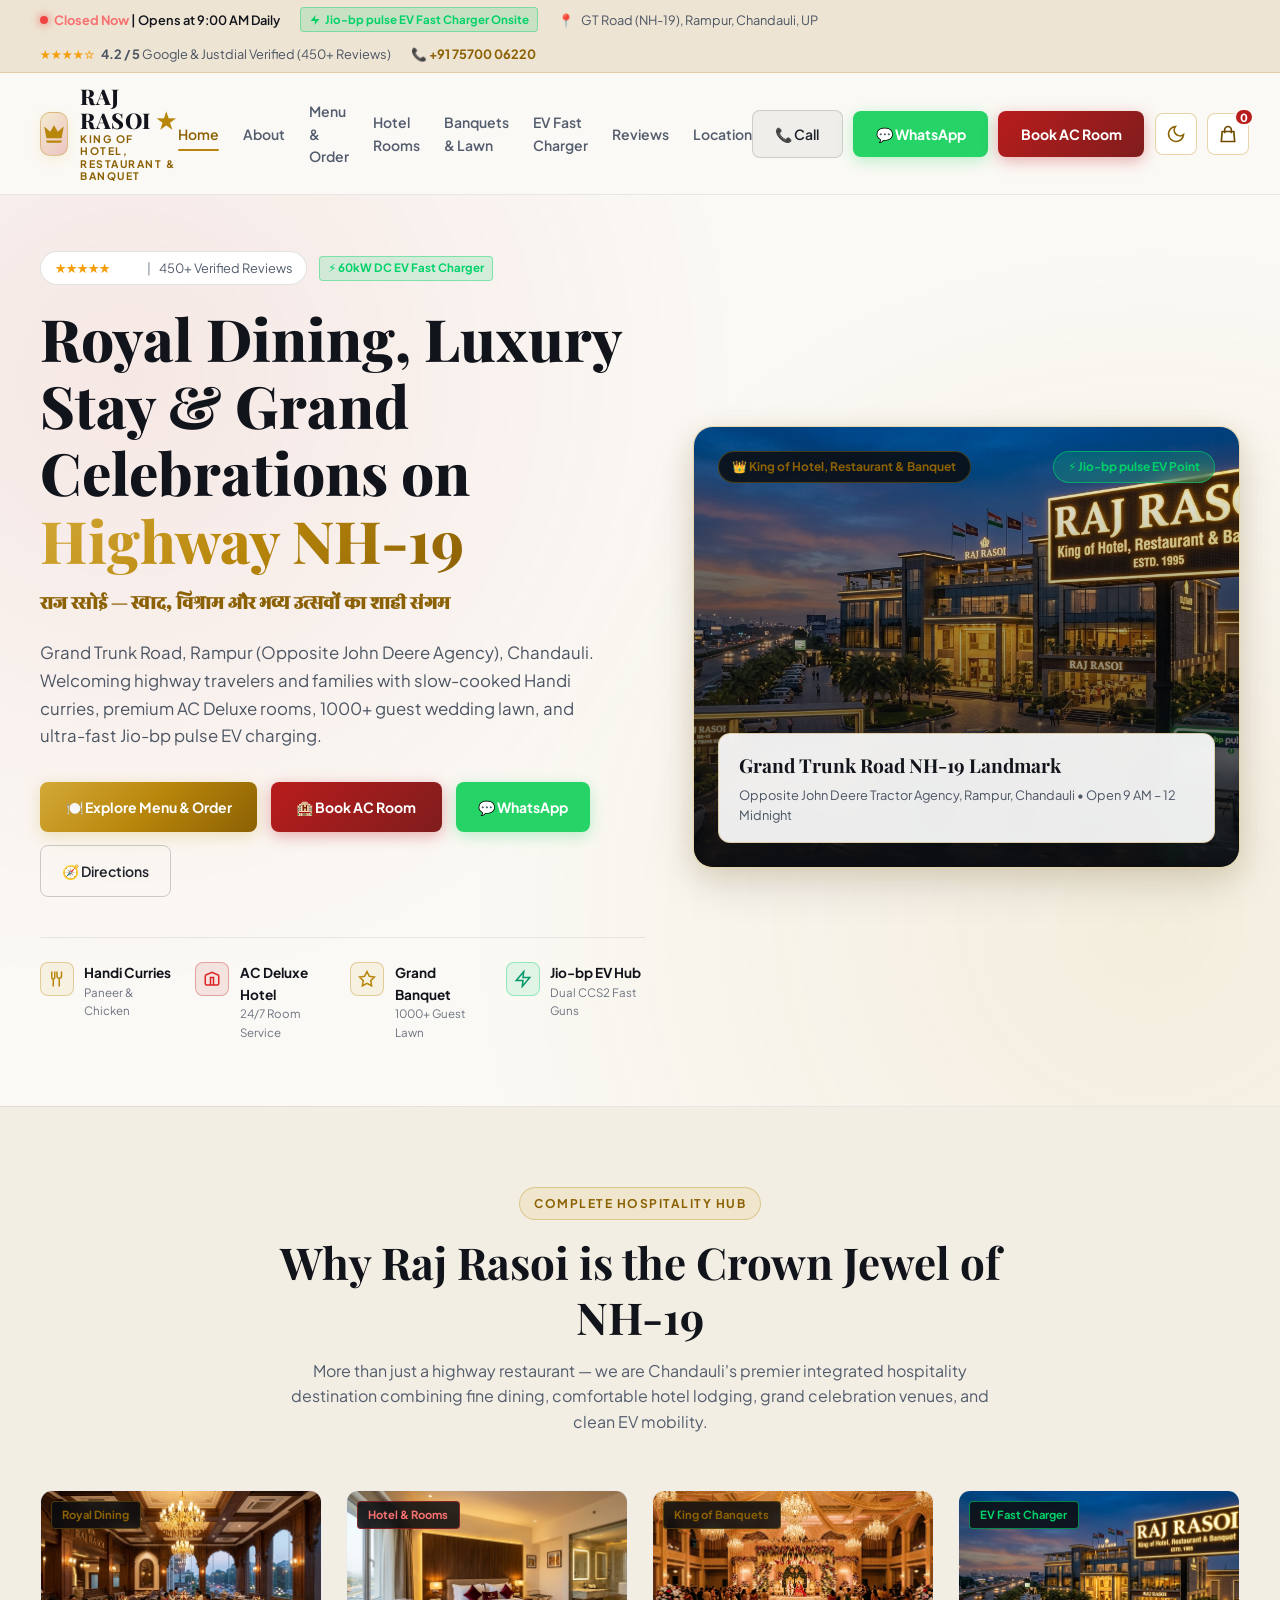
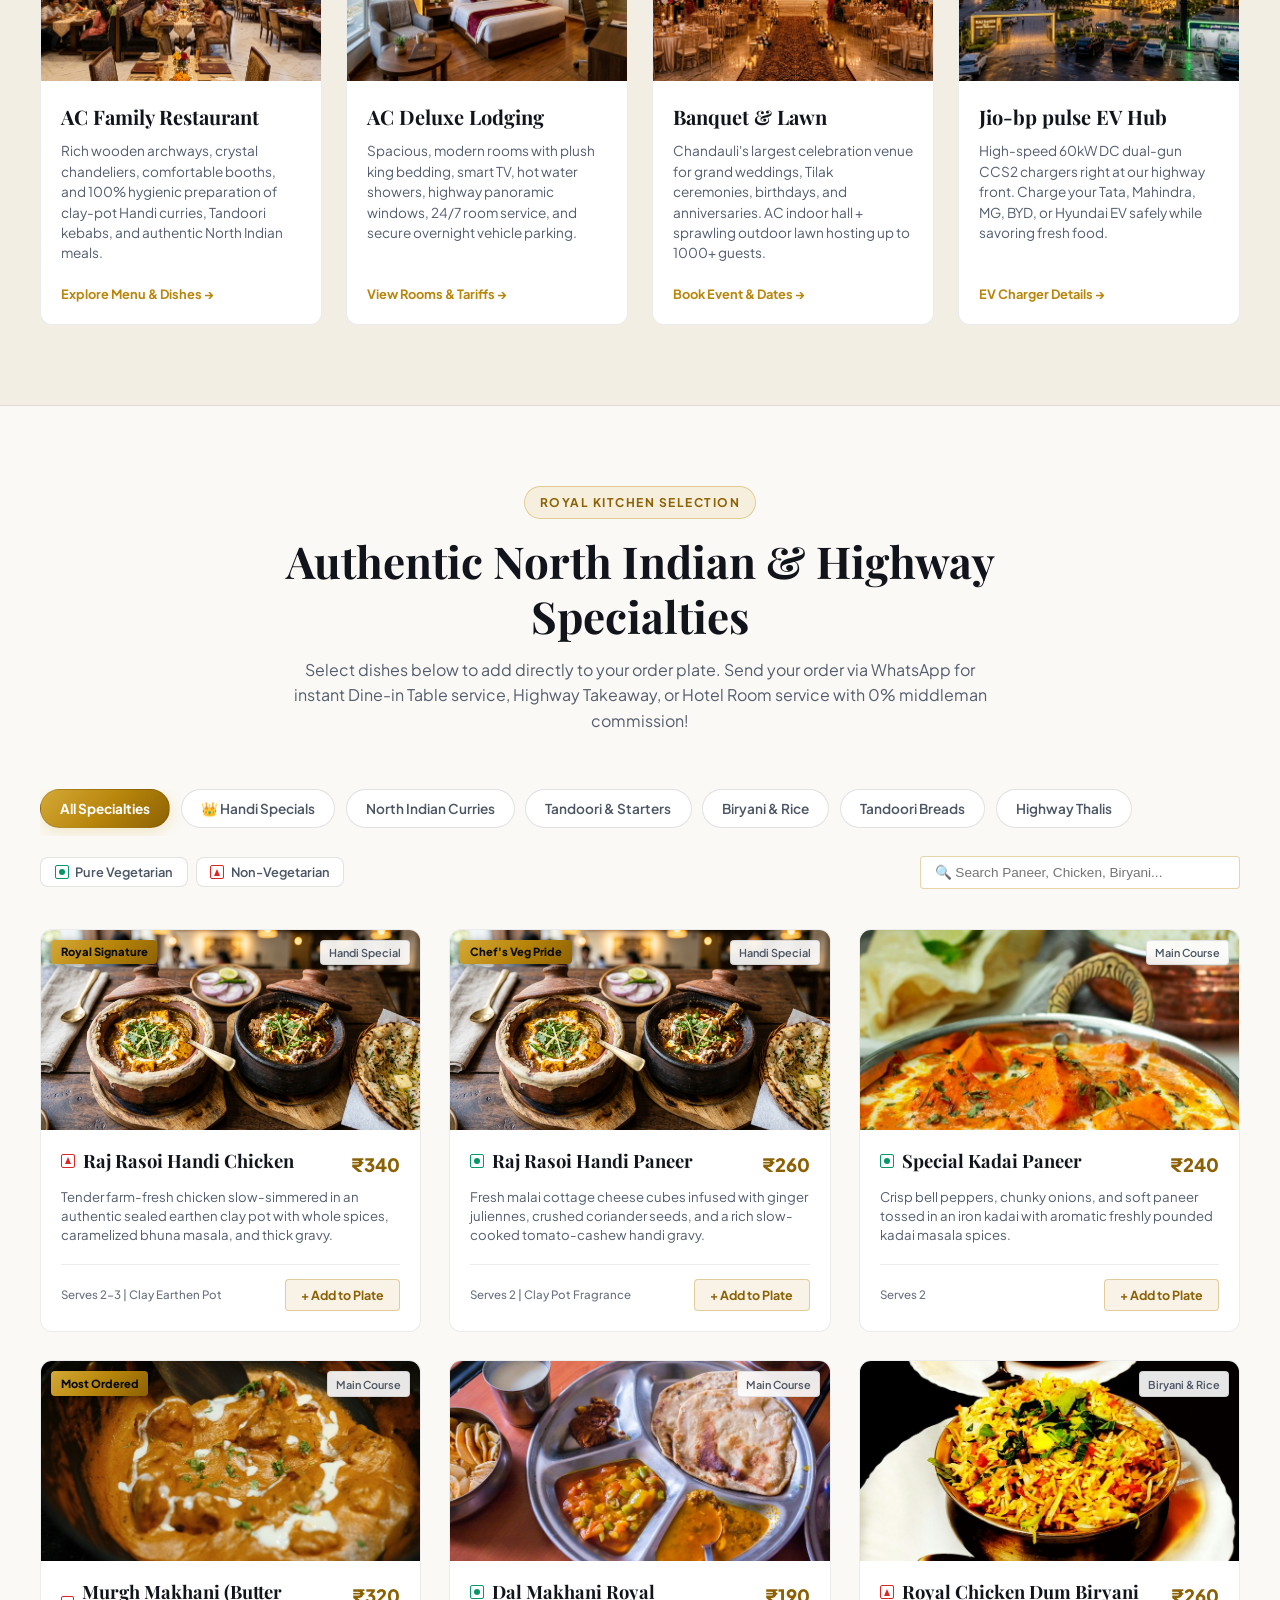
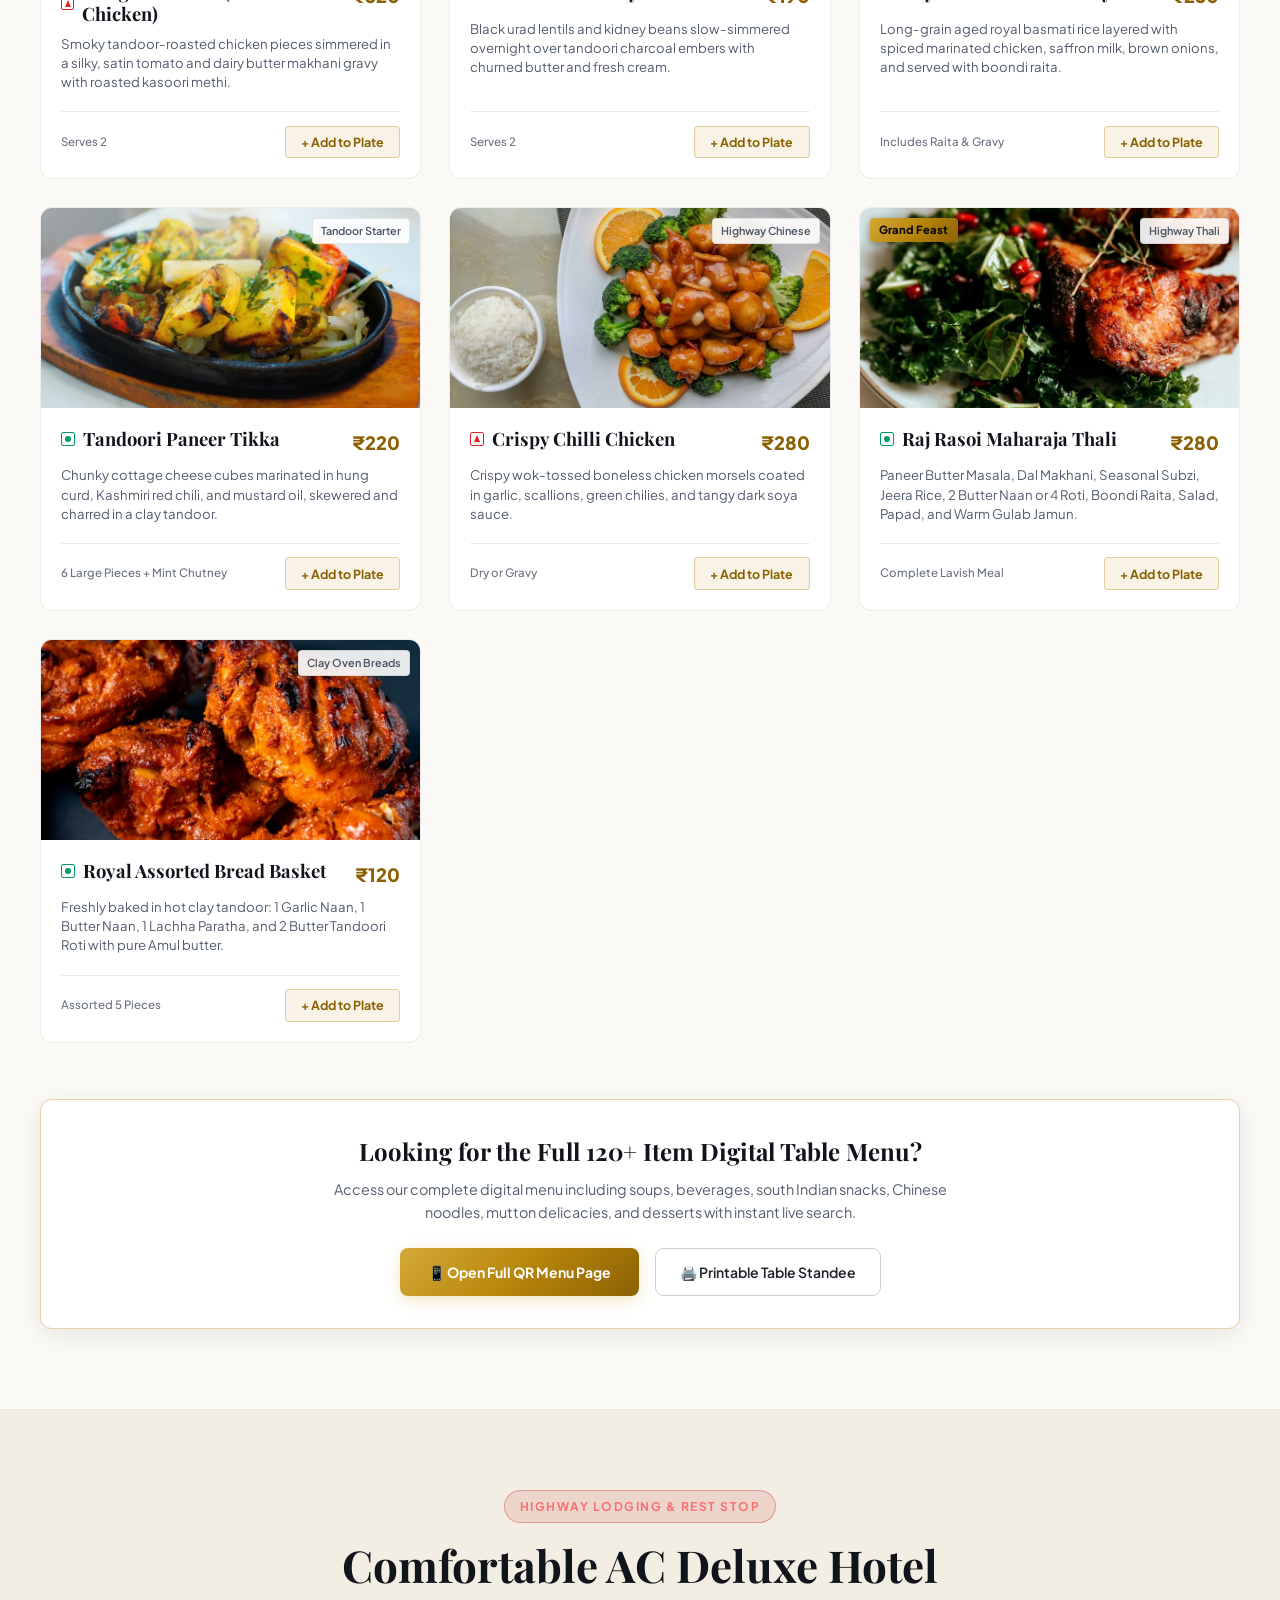
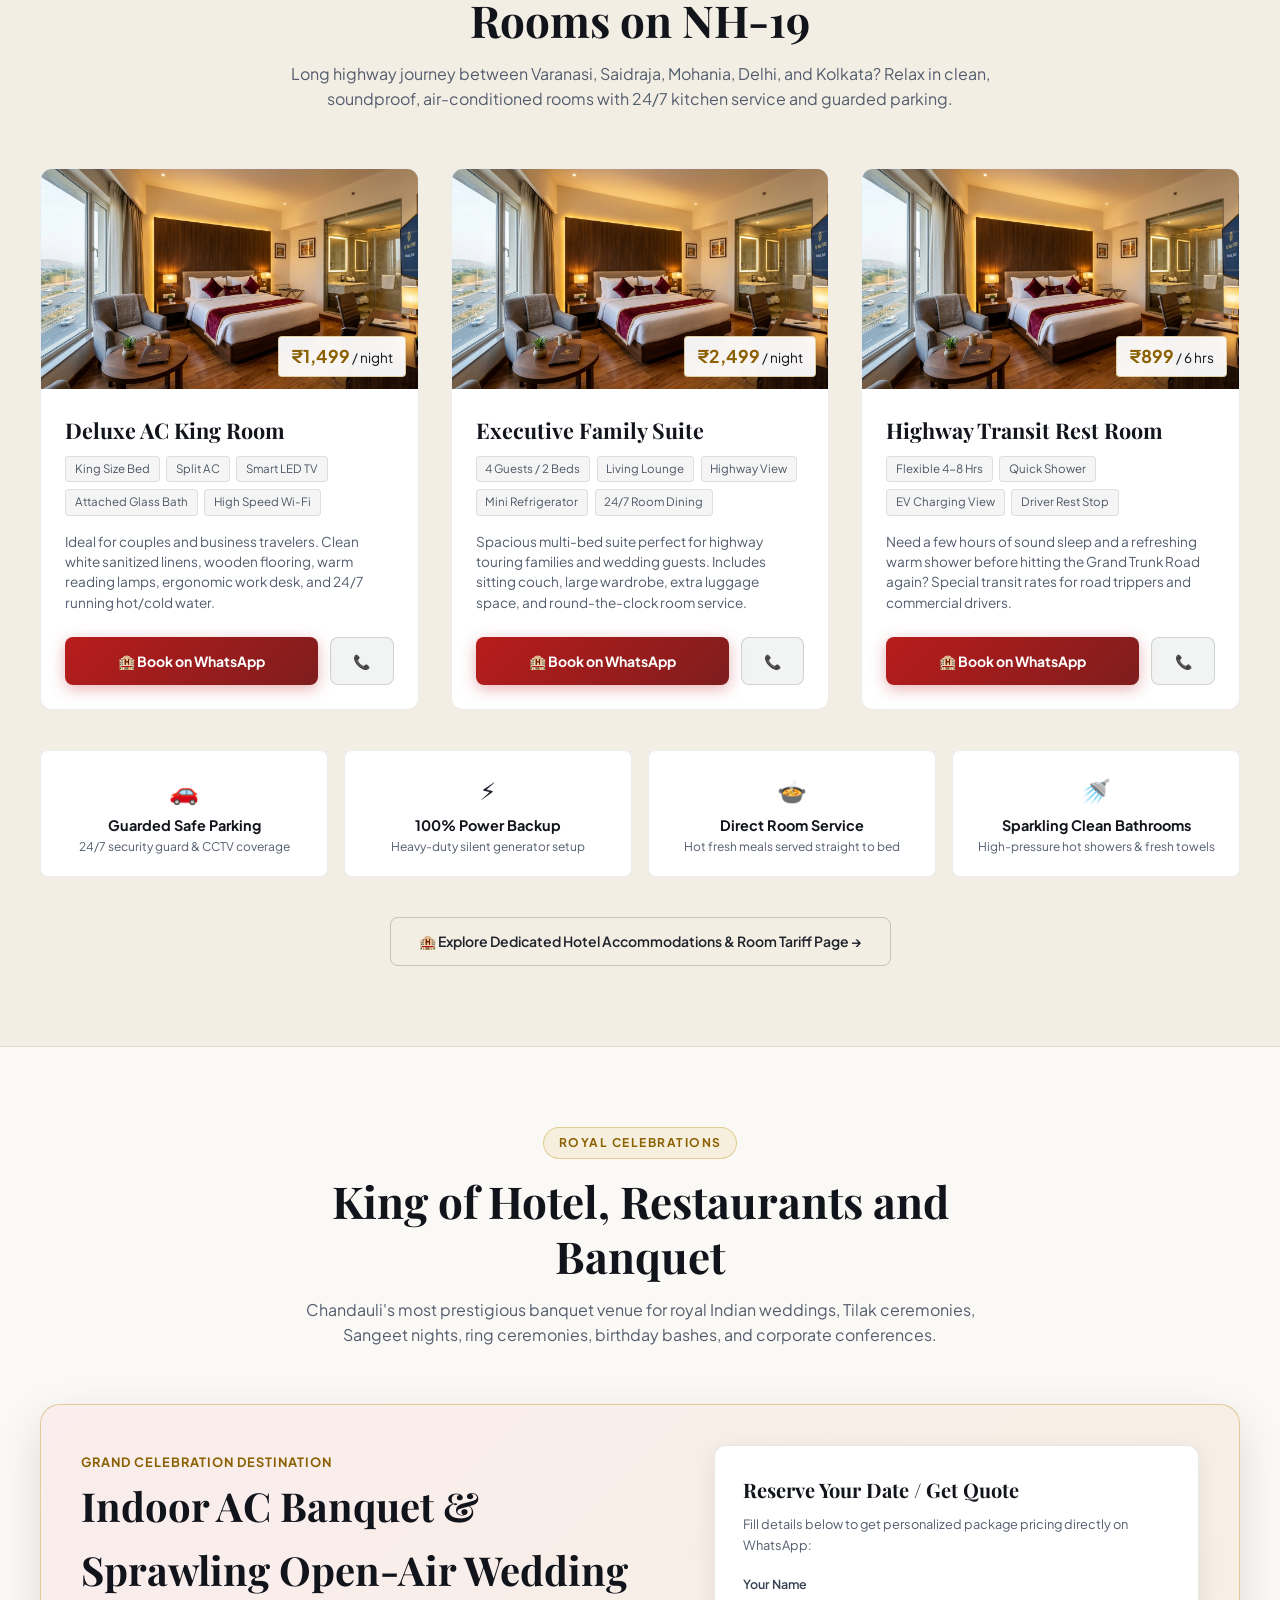
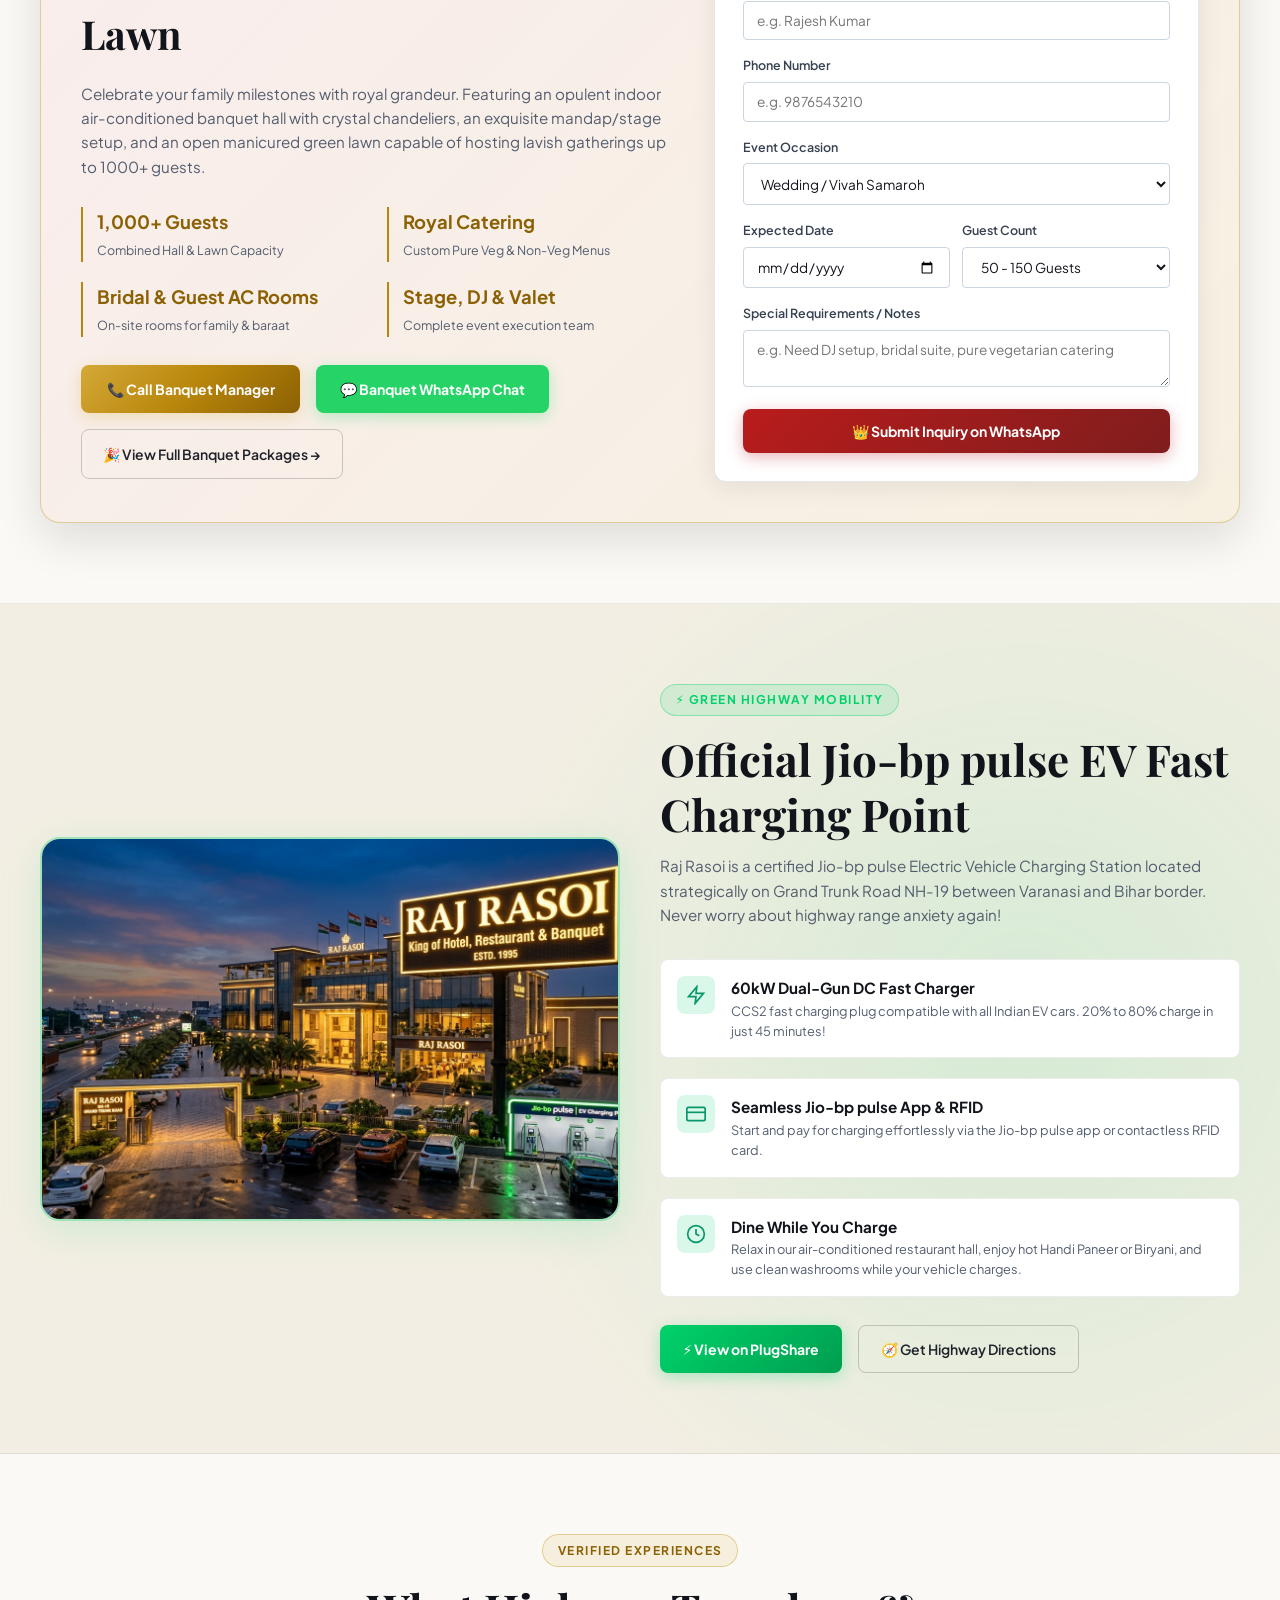
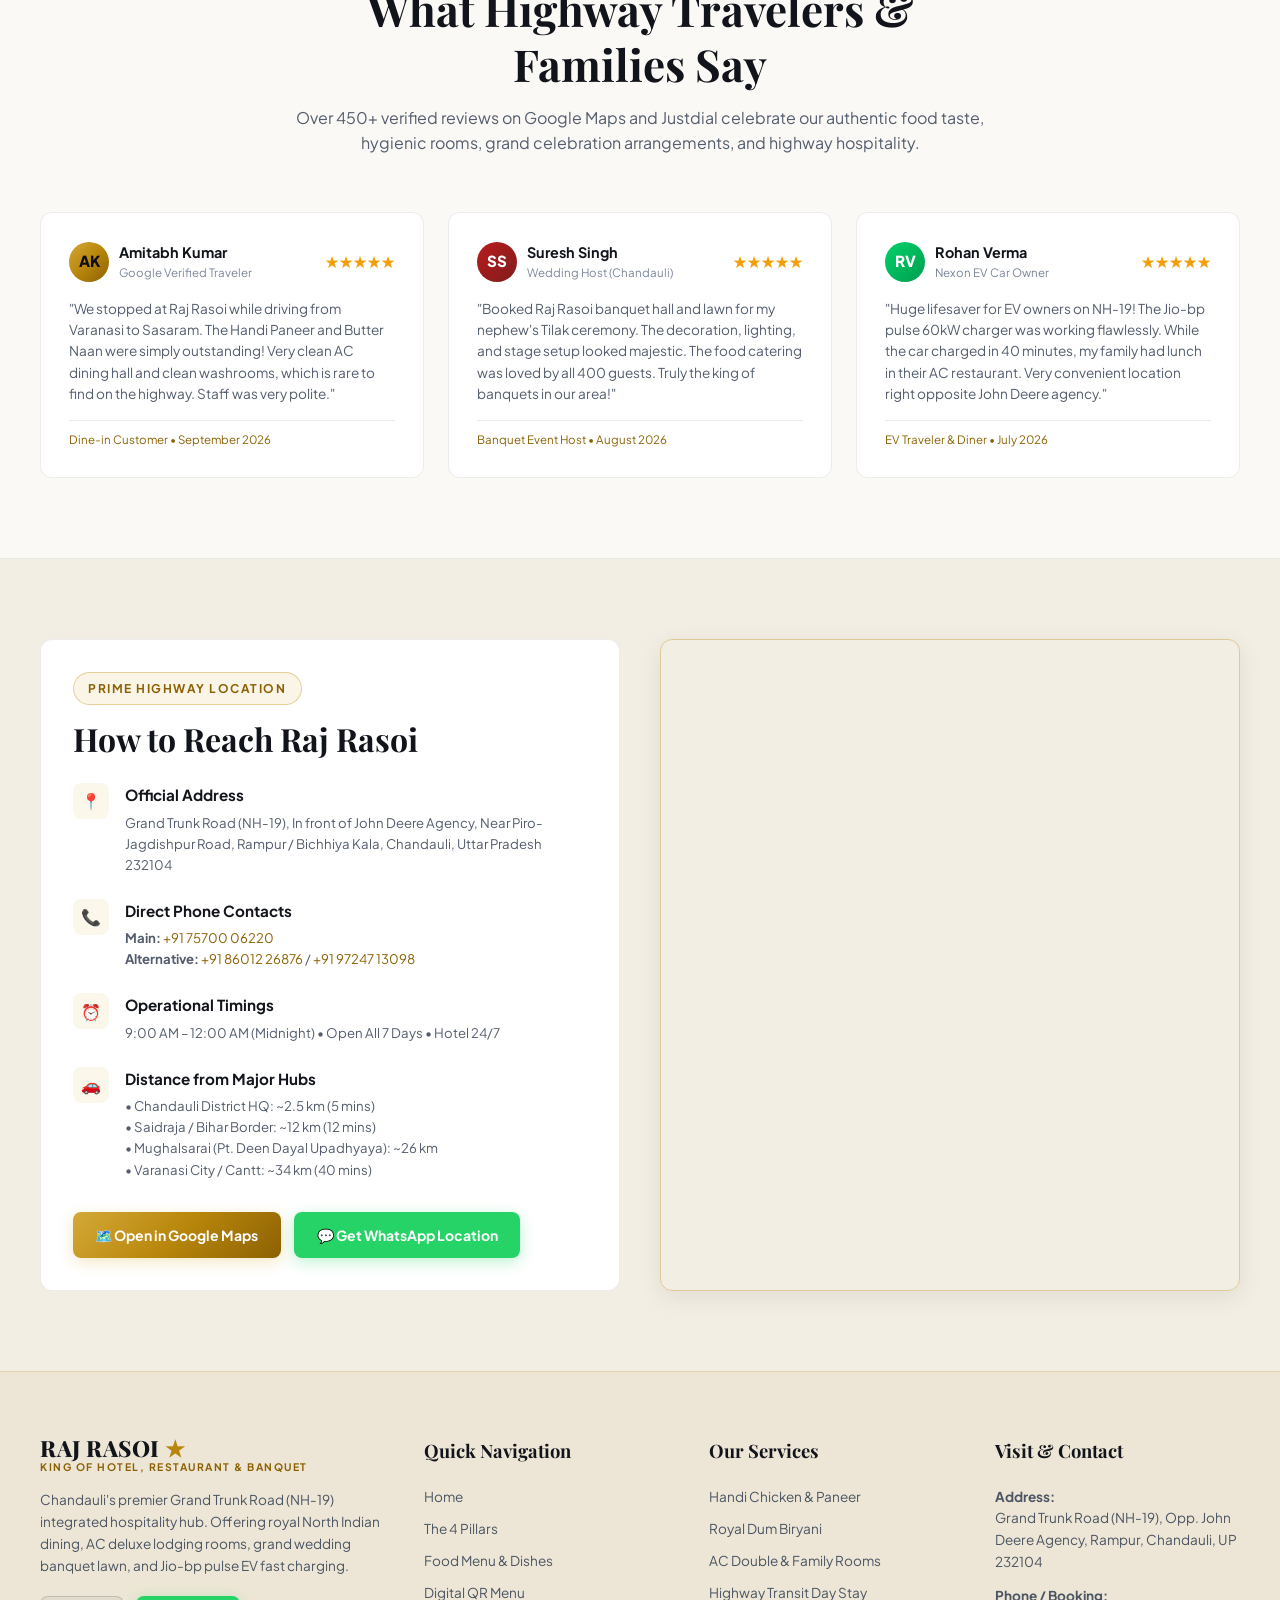
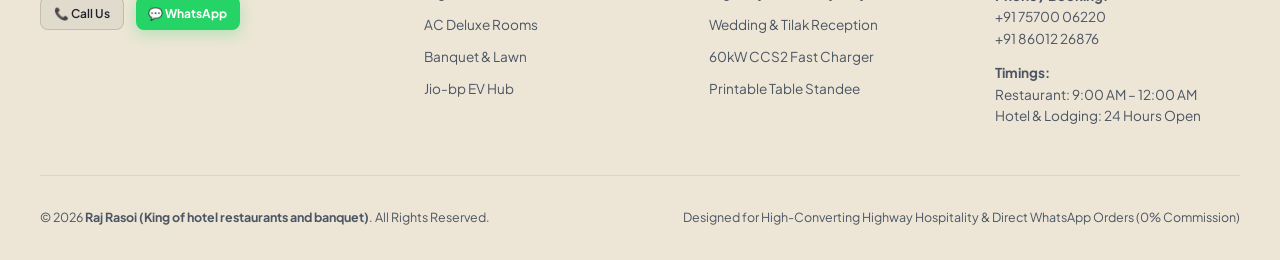
==== index.html @ 73fb49f7 "Initial commit: Raj Rasoi (King of Hotel, Restaurants & Banquet) official website with Day/Night the" ====
<!DOCTYPE html>
<html lang="en">
<head>
  <meta charset="UTF-8">
  <meta name="viewport" content="width=device-width, initial-scale=1.0">
  <title>Raj Rasoi (King of Hotel, Restaurants and Banquet) | NH-19 GT Road, Chandauli</title>
  <meta name="description" content="Official website of Raj Rasoi (King of Hotel, Restaurants and Banquet), Grand Trunk Road (NH-19), Rampur, Chandauli. Multi-cuisine North Indian dining, Handi specialties, AC Deluxe hotel rooms, Grand Banquet & Marriage lawn, and Jio-bp pulse EV fast charger.">
  <meta name="keywords" content="Raj Rasoi Chandauli, Raj Rasoi King of Hotel, Restaurant in Chandauli, Hotel in Chandauli, Banquet Hall Chandauli, Grand Trunk Road restaurant, NH-19 EV charging, Handi Paneer Chandauli, Handi Chicken NH-19">

  <!-- Open Graph -->
  <meta property="og:title" content="Raj Rasoi - King of Hotel, Restaurants and Banquet | Chandauli">
  <meta property="og:description" content="Royal North Indian Dining, AC Deluxe Rooms, Grand Banquet Lawn & Jio-bp EV Fast Charging Station on NH-19 Grand Trunk Road, Chandauli.">
  <meta property="og:image" content="assets/images/raj_rasoi_facade.jpg">
  <meta property="og:type" content="hotel.hotel">

  <!-- Schema.org Structured Data -->
  <script type="application/ld+json">
  {
    "@context": "https://schema.org",
    "@type": ["Restaurant", "Hotel"],
    "name": "Raj Rasoi (King of hotel restaurants and banquet)",
    "image": "assets/images/raj_rasoi_facade.jpg",
    "address": {
      "@type": "PostalAddress",
      "streetAddress": "Grand Trunk Road, In Front of John Deere Agency, Rampur, Bichhiya Kala",
      "addressLocality": "Chandauli",
      "addressRegion": "Uttar Pradesh",
      "postalCode": "232104",
      "addressCountry": "IN"
    },
    "geo": {
      "@type": "GeoCoordinates",
      "latitude": 25.2584902,
      "longitude": 83.2917767
    },
    "telephone": "+91 75700 06220",
    "priceRange": "₹₹",
    "servesCuisine": ["North Indian", "Mughlai", "Chinese", "Fast Food"],
    "openingHours": "Mo-Su 09:00-00:00"
  }
  </script>

  <!-- Google Fonts -->
  <link rel="preconnect" href="https://fonts.googleapis.com">
  <link rel="preconnect" href="https://fonts.gstatic.com" crossorigin>
  <link href="https://fonts.googleapis.com/css2?family=Playfair+Display:ital,wght@0,600;0,700;0,800;1,600&family=Plus+Jakarta+Sans:wght@400;500;600;700;800&family=Rozha+One&family=Mukta:wght@400;600;700&display=swap" rel="stylesheet">

  <!-- Stylesheet -->
  <link rel="stylesheet" href="assets/css/styles.css">

  <!-- Theme Initialization (Runs before render to prevent flash) -->
  <script>
    (function() {
      var saved = localStorage.getItem('raj_rasoi_theme');
      if (saved === 'light' || (!saved && window.matchMedia && window.matchMedia('(prefers-color-scheme: light)').matches)) {
        document.documentElement.setAttribute('data-theme', 'light');
      } else {
        document.documentElement.setAttribute('data-theme', 'dark');
      }
    })();
  </script>
</head>
<body>

  <!-- ==========================================================================
       TOP HIGHWAY NOTICE BAR
       ========================================================================== -->
  <div class="top-notice-bar">
    <div class="container notice-flex">
      <div class="notice-items">
        <div class="notice-item">
          <span class="live-indicator" id="liveStatusDot"></span>
          <span id="liveStatusText" style="font-weight:600; color:#fff;">Open Now | Kitchen & Rooms Open Till 12:00 AM</span>
        </div>
        <div class="notice-item">
          <span class="ev-badge-pill">
            <svg width="12" height="12" viewBox="0 0 24 24" fill="currentColor"><path d="M13 2L3 14h9l-1 8 10-12h-9l1-8z"/></svg>
            Jio-bp pulse EV Fast Charger Onsite
          </span>
        </div>
        <div class="notice-item">
          <span style="color:var(--gold-primary);">📍</span>
          <span>GT Road (NH-19), Rampur, Chandauli, UP</span>
        </div>
      </div>
      <div class="notice-items">
        <div class="notice-item">
          <span class="stars" style="font-size:0.75rem;">★★★★☆</span>
          <span><strong>4.2 / 5</strong> Google & Justdial Verified (450+ Reviews)</span>
        </div>
        <div class="notice-item">
          <a href="tel:07570006220" style="color:var(--gold-light); font-weight:700; display:flex; align-items:center; gap:4px;">
            📞 +91 75700 06220
          </a>
        </div>
      </div>
    </div>
  </div>

  <!-- ==========================================================================
       NAVIGATION HEADER
       ========================================================================== -->
  <header class="navbar" id="navbar">
    <div class="container nav-container">
      <!-- Brand Logo -->
      <a href="#home" class="brand-logo">
        <div class="crown-icon-wrap">
          <svg viewBox="0 0 24 24" fill="currentColor">
            <path d="M5 16L3 5l5.5 5L12 4l3.5 6L21 5l-2 11H5zm14 3c0 .6-.4 1-1 1H6c-.6 0-1-.4-1-1v-1h14v1z"/>
          </svg>
        </div>
        <div class="brand-text">
          <div class="brand-title">RAJ RASOI <span>★</span></div>
          <div class="brand-tagline">King of Hotel, Restaurant & Banquet</div>
        </div>
      </a>

      <!-- Desktop Navigation Links -->
      <nav class="nav-links">
        <a href="#home" class="nav-link active">Home</a>
        <a href="#about" class="nav-link">About</a>
        <a href="#menu" class="nav-link">Menu & Order</a>
        <a href="#hotel" class="nav-link">Hotel Rooms</a>
        <a href="#banquets" class="nav-link">Banquets & Lawn</a>
        <a href="#ev-charging" class="nav-link">EV Fast Charger</a>
        <a href="#reviews" class="nav-link">Reviews</a>
        <a href="#location" class="nav-link">Location</a>
      </nav>

      <!-- Nav Actions -->
      <div class="nav-actions">
        <a href="tel:07570006220" class="btn btn-call" title="Call Front Desk">
          📞 Call
        </a>
        <a href="https://wa.me/917570006220?text=Hello%20Raj%20Rasoi,%20I%20would%20like%20to%20inquire%20about%20dining%20and%20hotel%20services." target="_blank" class="btn btn-whatsapp" title="WhatsApp Chat">
          💬 WhatsApp
        </a>
        <a href="#hotel" class="btn btn-royal">
          Book AC Room
        </a>

        <!-- Day / Night Theme Toggle -->
        <button class="theme-toggle-btn" id="themeToggleBtn" title="Switch Theme (Day / Night)" aria-label="Toggle Day and Night Theme">
          <span class="theme-icon sun-icon">
            <svg width="20" height="20" viewBox="0 0 24 24" fill="none" stroke="currentColor" stroke-width="2">
              <circle cx="12" cy="12" r="5"/><line x1="12" y1="1" x2="12" y2="3"/><line x1="12" y1="21" x2="12" y2="23"/>
              <line x1="4.22" y1="4.22" x2="5.64" y2="5.64"/><line x1="18.36" y1="18.36" x2="19.78" y2="19.78"/>
              <line x1="1" y1="12" x2="3" y2="12"/><line x1="21" y1="12" x2="23" y2="12"/>
              <line x1="4.22" y1="19.78" x2="5.64" y2="18.36"/><line x1="18.36" y1="5.64" x2="19.78" y2="4.22"/>
            </svg>
          </span>
          <span class="theme-icon moon-icon">
            <svg width="20" height="20" viewBox="0 0 24 24" fill="none" stroke="currentColor" stroke-width="2">
              <path d="M21 12.79A9 9 0 1 1 11.21 3 7 7 0 0 0 21 12.79z"/>
            </svg>
          </span>
        </button>

        <!-- Order Plate Toggle -->
        <button class="cart-toggle-btn" id="cartToggleBtn" title="View Order Plate">
          <svg width="20" height="20" viewBox="0 0 24 24" fill="none" stroke="currentColor" stroke-width="2">
            <path d="M16 11V7a4 4 0 00-8 0v4M5 9h14l1 12H4L5 9z"/>
          </svg>
          <span class="cart-count-badge" id="cartCountBadge">0</span>
        </button>

        <!-- Mobile Nav Toggle -->
        <button class="mobile-nav-toggle" id="mobileNavToggle" aria-label="Open Navigation">
          <svg width="22" height="22" viewBox="0 0 24 24" fill="none" stroke="currentColor" stroke-width="2">
            <path d="M4 6h16M4 12h16M4 18h16"/>
          </svg>
        </button>
      </div>
    </div>
  </header>

  <!-- Mobile Drawer Menu -->
  <div class="mobile-nav-overlay" id="mobileNavOverlay"></div>
  <div class="mobile-nav-menu" id="mobileNavMenu">
    <div class="mobile-nav-header">
      <div class="brand-text">
        <div class="brand-title" style="font-size:1.2rem;">RAJ RASOI <span>★</span></div>
        <div class="brand-tagline">King of Hotel & Banquet</div>
      </div>
      <button id="mobileNavClose" style="color:#fff; font-size:1.5rem;">✕</button>
    </div>
    <div class="mobile-nav-links">
      <a href="#home" class="mobile-nav-link">👑 Home</a>
      <a href="#about" class="mobile-nav-link">🏛️ The 4 Pillars</a>
      <a href="#menu" class="mobile-nav-link">🍽️ Food Menu & Order</a>
      <a href="menu.html" class="mobile-nav-link" style="color:var(--gold-light);">📱 Digital QR Menu</a>
      <a href="#hotel" class="mobile-nav-link">🏨 AC Deluxe Rooms</a>
      <a href="#banquets" class="mobile-nav-link">🎉 Banquet Hall & Lawn</a>
      <a href="#ev-charging" class="mobile-nav-link">⚡ Jio-bp EV Charging</a>
      <a href="#reviews" class="mobile-nav-link">⭐ Guest Reviews</a>
      <a href="#location" class="mobile-nav-link">📍 Highway Map & Directions</a>
    </div>
    <div style="margin-top:auto; padding-top:1.5rem; display:flex; flex-direction:column; gap:0.75rem;">
      <a href="tel:07570006220" class="btn btn-primary" style="width:100%;">📞 Call +91 75700 06220</a>
      <a href="https://wa.me/917570006220" target="_blank" class="btn btn-whatsapp" style="width:100%;">💬 Direct WhatsApp</a>
    </div>
  </div>

  <!-- ==========================================================================
       HERO SECTION
       ========================================================================== -->
  <section class="hero" id="home">
    <div class="container">
      <div class="hero-grid">
        <!-- Left Content -->
        <div class="hero-content">
          <div class="hero-pill-row">
            <div class="hero-rating-box">
              <span class="stars">★★★★★</span>
              <strong style="color:#fff;">4.2</strong>
              <span style="color:var(--text-dim);">|</span>
              <span style="color:var(--text-muted);">450+ Verified Reviews</span>
            </div>
            <span class="ev-badge-pill">
              ⚡ 60kW DC EV Fast Charger
            </span>
          </div>

          <h1 class="hero-title">
            Royal Dining, Luxury Stay & Grand Celebrations on <span class="text-gradient-gold">Highway NH-19</span>
          </h1>

          <div class="hero-hindi-tag">
            राज रसोई — स्वाद, विश्राम और भव्य उत्सवों का शाही संगम
          </div>

          <p class="hero-desc">
            Grand Trunk Road, Rampur (Opposite John Deere Agency), Chandauli. Welcoming highway travelers and families with slow-cooked Handi curries, premium AC Deluxe rooms, 1000+ guest wedding lawn, and ultra-fast Jio-bp pulse EV charging.
          </p>

          <div class="hero-btn-group">
            <a href="#menu" class="btn btn-primary" style="padding:0.85rem 1.6rem;">
              🍽️ Explore Menu & Order
            </a>
            <a href="#hotel" class="btn btn-royal" style="padding:0.85rem 1.6rem;">
              🏨 Book AC Room
            </a>
            <a href="https://wa.me/917570006220?text=Hello%20Raj%20Rasoi,%20I%20am%20travelling%20on%20NH-19%20and%20want%20to%20order/inquire." target="_blank" class="btn btn-whatsapp" style="padding:0.85rem 1.4rem;">
              💬 WhatsApp
            </a>
            <a href="#location" class="btn btn-outline" style="padding:0.85rem 1.3rem;">
              🧭 Directions
            </a>
          </div>

          <!-- Quick Features Bar -->
          <div class="hero-quick-features">
            <div class="quick-feature-item">
              <div class="qf-icon">
                <svg width="18" height="18" viewBox="0 0 24 24" fill="none" stroke="currentColor" stroke-width="2"><path d="M18 2v6a3 3 0 0 1-3 3 3 3 0 0 1-3-3V2M15 11v11M5 2v8a2 2 0 0 0 2 2h0a2 2 0 0 0 2-2V2M7 12v10"/></svg>
              </div>
              <div class="qf-text">
                <h5>Handi Curries</h5>
                <p>Paneer & Chicken</p>
              </div>
            </div>
            <div class="quick-feature-item">
              <div class="qf-icon red">
                <svg width="18" height="18" viewBox="0 0 24 24" fill="none" stroke="currentColor" stroke-width="2"><path d="M3 7v11a2 2 0 0 0 2 2h14a2 2 0 0 0 2-2V7M21 7l-9-4-9 4M10 21V10h4v11"/></svg>
              </div>
              <div class="qf-text">
                <h5>AC Deluxe Hotel</h5>
                <p>24/7 Room Service</p>
              </div>
            </div>
            <div class="quick-feature-item">
              <div class="qf-icon">
                <svg width="18" height="18" viewBox="0 0 24 24" fill="none" stroke="currentColor" stroke-width="2"><path d="M12 2l3.09 6.26L22 9.27l-5 4.87 1.18 6.88L12 17.77l-6.18 3.25L7 14.14 2 9.27l6.91-1.01L12 2z"/></svg>
              </div>
              <div class="qf-text">
                <h5>Grand Banquet</h5>
                <p>1000+ Guest Lawn</p>
              </div>
            </div>
            <div class="quick-feature-item">
              <div class="qf-icon green">
                <svg width="18" height="18" viewBox="0 0 24 24" fill="none" stroke="currentColor" stroke-width="2"><path d="M13 2L3 14h9l-1 8 10-12h-9l1-8z"/></svg>
              </div>
              <div class="qf-text">
                <h5>Jio-bp EV Hub</h5>
                <p>Dual CCS2 Fast Guns</p>
              </div>
            </div>
          </div>
        </div>

        <!-- Right Visual Showcase -->
        <div class="hero-visual">
          <div class="hero-visual-card">
            <img src="assets/images/raj_rasoi_facade.jpg" alt="Raj Rasoi King of Hotel, Restaurants and Banquet NH-19 Chandauli" class="zoomable-img">
            <div class="hero-visual-overlay">
              <div class="visual-top-tags">
                <span class="visual-badge">👑 King of Hotel, Restaurant & Banquet</span>
                <span class="visual-badge-ev">
                  ⚡ Jio-bp pulse EV Point
                </span>
              </div>
              <div class="visual-bottom-info">
                <h4>Grand Trunk Road NH-19 Landmark</h4>
                <p>Opposite John Deere Tractor Agency, Rampur, Chandauli • Open 9 AM – 12 Midnight</p>
              </div>
            </div>
          </div>
        </div>
      </div>
    </div>
  </section>

  <!-- ==========================================================================
       THE 4 PILLARS (SERVICES OVERVIEW)
       ========================================================================== -->
  <section class="section pillars-section" id="about">
    <div class="container">
      <div class="section-title-wrap">
        <div class="badge-tag">Complete Hospitality Hub</div>
        <h2 class="section-title">Why Raj Rasoi is the Crown Jewel of NH-19</h2>
        <p class="section-subtitle">
          More than just a highway restaurant — we are Chandauli's premier integrated hospitality destination combining fine dining, comfortable hotel lodging, grand celebration venues, and clean EV mobility.
        </p>
      </div>

      <div class="pillars-grid">
        <!-- Pillar 1: Dining -->
        <div class="pillar-card">
          <div class="pillar-img-wrap">
            <img src="assets/images/raj_rasoi_dining.jpg" alt="Raj Rasoi AC Family Dining Restaurant" class="zoomable-img">
            <span class="pillar-badge">Royal Dining</span>
          </div>
          <div class="pillar-body">
            <h3 class="pillar-title">AC Family Restaurant</h3>
            <p class="pillar-desc">
              Rich wooden archways, crystal chandeliers, comfortable booths, and 100% hygienic preparation of clay-pot Handi curries, Tandoori kebabs, and authentic North Indian meals.
            </p>
            <a href="#menu" class="pillar-link">
              Explore Menu & Dishes →
            </a>
          </div>
        </div>

        <!-- Pillar 2: Hotel Rooms -->
        <div class="pillar-card">
          <div class="pillar-img-wrap">
            <img src="assets/images/raj_rasoi_hotel_room.jpg" alt="Raj Rasoi AC Deluxe Hotel Room" class="zoomable-img">
            <span class="pillar-badge" style="border-color:rgba(192,38,45,0.6); color:#f87171;">Hotel & Rooms</span>
          </div>
          <div class="pillar-body">
            <h3 class="pillar-title">AC Deluxe Lodging</h3>
            <p class="pillar-desc">
              Spacious, modern rooms with plush king bedding, smart TV, hot water showers, highway panoramic windows, 24/7 room service, and secure overnight vehicle parking.
            </p>
            <a href="#hotel" class="pillar-link">
              View Rooms & Tariffs →
            </a>
          </div>
        </div>

        <!-- Pillar 3: Banquet -->
        <div class="pillar-card">
          <div class="pillar-img-wrap">
            <img src="assets/images/raj_rasoi_banquet.jpg" alt="Raj Rasoi Grand Banquet Hall" class="zoomable-img">
            <span class="pillar-badge">King of Banquets</span>
          </div>
          <div class="pillar-body">
            <h3 class="pillar-title">Banquet & Lawn</h3>
            <p class="pillar-desc">
              Chandauli's largest celebration venue for grand weddings, Tilak ceremonies, birthdays, and anniversaries. AC indoor hall + sprawling outdoor lawn hosting up to 1000+ guests.
            </p>
            <a href="#banquets" class="pillar-link">
              Book Event & Dates →
            </a>
          </div>
        </div>

        <!-- Pillar 4: EV Charging -->
        <div class="pillar-card">
          <div class="pillar-img-wrap">
            <img src="assets/images/raj_rasoi_facade.jpg" alt="Jio-bp pulse EV Fast Charger Raj Rasoi" class="zoomable-img">
            <span class="pillar-badge" style="border-color:rgba(0,210,106,0.6); color:#00d26a;">EV Fast Charger</span>
          </div>
          <div class="pillar-body">
            <h3 class="pillar-title">Jio-bp pulse EV Hub</h3>
            <p class="pillar-desc">
              High-speed 60kW DC dual-gun CCS2 chargers right at our highway front. Charge your Tata, Mahindra, MG, BYD, or Hyundai EV safely while savoring fresh food.
            </p>
            <a href="#ev-charging" class="pillar-link">
              EV Charger Details →
            </a>
          </div>
        </div>
      </div>
    </div>
  </section>

  <!-- ==========================================================================
       MENU & ORDERING SECTION
       ========================================================================== -->
  <section class="section menu-section" id="menu">
    <div class="container">
      <div class="section-title-wrap">
        <div class="badge-tag">Royal Kitchen Selection</div>
        <h2 class="section-title">Authentic North Indian & Highway Specialties</h2>
        <p class="section-subtitle">
          Select dishes below to add directly to your order plate. Send your order via WhatsApp for instant Dine-in Table service, Highway Takeaway, or Hotel Room service with 0% middleman commission!
        </p>
      </div>

      <!-- Menu Controls -->
      <div class="menu-controls">
        <div class="category-tabs-scroll">
          <div class="category-tabs">
            <button class="cat-tab-btn active" data-category="all">All Specialties</button>
            <button class="cat-tab-btn" data-category="handi">👑 Handi Specials</button>
            <button class="cat-tab-btn" data-category="mains">North Indian Curries</button>
            <button class="cat-tab-btn" data-category="starters">Tandoori & Starters</button>
            <button class="cat-tab-btn" data-category="biryani">Biryani & Rice</button>
            <button class="cat-tab-btn" data-category="breads">Tandoori Breads</button>
            <button class="cat-tab-btn" data-category="thali">Highway Thalis</button>
          </div>
        </div>

        <div class="menu-filter-row">
          <div class="diet-filters">
            <button class="diet-btn" data-diet="veg">
              <span class="veg-icon"></span> Pure Vegetarian
            </button>
            <button class="diet-btn" data-diet="nonveg">
              <span class="nonveg-icon"></span> Non-Vegetarian
            </button>
          </div>

          <div style="position:relative; width:100%; max-width:320px;">
            <input type="text" id="menuSearchInput" placeholder="🔍 Search Paneer, Chicken, Biryani..." style="width:100%; background:var(--bg-card); border:1px solid var(--border-gold); padding:0.5rem 0.85rem; border-radius:var(--radius-xs); color:#fff; font-size:0.85rem;">
          </div>
        </div>
      </div>

      <!-- Menu Grid -->
      <div class="menu-grid" id="menuGrid">

        <!-- 1: Handi Chicken -->
        <div class="menu-card" data-category="handi" data-diet="nonveg" data-id="1">
          <div class="menu-card-img-wrap">
            <img src="assets/images/raj_rasoi_handi.jpg" alt="Raj Rasoi Signature Handi Chicken" class="zoomable-img">
            <span class="bestseller-badge">Royal Signature</span>
            <span class="category-badge-float">Handi Special</span>
          </div>
          <div class="menu-card-body">
            <div class="menu-card-header">
              <div class="item-name-group">
                <span class="nonveg-icon"></span>
                <h3 class="item-title">Raj Rasoi Handi Chicken</h3>
              </div>
              <span class="item-price">₹340</span>
            </div>
            <p class="item-desc">
              Tender farm-fresh chicken slow-simmered in an authentic sealed earthen clay pot with whole spices, caramelized bhuna masala, and thick gravy.
            </p>
            <div class="menu-card-footer">
              <span class="portion-text">Serves 2-3 | Clay Earthen Pot</span>
              <button class="add-cart-btn">+ Add to Plate</button>
            </div>
          </div>
        </div>

        <!-- 2: Handi Paneer -->
        <div class="menu-card" data-category="handi" data-diet="veg" data-id="2">
          <div class="menu-card-img-wrap">
            <img src="assets/images/raj_rasoi_handi.jpg" alt="Raj Rasoi Royal Handi Paneer" class="zoomable-img">
            <span class="bestseller-badge">Chef's Veg Pride</span>
            <span class="category-badge-float">Handi Special</span>
          </div>
          <div class="menu-card-body">
            <div class="menu-card-header">
              <div class="item-name-group">
                <span class="veg-icon"></span>
                <h3 class="item-title">Raj Rasoi Handi Paneer</h3>
              </div>
              <span class="item-price">₹260</span>
            </div>
            <p class="item-desc">
              Fresh malai cottage cheese cubes infused with ginger juliennes, crushed coriander seeds, and a rich slow-cooked tomato-cashew handi gravy.
            </p>
            <div class="menu-card-footer">
              <span class="portion-text">Serves 2 | Clay Pot Fragrance</span>
              <button class="add-cart-btn">+ Add to Plate</button>
            </div>
          </div>
        </div>

        <!-- 3: Special Kadai Paneer -->
        <div class="menu-card" data-category="mains" data-diet="veg" data-id="3">
          <div class="menu-card-img-wrap">
            <img src="assets/images/kadai_paneer.jpg" alt="Special Kadai Paneer" class="zoomable-img">
            <span class="category-badge-float">Main Course</span>
          </div>
          <div class="menu-card-body">
            <div class="menu-card-header">
              <div class="item-name-group">
                <span class="veg-icon"></span>
                <h3 class="item-title">Special Kadai Paneer</h3>
              </div>
              <span class="item-price">₹240</span>
            </div>
            <p class="item-desc">
              Crisp bell peppers, chunky onions, and soft paneer tossed in an iron kadai with aromatic freshly pounded kadai masala spices.
            </p>
            <div class="menu-card-footer">
              <span class="portion-text">Serves 2</span>
              <button class="add-cart-btn">+ Add to Plate</button>
            </div>
          </div>
        </div>

        <!-- 4: Butter Chicken -->
        <div class="menu-card" data-category="mains" data-diet="nonveg" data-id="4">
          <div class="menu-card-img-wrap">
            <img src="assets/images/butter_chicken.jpg" alt="Murgh Makhani Butter Chicken" class="zoomable-img">
            <span class="bestseller-badge">Most Ordered</span>
            <span class="category-badge-float">Main Course</span>
          </div>
          <div class="menu-card-body">
            <div class="menu-card-header">
              <div class="item-name-group">
                <span class="nonveg-icon"></span>
                <h3 class="item-title">Murgh Makhani (Butter Chicken)</h3>
              </div>
              <span class="item-price">₹320</span>
            </div>
            <p class="item-desc">
              Smoky tandoor-roasted chicken pieces simmered in a silky, satin tomato and dairy butter makhani gravy with roasted kasoori methi.
            </p>
            <div class="menu-card-footer">
              <span class="portion-text">Serves 2</span>
              <button class="add-cart-btn">+ Add to Plate</button>
            </div>
          </div>
        </div>

        <!-- 5: Dal Makhani Royal -->
        <div class="menu-card" data-category="mains" data-diet="veg" data-id="5">
          <div class="menu-card-img-wrap">
            <img src="assets/images/dal_makhani.jpg" alt="Dal Makhani Royal" class="zoomable-img">
            <span class="category-badge-float">Main Course</span>
          </div>
          <div class="menu-card-body">
            <div class="menu-card-header">
              <div class="item-name-group">
                <span class="veg-icon"></span>
                <h3 class="item-title">Dal Makhani Royal</h3>
              </div>
              <span class="item-price">₹190</span>
            </div>
            <p class="item-desc">
              Black urad lentils and kidney beans slow-simmered overnight over tandoori charcoal embers with churned butter and fresh cream.
            </p>
            <div class="menu-card-footer">
              <span class="portion-text">Serves 2</span>
              <button class="add-cart-btn">+ Add to Plate</button>
            </div>
          </div>
        </div>

        <!-- 6: Chicken Dum Biryani -->
        <div class="menu-card" data-category="biryani" data-diet="nonveg" data-id="6">
          <div class="menu-card-img-wrap">
            <img src="assets/images/biryani.jpg" alt="Royal Chicken Dum Biryani" class="zoomable-img">
            <span class="category-badge-float">Biryani & Rice</span>
          </div>
          <div class="menu-card-body">
            <div class="menu-card-header">
              <div class="item-name-group">
                <span class="nonveg-icon"></span>
                <h3 class="item-title">Royal Chicken Dum Biryani</h3>
              </div>
              <span class="item-price">₹260</span>
            </div>
            <p class="item-desc">
              Long-grain aged royal basmati rice layered with spiced marinated chicken, saffron milk, brown onions, and served with boondi raita.
            </p>
            <div class="menu-card-footer">
              <span class="portion-text">Includes Raita & Gravy</span>
              <button class="add-cart-btn">+ Add to Plate</button>
            </div>
          </div>
        </div>

        <!-- 7: Paneer Tikka -->
        <div class="menu-card" data-category="starters" data-diet="veg" data-id="7">
          <div class="menu-card-img-wrap">
            <img src="assets/images/paneer_tikka.jpg" alt="Tandoori Paneer Tikka" class="zoomable-img">
            <span class="category-badge-float">Tandoor Starter</span>
          </div>
          <div class="menu-card-body">
            <div class="menu-card-header">
              <div class="item-name-group">
                <span class="veg-icon"></span>
                <h3 class="item-title">Tandoori Paneer Tikka</h3>
              </div>
              <span class="item-price">₹220</span>
            </div>
            <p class="item-desc">
              Chunky cottage cheese cubes marinated in hung curd, Kashmiri red chili, and mustard oil, skewered and charred in a clay tandoor.
            </p>
            <div class="menu-card-footer">
              <span class="portion-text">6 Large Pieces + Mint Chutney</span>
              <button class="add-cart-btn">+ Add to Plate</button>
            </div>
          </div>
        </div>

        <!-- 8: Chilli Chicken -->
        <div class="menu-card" data-category="starters" data-diet="nonveg" data-id="8">
          <div class="menu-card-img-wrap">
            <img src="assets/images/chilli_chicken.jpg" alt="Crispy Chilli Chicken" class="zoomable-img">
            <span class="category-badge-float">Highway Chinese</span>
          </div>
          <div class="menu-card-body">
            <div class="menu-card-header">
              <div class="item-name-group">
                <span class="nonveg-icon"></span>
                <h3 class="item-title">Crispy Chilli Chicken</h3>
              </div>
              <span class="item-price">₹280</span>
            </div>
            <p class="item-desc">
              Crispy wok-tossed boneless chicken morsels coated in garlic, scallions, green chilies, and tangy dark soya sauce.
            </p>
            <div class="menu-card-footer">
              <span class="portion-text">Dry or Gravy</span>
              <button class="add-cart-btn">+ Add to Plate</button>
            </div>
          </div>
        </div>

        <!-- 9: Raj Rasoi Special Maharaja Thali -->
        <div class="menu-card" data-category="thali" data-diet="veg" data-id="9">
          <div class="menu-card-img-wrap">
            <img src="assets/images/thali.jpg" alt="Raj Rasoi Special Maharaja Thali" class="zoomable-img">
            <span class="bestseller-badge">Grand Feast</span>
            <span class="category-badge-float">Highway Thali</span>
          </div>
          <div class="menu-card-body">
            <div class="menu-card-header">
              <div class="item-name-group">
                <span class="veg-icon"></span>
                <h3 class="item-title">Raj Rasoi Maharaja Thali</h3>
              </div>
              <span class="item-price">₹280</span>
            </div>
            <p class="item-desc">
              Paneer Butter Masala, Dal Makhani, Seasonal Subzi, Jeera Rice, 2 Butter Naan or 4 Roti, Boondi Raita, Salad, Papad, and Warm Gulab Jamun.
            </p>
            <div class="menu-card-footer">
              <span class="portion-text">Complete Lavish Meal</span>
              <button class="add-cart-btn">+ Add to Plate</button>
            </div>
          </div>
        </div>

        <!-- 10: Tandoori Breads Basket -->
        <div class="menu-card" data-category="breads" data-diet="veg" data-id="10">
          <div class="menu-card-img-wrap">
            <img src="assets/images/tandoori_roti.jpg" alt="Tandoori Roti & Butter Naan Basket" class="zoomable-img">
            <span class="category-badge-float">Clay Oven Breads</span>
          </div>
          <div class="menu-card-body">
            <div class="menu-card-header">
              <div class="item-name-group">
                <span class="veg-icon"></span>
                <h3 class="item-title">Royal Assorted Bread Basket</h3>
              </div>
              <span class="item-price">₹120</span>
            </div>
            <p class="item-desc">
              Freshly baked in hot clay tandoor: 1 Garlic Naan, 1 Butter Naan, 1 Lachha Paratha, and 2 Butter Tandoori Roti with pure Amul butter.
            </p>
            <div class="menu-card-footer">
              <span class="portion-text">Assorted 5 Pieces</span>
              <button class="add-cart-btn">+ Add to Plate</button>
            </div>
          </div>
        </div>

      </div>

      <!-- Digital Menu Banner CTA -->
      <div style="margin-top:3.5rem; background:var(--bg-card); border:1px solid var(--border-gold); border-radius:var(--radius-md); padding:2rem; text-align:center; box-shadow:var(--shadow-md);">
        <h3 style="font-family:var(--font-display); font-size:1.5rem; color:#fff; margin-bottom:0.5rem;">Looking for the Full 120+ Item Digital Table Menu?</h3>
        <p style="color:var(--text-muted); font-size:0.9rem; max-width:640px; margin:0 auto 1.5rem;">
          Access our complete digital menu including soups, beverages, south Indian snacks, Chinese noodles, mutton delicacies, and desserts with instant live search.
        </p>
        <div style="display:flex; justify-content:center; gap:1rem; flex-wrap:wrap;">
          <a href="menu.html" class="btn btn-primary" style="padding:0.75rem 1.75rem;">
            📱 Open Full QR Menu Page
          </a>
          <a href="qr-standee.html" class="btn btn-outline" style="padding:0.75rem 1.5rem;">
            🖨️ Printable Table Standee
          </a>
        </div>
      </div>
    </div>
  </section>

  <!-- ==========================================================================
       HOTEL ROOMS & AC DELUXE LODGING
       ========================================================================== -->
  <section class="section hotel-section" id="hotel">
    <div class="container">
      <div class="section-title-wrap">
        <div class="badge-tag badge-tag-hotel">Highway Lodging & Rest Stop</div>
        <h2 class="section-title">Comfortable AC Deluxe Hotel Rooms on NH-19</h2>
        <p class="section-subtitle">
          Long highway journey between Varanasi, Saidraja, Mohania, Delhi, and Kolkata? Relax in clean, soundproof, air-conditioned rooms with 24/7 kitchen service and guarded parking.
        </p>
      </div>

      <div class="hotel-showcase-grid">

        <!-- Room 1: Deluxe AC Double -->
        <div class="room-card">
          <div class="room-img-wrap">
            <img src="assets/images/raj_rasoi_hotel_room.jpg" alt="Deluxe AC Double Room Raj Rasoi" class="zoomable-img">
            <div class="room-price-badge">
              <strong>₹1,499</strong> / night
            </div>
          </div>
          <div class="room-body">
            <h3 class="room-title">Deluxe AC King Room</h3>
            <div class="room-amenities-tags">
              <span class="amenity-tag">King Size Bed</span>
              <span class="amenity-tag">Split AC</span>
              <span class="amenity-tag">Smart LED TV</span>
              <span class="amenity-tag">Attached Glass Bath</span>
              <span class="amenity-tag">High Speed Wi-Fi</span>
            </div>
            <p class="room-desc">
              Ideal for couples and business travelers. Clean white sanitized linens, wooden flooring, warm reading lamps, ergonomic work desk, and 24/7 running hot/cold water.
            </p>
            <div class="room-footer-actions">
              <button class="btn btn-royal" style="width:100%;" onclick="bookRoomWhatsApp('Deluxe AC King Room', '₹1,499')">
                🏨 Book on WhatsApp
              </button>
              <a href="tel:07570006220" class="btn btn-call" title="Call Front Desk">
                📞
              </a>
            </div>
          </div>
        </div>

        <!-- Room 2: Executive Family Suite -->
        <div class="room-card">
          <div class="room-img-wrap">
            <img src="assets/images/raj_rasoi_hotel_room.jpg" alt="Executive Family Suite Raj Rasoi" class="zoomable-img">
            <div class="room-price-badge">
              <strong>₹2,499</strong> / night
            </div>
          </div>
          <div class="room-body">
            <h3 class="room-title">Executive Family Suite</h3>
            <div class="room-amenities-tags">
              <span class="amenity-tag">4 Guests / 2 Beds</span>
              <span class="amenity-tag">Living Lounge</span>
              <span class="amenity-tag">Highway View</span>
              <span class="amenity-tag">Mini Refrigerator</span>
              <span class="amenity-tag">24/7 Room Dining</span>
            </div>
            <p class="room-desc">
              Spacious multi-bed suite perfect for highway touring families and wedding guests. Includes sitting couch, large wardrobe, extra luggage space, and round-the-clock room service.
            </p>
            <div class="room-footer-actions">
              <button class="btn btn-royal" style="width:100%;" onclick="bookRoomWhatsApp('Executive Family Suite', '₹2,499')">
                🏨 Book on WhatsApp
              </button>
              <a href="tel:07570006220" class="btn btn-call" title="Call Front Desk">
                📞
              </a>
            </div>
          </div>
        </div>

        <!-- Room 3: Highway Transit / Day Stay -->
        <div class="room-card">
          <div class="room-img-wrap">
            <img src="assets/images/raj_rasoi_hotel_room.jpg" alt="Highway Transit Rest Room Raj Rasoi" class="zoomable-img">
            <div class="room-price-badge">
              <strong>₹899</strong> / 6 hrs
            </div>
          </div>
          <div class="room-body">
            <h3 class="room-title">Highway Transit Rest Room</h3>
            <div class="room-amenities-tags">
              <span class="amenity-tag">Flexible 4-8 Hrs</span>
              <span class="amenity-tag">Quick Shower</span>
              <span class="amenity-tag">EV Charging View</span>
              <span class="amenity-tag">Driver Rest Stop</span>
            </div>
            <p class="room-desc">
              Need a few hours of sound sleep and a refreshing warm shower before hitting the Grand Trunk Road again? Special transit rates for road trippers and commercial drivers.
            </p>
            <div class="room-footer-actions">
              <button class="btn btn-royal" style="width:100%;" onclick="bookRoomWhatsApp('Highway Transit Rest Room', '₹899')">
                🏨 Book on WhatsApp
              </button>
              <a href="tel:07570006220" class="btn btn-call" title="Call Front Desk">
                📞
              </a>
            </div>
          </div>
        </div>

      </div>

      <!-- Hotel Facilities Highlights -->
      <div style="margin-top:2.5rem; display:grid; grid-template-columns:repeat(auto-fit, minmax(220px, 1fr)); gap:1rem; text-align:center;">
        <div style="background:var(--bg-card); padding:1.25rem; border-radius:var(--radius-sm); border:1px solid var(--border-light);">
          <div style="font-size:1.5rem; margin-bottom:0.25rem;">🚗</div>
          <h5 style="color:#fff; font-size:0.9rem;">Guarded Safe Parking</h5>
          <p style="font-size:0.75rem; color:var(--text-muted);">24/7 security guard & CCTV coverage</p>
        </div>
        <div style="background:var(--bg-card); padding:1.25rem; border-radius:var(--radius-sm); border:1px solid var(--border-light);">
          <div style="font-size:1.5rem; margin-bottom:0.25rem;">⚡</div>
          <h5 style="color:#fff; font-size:0.9rem;">100% Power Backup</h5>
          <p style="font-size:0.75rem; color:var(--text-muted);">Heavy-duty silent generator setup</p>
        </div>
        <div style="background:var(--bg-card); padding:1.25rem; border-radius:var(--radius-sm); border:1px solid var(--border-light);">
          <div style="font-size:1.5rem; margin-bottom:0.25rem;">🍲</div>
          <h5 style="color:#fff; font-size:0.9rem;">Direct Room Service</h5>
          <p style="font-size:0.75rem; color:var(--text-muted);">Hot fresh meals served straight to bed</p>
        </div>
        <div style="background:var(--bg-card); padding:1.25rem; border-radius:var(--radius-sm); border:1px solid var(--border-light);">
          <div style="font-size:1.5rem; margin-bottom:0.25rem;">🚿</div>
          <h5 style="color:#fff; font-size:0.9rem;">Sparkling Clean Bathrooms</h5>
          <p style="font-size:0.75rem; color:var(--text-muted);">High-pressure hot showers & fresh towels</p>
        </div>
      </div>

      <div style="text-align:center; margin-top:2.5rem;">
        <a href="rooms.html" class="btn btn-outline" style="padding:0.75rem 1.75rem;">
          🏨 Explore Dedicated Hotel Accommodations & Room Tariff Page →
        </a>
      </div>
    </div>
  </section>

  <!-- ==========================================================================
       BANQUET & PARTY LAWN
       ========================================================================== -->
  <section class="section banquet-section" id="banquets">
    <div class="container">
      <div class="section-title-wrap">
        <div class="badge-tag">Royal Celebrations</div>
        <h2 class="section-title">King of Hotel, Restaurants and Banquet</h2>
        <p class="section-subtitle">
          Chandauli's most prestigious banquet venue for royal Indian weddings, Tilak ceremonies, Sangeet nights, ring ceremonies, birthday bashes, and corporate conferences.
        </p>
      </div>

      <div class="banquet-banner">
        <!-- Content -->
        <div class="banquet-content">
          <span style="color:var(--gold-light); font-weight:700; text-transform:uppercase; letter-spacing:1px; font-size:0.8rem;">
            Grand Celebration Destination
          </span>
          <h3>Indoor AC Banquet & Sprawling Open-Air Wedding Lawn</h3>
          <p style="color:var(--text-muted); font-size:0.95rem; line-height:1.6;">
            Celebrate your family milestones with royal grandeur. Featuring an opulent indoor air-conditioned banquet hall with crystal chandeliers, an exquisite mandap/stage setup, and an open manicured green lawn capable of hosting lavish gatherings up to 1000+ guests.
          </p>

          <div class="banquet-specs">
            <div class="spec-item">
              <strong>1,000+ Guests</strong>
              <span>Combined Hall & Lawn Capacity</span>
            </div>
            <div class="spec-item">
              <strong>Royal Catering</strong>
              <span>Custom Pure Veg & Non-Veg Menus</span>
            </div>
            <div class="spec-item">
              <strong>Bridal & Guest AC Rooms</strong>
              <span>On-site rooms for family & baraat</span>
            </div>
            <div class="spec-item">
              <strong>Stage, DJ & Valet</strong>
              <span>Complete event execution team</span>
            </div>
          </div>

          <div style="display:flex; gap:1rem; flex-wrap:wrap; margin-top:1.5rem;">
            <a href="tel:07570006220" class="btn btn-primary" style="padding:0.8rem 1.6rem;">
              📞 Call Banquet Manager
            </a>
            <a href="https://wa.me/917570006220?text=Hello%20Raj%20Rasoi,%20I%20am%20looking%20for%20Banquet%20Hall%20booking%20for%20my%20event." target="_blank" class="btn btn-whatsapp" style="padding:0.8rem 1.5rem;">
              💬 Banquet WhatsApp Chat
            </a>
            <a href="banquets.html" class="btn btn-outline" style="padding:0.8rem 1.3rem;">
              🎉 View Full Banquet Packages →
            </a>
          </div>
        </div>

        <!-- Banquet Lead Form -->
        <div class="banquet-form-card">
          <h4>Reserve Your Date / Get Quote</h4>
          <p style="color:var(--text-muted); font-size:0.8rem; margin-bottom:1.25rem;">
            Fill details below to get personalized package pricing directly on WhatsApp:
          </p>

          <form id="banquetInquiryForm">
            <div class="form-group">
              <label class="form-label">Your Name</label>
              <input type="text" id="banquetName" class="form-input" placeholder="e.g. Rajesh Kumar" required>
            </div>

            <div class="form-group">
              <label class="form-label">Phone Number</label>
              <input type="tel" id="banquetPhone" class="form-input" placeholder="e.g. 9876543210" required>
            </div>

            <div class="form-group">
              <label class="form-label">Event Occasion</label>
              <select id="banquetEventType" class="form-select">
                <option value="Wedding / Vivah Samaroh">Wedding / Vivah Samaroh</option>
                <option value="Tilak / Sagai / Ring Ceremony">Tilak / Sagai / Ring Ceremony</option>
                <option value="Birthday Celebration">Birthday Celebration</option>
                <option value="Anniversary Party">Anniversary Party</option>
                <option value="Corporate Seminar / Meet">Corporate Seminar / Meet</option>
              </select>
            </div>

            <div style="display:grid; grid-template-columns:1fr 1fr; gap:0.75rem;">
              <div class="form-group">
                <label class="form-label">Expected Date</label>
                <input type="date" id="banquetDate" class="form-input">
              </div>
              <div class="form-group">
                <label class="form-label">Guest Count</label>
                <select id="banquetGuests" class="form-select">
                  <option value="50 - 150 Guests">50 - 150 Guests</option>
                  <option value="150 - 300 Guests">150 - 300 Guests</option>
                  <option value="300 - 600 Guests">300 - 600 Guests</option>
                  <option value="600 - 1000+ Guests">600 - 1000+ Guests</option>
                </select>
              </div>
            </div>

            <div class="form-group">
              <label class="form-label">Special Requirements / Notes</label>
              <textarea id="banquetNotes" class="form-textarea" rows="2" placeholder="e.g. Need DJ setup, bridal suite, pure vegetarian catering"></textarea>
            </div>

            <button type="submit" class="btn btn-royal" style="width:100%; padding:0.8rem;">
              👑 Submit Inquiry on WhatsApp
            </button>
          </form>
        </div>
      </div>
    </div>
  </section>

  <!-- ==========================================================================
       JIO-BP EV FAST CHARGING POINT SECTION
       ========================================================================== -->
  <section class="section ev-section" id="ev-charging">
    <div class="container">
      <div class="ev-grid">
        <!-- Visual -->
        <div class="ev-visual-wrap">
          <img src="assets/images/raj_rasoi_facade.jpg" alt="Jio-bp pulse EV Fast Charging Station at Raj Rasoi Chandauli" class="zoomable-img">
        </div>

        <!-- Info -->
        <div class="ev-info-content">
          <div class="badge-tag badge-tag-ev">⚡ Green Highway Mobility</div>
          <h2 class="section-title">Official Jio-bp pulse EV Fast Charging Point</h2>
          <p style="color:var(--text-muted); font-size:0.95rem; line-height:1.6;">
            Raj Rasoi is a certified Jio-bp pulse Electric Vehicle Charging Station located strategically on Grand Trunk Road NH-19 between Varanasi and Bihar border. Never worry about highway range anxiety again!
          </p>

          <div class="ev-card-features">
            <div class="ev-feat-row">
              <div class="ev-feat-icon">
                <svg width="20" height="20" viewBox="0 0 24 24" fill="none" stroke="currentColor" stroke-width="2"><path d="M13 2L3 14h9l-1 8 10-12h-9l1-8z"/></svg>
              </div>
              <div class="ev-feat-info">
                <h5>60kW Dual-Gun DC Fast Charger</h5>
                <p>CCS2 fast charging plug compatible with all Indian EV cars. 20% to 80% charge in just 45 minutes!</p>
              </div>
            </div>

            <div class="ev-feat-row">
              <div class="ev-feat-icon">
                <svg width="20" height="20" viewBox="0 0 24 24" fill="none" stroke="currentColor" stroke-width="2"><rect x="1" y="4" width="22" height="16" rx="2" ry="2"/><line x1="1" y1="10" x2="23" y2="10"/></svg>
              </div>
              <div class="ev-feat-info">
                <h5>Seamless Jio-bp pulse App & RFID</h5>
                <p>Start and pay for charging effortlessly via the Jio-bp pulse app or contactless RFID card.</p>
              </div>
            </div>

            <div class="ev-feat-row">
              <div class="ev-feat-icon">
                <svg width="20" height="20" viewBox="0 0 24 24" fill="none" stroke="currentColor" stroke-width="2"><circle cx="12" cy="12" r="10"/><polyline points="12 6 12 12 16 14"/></svg>
              </div>
              <div class="ev-feat-info">
                <h5>Dine While You Charge</h5>
                <p>Relax in our air-conditioned restaurant hall, enjoy hot Handi Paneer or Biryani, and use clean washrooms while your vehicle charges.</p>
              </div>
            </div>
          </div>

          <div style="margin-top:1.75rem; display:flex; gap:1rem; flex-wrap:wrap;">
            <a href="https://www.plugshare.com/location/437434" target="_blank" class="btn btn-ev">
              ⚡ View on PlugShare
            </a>
            <a href="#location" class="btn btn-outline">
              🧭 Get Highway Directions
            </a>
          </div>
        </div>
      </div>
    </div>
  </section>

  <!-- ==========================================================================
       CUSTOMER REVIEWS & RATINGS
       ========================================================================== -->
  <section class="section reviews-section" id="reviews">
    <div class="container">
      <div class="section-title-wrap">
        <div class="badge-tag">Verified Experiences</div>
        <h2 class="section-title">What Highway Travelers & Families Say</h2>
        <p class="section-subtitle">
          Over 450+ verified reviews on Google Maps and Justdial celebrate our authentic food taste, hygienic rooms, grand celebration arrangements, and highway hospitality.
        </p>
      </div>

      <div class="reviews-grid">
        <!-- Review 1 -->
        <div class="review-card">
          <div class="review-header">
            <div class="reviewer-info">
              <div class="avatar">AK</div>
              <div>
                <div class="reviewer-name">Amitabh Kumar</div>
                <div class="reviewer-tag">Google Verified Traveler</div>
              </div>
            </div>
            <div class="stars">★★★★★</div>
          </div>
          <p class="review-text">
            "We stopped at Raj Rasoi while driving from Varanasi to Sasaram. The Handi Paneer and Butter Naan were simply outstanding! Very clean AC dining hall and clean washrooms, which is rare to find on the highway. Staff was very polite."
          </p>
          <div class="review-meta">
            Dine-in Customer • September 2026
          </div>
        </div>

        <!-- Review 2 -->
        <div class="review-card">
          <div class="review-header">
            <div class="reviewer-info">
              <div class="avatar" style="background:var(--red-gradient); color:#fff;">SS</div>
              <div>
                <div class="reviewer-name">Suresh Singh</div>
                <div class="reviewer-tag">Wedding Host (Chandauli)</div>
              </div>
            </div>
            <div class="stars">★★★★★</div>
          </div>
          <p class="review-text">
            "Booked Raj Rasoi banquet hall and lawn for my nephew's Tilak ceremony. The decoration, lighting, and stage setup looked majestic. The food catering was loved by all 400 guests. Truly the king of banquets in our area!"
          </p>
          <div class="review-meta">
            Banquet Event Host • August 2026
          </div>
        </div>

        <!-- Review 3 -->
        <div class="review-card">
          <div class="review-header">
            <div class="reviewer-info">
              <div class="avatar" style="background:linear-gradient(135deg, #00d26a, #009e4f); color:#fff;">RV</div>
              <div>
                <div class="reviewer-name">Rohan Verma</div>
                <div class="reviewer-tag">Nexon EV Car Owner</div>
              </div>
            </div>
            <div class="stars">★★★★★</div>
          </div>
          <p class="review-text">
            "Huge lifesaver for EV owners on NH-19! The Jio-bp pulse 60kW charger was working flawlessly. While the car charged in 40 minutes, my family had lunch in their AC restaurant. Very convenient location right opposite John Deere agency."
          </p>
          <div class="review-meta">
            EV Traveler & Diner • July 2026
          </div>
        </div>
      </div>
    </div>
  </section>

  <!-- ==========================================================================
       LOCATION & HIGHWAY DIRECTIONS
       ========================================================================== -->
  <section class="section location-section" id="location">
    <div class="container">
      <div class="location-grid">
        <!-- Location Info -->
        <div class="location-info-card">
          <div class="badge-tag">Prime Highway Location</div>
          <h2 class="section-title" style="font-size:2rem; margin-bottom:1.5rem;">How to Reach Raj Rasoi</h2>

          <div class="loc-detail-row">
            <div class="loc-icon">📍</div>
            <div class="loc-content">
              <h5>Official Address</h5>
              <p>Grand Trunk Road (NH-19), In front of John Deere Agency, Near Piro-Jagdishpur Road, Rampur / Bichhiya Kala, Chandauli, Uttar Pradesh 232104</p>
            </div>
          </div>

          <div class="loc-detail-row">
            <div class="loc-icon">📞</div>
            <div class="loc-content">
              <h5>Direct Phone Contacts</h5>
              <p>
                <strong>Main:</strong> <a href="tel:07570006220" style="color:var(--gold-light);">+91 75700 06220</a><br>
                <strong>Alternative:</strong> <a href="tel:08601226876" style="color:var(--gold-light);">+91 86012 26876</a> / <a href="tel:09724713098" style="color:var(--gold-light);">+91 97247 13098</a>
              </p>
            </div>
          </div>

          <div class="loc-detail-row">
            <div class="loc-icon">⏰</div>
            <div class="loc-content">
              <h5>Operational Timings</h5>
              <p>9:00 AM – 12:00 AM (Midnight) • Open All 7 Days • Hotel 24/7</p>
            </div>
          </div>

          <div class="loc-detail-row">
            <div class="loc-icon">🚗</div>
            <div class="loc-content">
              <h5>Distance from Major Hubs</h5>
              <p>
                • Chandauli District HQ: ~2.5 km (5 mins)<br>
                • Saidraja / Bihar Border: ~12 km (12 mins)<br>
                • Mughalsarai (Pt. Deen Dayal Upadhyaya): ~26 km<br>
                • Varanasi City / Cantt: ~34 km (40 mins)
              </p>
            </div>
          </div>

          <div style="margin-top:2rem; display:flex; gap:0.85rem; flex-wrap:wrap;">
            <a href="https://www.google.co.in/maps/place/Raj+Rasoi+(King+of+hotel+restaurants+and+banquet)/@25.2571788,83.2780063,2586m/data=!3m1!1e3!4m15!1m8!3m7!1s0x398e163113f2ddc9:0x96f45a8d2ad5f158!2sChandauli,+Uttar+Pradesh+232104!3b1!8m2!3d25.2604696!4d83.264538!16zL20vMDk4NmI4!3m5!1s0x398e175f91fd9eb9:0xf2cc60d8749e1bf0!8m2!3d25.2584902!4d83.2917767!16s%2Fg%2F11jrlz2f46" target="_blank" class="btn btn-primary">
              🗺️ Open in Google Maps
            </a>
            <a href="https://wa.me/917570006220?text=Hello%20Raj%20Rasoi,%20please%20send%20your%20exact%20live%20location." target="_blank" class="btn btn-whatsapp">
              💬 Get WhatsApp Location
            </a>
          </div>
        </div>

        <!-- Embedded Interactive Map -->
        <div class="map-container">
          <iframe 
            src="https://maps.google.com/maps?q=25.2584902,83.2917767&hl=en&z=15&output=embed" 
            allowfullscreen="" 
            loading="lazy" 
            referrerpolicy="no-referrer-when-downgrade" 
            title="Raj Rasoi Location Map">
          </iframe>
        </div>
      </div>
    </div>
  </section>

  <!-- ==========================================================================
       FOOTER
       ========================================================================== -->
  <footer class="footer">
    <div class="container">
      <div class="footer-grid">
        <div class="footer-col">
          <div class="brand-text" style="margin-bottom:1rem;">
            <div class="brand-title" style="font-size:1.4rem;">RAJ RASOI <span>★</span></div>
            <div class="brand-tagline">King of Hotel, Restaurant & Banquet</div>
          </div>
          <p style="line-height:1.6; margin-bottom:1.25rem;">
            Chandauli's premier Grand Trunk Road (NH-19) integrated hospitality hub. Offering royal North Indian dining, AC deluxe lodging rooms, grand wedding banquet lawn, and Jio-bp pulse EV fast charging.
          </p>
          <div style="display:flex; gap:0.75rem;">
            <a href="tel:07570006220" class="btn btn-call" style="font-size:0.75rem; padding:0.4rem 0.8rem;">📞 Call Us</a>
            <a href="https://wa.me/917570006220" target="_blank" class="btn btn-whatsapp" style="font-size:0.75rem; padding:0.4rem 0.8rem;">💬 WhatsApp</a>
          </div>
        </div>

        <div class="footer-col">
          <h4>Quick Navigation</h4>
          <div class="footer-links">
            <a href="#home">Home</a>
            <a href="#about">The 4 Pillars</a>
            <a href="#menu">Food Menu & Dishes</a>
            <a href="menu.html">Digital QR Menu</a>
            <a href="#hotel">AC Deluxe Rooms</a>
            <a href="#banquets">Banquet & Lawn</a>
            <a href="#ev-charging">Jio-bp EV Hub</a>
          </div>
        </div>

        <div class="footer-col">
          <h4>Our Services</h4>
          <div class="footer-links">
            <a href="#menu">Handi Chicken & Paneer</a>
            <a href="#menu">Royal Dum Biryani</a>
            <a href="#hotel">AC Double & Family Rooms</a>
            <a href="#hotel">Highway Transit Day Stay</a>
            <a href="#banquets">Wedding & Tilak Reception</a>
            <a href="#ev-charging">60kW CCS2 Fast Charger</a>
            <a href="qr-standee.html">Printable Table Standee</a>
          </div>
        </div>

        <div class="footer-col">
          <h4>Visit & Contact</h4>
          <p style="margin-bottom:0.75rem;">
            <strong>Address:</strong><br>
            Grand Trunk Road (NH-19), Opp. John Deere Agency, Rampur, Chandauli, UP 232104
          </p>
          <p style="margin-bottom:0.75rem;">
            <strong>Phone / Booking:</strong><br>
            +91 75700 06220<br>
            +91 86012 26876
          </p>
          <p>
            <strong>Timings:</strong><br>
            Restaurant: 9:00 AM – 12:00 AM<br>
            Hotel & Lodging: 24 Hours Open
          </p>
        </div>
      </div>

      <div class="footer-bottom">
        <div>
          © 2026 <strong>Raj Rasoi (King of hotel restaurants and banquet)</strong>. All Rights Reserved.
        </div>
        <div>
          Designed for High-Converting Highway Hospitality & Direct WhatsApp Orders (0% Commission)
        </div>
      </div>
    </div>
  </footer>

  <!-- ==========================================================================
       MOBILE STICKY BOTTOM QUICK ACTION BAR
       ========================================================================== -->
  <div class="mobile-bottom-bar">
    <a href="tel:07570006220" class="mobile-bottom-item">
      <svg viewBox="0 0 24 24" fill="none" stroke="currentColor" stroke-width="2"><path d="M22 16.92v3a2 2 0 01-2.18 2 19.79 19.79 0 01-8.63-3.07 19.5 19.5 0 01-6-6 19.79 19.79 0 01-3.07-8.67A2 2 0 014.11 2h3a2 2 0 012 1.72 12.84 12.84 0 00.7 2.81 2 2 0 01-.45 2.11L8.09 9.91a16 16 0 006 6l1.27-1.27a2 2 0 012.11-.45 12.84 12.84 0 002.81.7A2 2 0 0122 16.92z"/></svg>
      <span>Call</span>
    </a>

    <a href="https://wa.me/917570006220?text=Hello%20Raj%20Rasoi,%20I%20want%20to%20place%20an%20order/inquire." target="_blank" class="mobile-bottom-item">
      <svg viewBox="0 0 24 24" fill="currentColor"><path d="M.057 24l1.687-6.163c-1.041-1.804-1.588-3.849-1.587-5.946.003-6.556 5.338-11.891 11.893-11.891 3.181.001 6.167 1.24 8.413 3.488 2.245 2.248 3.481 5.236 3.48 8.414-.003 6.557-5.338 11.892-11.893 11.892-1.99-.001-3.951-.5-5.688-1.448l-6.305 1.654zm6.597-3.807c1.676.995 3.276 1.591 5.392 1.592 5.448 0 9.886-4.434 9.889-9.885.002-5.462-4.415-9.89-9.881-9.892-5.452 0-9.887 4.434-9.889 9.884-.001 2.225.651 3.891 1.746 5.634l-.999 3.648 3.742-.981zm11.387-5.464c-.074-.124-.272-.198-.57-.347-.297-.149-1.758-.868-2.031-.967-.272-.099-.47-.149-.669.149-.198.297-.768.967-.941 1.165-.173.198-.347.223-.644.074-.297-.149-1.255-.462-2.39-1.475-.883-.788-1.48-1.761-1.653-2.059-.173-.297-.018-.458.13-.606.134-.133.297-.347.446-.521.151-.172.2-.296.3-.495.099-.198.05-.372-.025-.521-.075-.148-.669-1.611-.916-2.206-.242-.579-.487-.501-.669-.51l-.57-.01c-.198 0-.52.074-.792.372s-1.04 1.016-1.04 2.479 1.065 2.876 1.213 3.074c.149.198 2.095 3.2 5.076 4.487.709.306 1.263.489 1.694.626.712.226 1.36.194 1.872.118.571-.085 1.758-.719 2.006-1.413.248-.695.248-1.29.173-1.414z"/></svg>
      <span>WhatsApp</span>
    </a>

    <a href="#hotel" class="mobile-bottom-item">
      <svg viewBox="0 0 24 24" fill="none" stroke="currentColor" stroke-width="2"><path d="M3 7v11a2 2 0 0 0 2 2h14a2 2 0 0 0 2-2V7M21 7l-9-4-9 4M10 21V10h4v11"/></svg>
      <span>Rooms</span>
    </a>

    <a href="https://www.google.co.in/maps/place/Raj+Rasoi+(King+of+hotel+restaurants+and+banquet)/@25.2571788,83.2780063,2586m/data=!3m1!1e3!4m15!1m8!3m7!1s0x398e163113f2ddc9:0x96f45a8d2ad5f158!2sChandauli,+Uttar+Pradesh+232104!3b1!8m2!3d25.2604696!4d83.264538!16zL20vMDk4NmI4!3m5!1s0x398e175f91fd9eb9:0xf2cc60d8749e1bf0!8m2!3d25.2584902!4d83.2917767!16s%2Fg%2F11jrlz2f46" target="_blank" class="mobile-bottom-item">
      <svg viewBox="0 0 24 24" fill="none" stroke="currentColor" stroke-width="2"><polygon points="3 11 22 2 13 21 11 13 3 11"/></svg>
      <span>Route</span>
    </a>

    <a href="#" class="mobile-bottom-item highlight-order" id="mobileCartTrigger">
      <svg viewBox="0 0 24 24" fill="none" stroke="currentColor" stroke-width="2"><path d="M16 11V7a4 4 0 00-8 0v4M5 9h14l1 12H4L5 9z"/></svg>
      <span>Plate</span>
      <span class="badge-dot" id="mobileCartBadge">0</span>
    </a>
  </div>

  <!-- ==========================================================================
       ORDER PLATE / CART SLIDE-OUT DRAWER
       ========================================================================== -->
  <div class="cart-drawer-overlay" id="cartDrawerOverlay"></div>
  <div class="cart-drawer" id="cartDrawer">
    <div class="cart-header">
      <div style="display:flex; align-items:center; gap:8px;">
        <span style="font-size:1.2rem;">👑</span>
        <h3>Your Order Plate</h3>
      </div>
      <button class="cart-close-btn" id="cartCloseBtn">✕</button>
    </div>

    <!-- Order Mode Selector -->
    <div class="cart-type-selector">
      <label>Select Order Destination:</label>
      <div class="type-buttons-group">
        <button class="type-btn active" data-type="dinein">🍽️ Dine-in</button>
        <button class="type-btn" data-type="takeaway">🚗 Takeaway</button>
        <button class="type-btn" data-type="roomservice">🏨 Room Svc</button>
      </div>
    </div>

    <!-- Items List -->
    <div class="cart-items-container" id="cartItemsContainer">
      <!-- Populated dynamically via JS -->
    </div>

    <!-- Cart Footer & WhatsApp Checkout -->
    <div class="cart-footer">
      <input type="text" id="orderDetailsInput" class="order-detail-input" placeholder="Enter Table Number (e.g. Table 04 or AC Hall)">

      <div class="cart-total-row">
        <span>Estimated Total:</span>
        <strong id="cartTotalAmount">₹0</strong>
      </div>

      <button id="sendOrderWhatsAppBtn" class="btn btn-whatsapp" style="width:100%; padding:0.85rem; font-size:0.95rem;">
        💬 Send Order Directly on WhatsApp
      </button>

      <div style="font-size:0.72rem; color:var(--text-dim); text-align:center; margin-top:0.6rem;">
        ⚡ Direct to Owner/Kitchen • ₹0 Middleman Fees • Fast Highway Service
      </div>
    </div>
  </div>

  <!-- ==========================================================================
       MODAL LIGHTBOX FOR IMAGES
       ========================================================================== -->
  <div class="lightbox-modal" id="lightboxModal">
    <div class="lightbox-content">
      <button class="lightbox-close" id="lightboxClose">✕</button>
      <img id="lightboxImg" src="" alt="Enlarged Raj Rasoi Showcase">
    </div>
  </div>

  <!-- Toast Notification -->
  <div class="toast-msg" id="toastMsg">
    <span>✓</span>
    <span id="toastText">Item added to plate!</span>
  </div>

  <!-- Core JavaScript -->
  <script src="assets/js/main.js"></script>
</body>
</html>
---- assets/css/styles.css ----
/* ==========================================================================
   RAJ RASOI - KING OF HOTEL, RESTAURANTS & BANQUET
   Grand Trunk Road (NH-19), Rampur, Opposite John Deere, Chandauli, UP 232104
   Ultra-Luxury Royal Architectural Hospitality Theme
   ========================================================================== */

:root, [data-theme="dark"] {
  /* Royal Night Theme Palette */
  --bg-primary: #0a0c10;
  --bg-secondary: #11141c;
  --bg-card: #161b26;
  --bg-card-hover: #1c2230;
  --bg-glass: rgba(16, 20, 29, 0.92);

  /* Gold & Brass Accents */
  --gold-primary: #d4af37;
  --gold-light: #f3cf65;
  --gold-dark: #b8860b;
  --gold-gradient: linear-gradient(135deg, #f5d77f 0%, #d4af37 50%, #aa8210 100%);

  /* Royal Crimson / Burgundy Accents */
  --royal-red: #c0262d;
  --royal-red-dark: #8b181e;
  --royal-red-light: #e03e46;
  --red-gradient: linear-gradient(135deg, #c0262d 0%, #8b181e 100%);

  /* EV Green Accent */
  --ev-green: #00d26a;
  --ev-green-dark: #009e4f;
  --ev-glow: rgba(0, 210, 106, 0.25);

  /* Veg / Non-Veg Indicators */
  --color-veg: #10b981;
  --color-nonveg: #ef4444;

  /* Typography Colors */
  --text-main: #f8fafc;
  --text-muted: #94a3b8;
  --text-dim: #64748b;
  --text-heading: #ffffff;

  /* Borders & Shadows */
  --border-light: rgba(255, 255, 255, 0.08);
  --border-subtle: rgba(255, 255, 255, 0.14);
  --border-gold: rgba(212, 175, 55, 0.35);
  --border-gold-hover: rgba(212, 175, 55, 0.75);

  --shadow-sm: 0 4px 14px rgba(0, 0, 0, 0.4);
  --shadow-md: 0 10px 30px rgba(0, 0, 0, 0.55);
  --shadow-lg: 0 20px 50px rgba(0, 0, 0, 0.75);
  --shadow-gold: 0 8px 30px rgba(212, 175, 55, 0.2);

  --theme-toggle-bg: #161b26;
  --theme-toggle-border: rgba(212, 175, 55, 0.35);
  --theme-toggle-color: #f3cf65;

  /* Geometry & Fonts */
  --radius-xs: 4px;
  --radius-sm: 8px;
  --radius-md: 12px;
  --radius-lg: 20px;
  --radius-full: 9999px;

  --font-sans: 'Plus Jakarta Sans', system-ui, -apple-system, BlinkMacSystemFont, 'Segoe UI', Roboto, sans-serif;
  --font-display: 'Playfair Display', Georgia, serif;
  --font-hindi: 'Rozha One', 'Mukta', sans-serif;

  --transition: all 0.25s cubic-bezier(0.16, 1, 0.3, 1);
}

[data-theme="light"] {
  /* Royal Sandstone & Warm Gold Day Theme */
  --bg-primary: #fbf9f5;
  --bg-secondary: #f3eee3;
  --bg-card: #ffffff;
  --bg-card-hover: #fcfbfa;
  --bg-glass: rgba(251, 249, 245, 0.94);

  --gold-primary: #b8860b;
  --gold-light: #8c6104;
  --gold-dark: #6e4a02;
  --gold-gradient: linear-gradient(135deg, #d4a938 0%, #b8860b 50%, #8c6104 100%);

  --royal-red: #b91c1c;
  --royal-red-dark: #7f1d1d;
  --royal-red-light: #dc2626;
  --red-gradient: linear-gradient(135deg, #b91c1c 0%, #7f1d1d 100%);

  --ev-green: #059669;
  --ev-green-dark: #047857;
  --ev-glow: rgba(5, 150, 105, 0.2);

  --color-veg: #059669;
  --color-nonveg: #dc2626;

  --text-main: #1f242e;
  --text-muted: #535d6e;
  --text-dim: #7b8698;
  --text-heading: #11141c;

  --border-light: rgba(17, 20, 28, 0.08);
  --border-subtle: rgba(17, 20, 28, 0.14);
  --border-gold: rgba(184, 134, 11, 0.35);
  --border-gold-hover: rgba(184, 134, 11, 0.8);

  --shadow-sm: 0 2px 10px rgba(17, 20, 28, 0.05);
  --shadow-md: 0 6px 24px rgba(17, 20, 28, 0.08);
  --shadow-lg: 0 16px 45px rgba(17, 20, 28, 0.12);
  --shadow-gold: 0 6px 24px rgba(184, 134, 11, 0.15);

  --theme-toggle-bg: #ffffff;
  --theme-toggle-border: rgba(184, 134, 11, 0.35);
  --theme-toggle-color: #8c6104;
}

/* Base Reset */
*, *::before, *::after {
  box-sizing: border-box;
  margin: 0;
  padding: 0;
}

html {
  scroll-behavior: smooth;
  font-size: 16px;
  -webkit-font-smoothing: antialiased;
}

body {
  font-family: var(--font-sans);
  background-color: var(--bg-primary);
  color: var(--text-main);
  line-height: 1.6;
  overflow-x: hidden;
  padding-bottom: 72px; /* space for mobile bottom bar */
}

@media (min-width: 992px) {
  body {
    padding-bottom: 0;
  }
}

img {
  max-width: 100%;
  height: auto;
  display: block;
}

a {
  color: inherit;
  text-decoration: none;
  transition: var(--transition);
}

button {
  font-family: inherit;
  cursor: pointer;
  border: none;
  outline: none;
  background: none;
  transition: var(--transition);
}

ul, ol {
  list-style: none;
}

/* Container */
.container {
  width: 100%;
  max-width: 1240px;
  margin: 0 auto;
  padding: 0 1.25rem;
}

/* Typography Helpers */
.font-display {
  font-family: var(--font-display);
}

.text-gold {
  color: var(--gold-primary);
}

.text-gradient-gold {
  background: var(--gold-gradient);
  -webkit-background-clip: text;
  -webkit-text-fill-color: transparent;
}

.text-gradient-red {
  background: linear-gradient(135deg, #f87171, #dc2626);
  -webkit-background-clip: text;
  -webkit-text-fill-color: transparent;
}

.hindi-text {
  font-family: var(--font-hindi);
  letter-spacing: 0.5px;
}

/* Buttons */
.btn {
  display: inline-flex;
  align-items: center;
  justify-content: center;
  gap: 0.5rem;
  font-weight: 600;
  font-size: 0.875rem;
  padding: 0.75rem 1.4rem;
  border-radius: var(--radius-sm);
  transition: var(--transition);
  text-align: center;
  white-space: nowrap;
}

.btn-primary {
  background: var(--gold-gradient);
  color: #0c0d12;
  box-shadow: 0 4px 15px rgba(212, 175, 55, 0.3);
  font-weight: 700;
}

.btn-primary:hover {
  filter: brightness(1.1);
  transform: translateY(-2px);
  box-shadow: 0 6px 20px rgba(212, 175, 55, 0.45);
}

.btn-royal {
  background: var(--red-gradient);
  color: #ffffff;
  box-shadow: 0 4px 15px rgba(192, 38, 45, 0.35);
  font-weight: 700;
}

.btn-royal:hover {
  filter: brightness(1.15);
  transform: translateY(-2px);
  box-shadow: 0 6px 20px rgba(192, 38, 45, 0.5);
}

.btn-outline {
  background: transparent;
  color: #fff;
  border: 1px solid var(--border-subtle);
}

.btn-outline:hover {
  border-color: var(--gold-primary);
  color: var(--gold-light);
  background: rgba(212, 175, 55, 0.08);
}

.btn-whatsapp {
  background: #25d366;
  color: #ffffff;
  font-weight: 700;
  box-shadow: 0 4px 15px rgba(37, 211, 102, 0.3);
}

.btn-whatsapp:hover {
  background: #20bd5a;
  transform: translateY(-2px);
  box-shadow: 0 6px 20px rgba(37, 211, 102, 0.45);
}

.btn-ev {
  background: linear-gradient(135deg, #00d26a 0%, #009e4f 100%);
  color: #ffffff;
  font-weight: 700;
  box-shadow: 0 4px 15px rgba(0, 210, 106, 0.3);
}

.btn-ev:hover {
  filter: brightness(1.1);
  transform: translateY(-2px);
  box-shadow: 0 6px 20px rgba(0, 210, 106, 0.45);
}

.btn-call {
  background: rgba(255, 255, 255, 0.08);
  color: #fff;
  border: 1px solid var(--border-light);
}

.btn-call:hover {
  background: rgba(255, 255, 255, 0.15);
}

/* Section Header Styles */
.section {
  padding: 5rem 0;
}

.section-title-wrap {
  text-align: center;
  max-width: 720px;
  margin: 0 auto 3.5rem;
}

.badge-tag {
  display: inline-flex;
  align-items: center;
  gap: 0.4rem;
  background: rgba(212, 175, 55, 0.12);
  border: 1px solid var(--border-gold);
  color: var(--gold-light);
  font-size: 0.75rem;
  font-weight: 700;
  text-transform: uppercase;
  letter-spacing: 1.5px;
  padding: 0.35rem 0.9rem;
  border-radius: var(--radius-full);
  margin-bottom: 0.9rem;
}

.badge-tag-ev {
  background: rgba(0, 210, 106, 0.12);
  border-color: rgba(0, 210, 106, 0.35);
  color: #00d26a;
}

.badge-tag-hotel {
  background: rgba(192, 38, 45, 0.12);
  border-color: rgba(192, 38, 45, 0.35);
  color: #f87171;
}

.section-title {
  font-family: var(--font-display);
  font-size: clamp(2rem, 3.5vw, 2.75rem);
  font-weight: 700;
  color: #ffffff;
  line-height: 1.25;
  margin-bottom: 0.85rem;
}

.section-subtitle {
  color: var(--text-muted);
  font-size: 1rem;
  line-height: 1.6;
}

/* ==========================================================================
   TOP HIGHWAY NOTICE BAR
   ========================================================================== */
.top-notice-bar {
  background: #06070a;
  border-bottom: 1px solid var(--border-light);
  padding: 0.45rem 0;
  font-size: 0.8rem;
  color: var(--text-muted);
}

.notice-flex {
  display: flex;
  justify-content: space-between;
  align-items: center;
  flex-wrap: wrap;
  gap: 0.75rem;
}

.notice-items {
  display: flex;
  align-items: center;
  gap: 1.25rem;
  flex-wrap: wrap;
}

.notice-item {
  display: flex;
  align-items: center;
  gap: 0.4rem;
}

.live-indicator {
  width: 8px;
  height: 8px;
  border-radius: 50%;
  background: var(--ev-green);
  box-shadow: 0 0 10px var(--ev-green);
  display: inline-block;
  animation: pulse-dot 2s infinite;
}

@keyframes pulse-dot {
  0% { transform: scale(0.95); box-shadow: 0 0 0 0 rgba(0, 210, 106, 0.7); }
  70% { transform: scale(1.1); box-shadow: 0 0 0 6px rgba(0, 210, 106, 0); }
  100% { transform: scale(0.95); box-shadow: 0 0 0 0 rgba(0, 210, 106, 0); }
}

.ev-badge-pill {
  background: rgba(0, 210, 106, 0.15);
  border: 1px solid rgba(0, 210, 106, 0.4);
  color: #00d26a;
  padding: 0.15rem 0.5rem;
  border-radius: 4px;
  font-weight: 700;
  font-size: 0.72rem;
  display: inline-flex;
  align-items: center;
  gap: 0.25rem;
}

/* ==========================================================================
   NAVIGATION
   ========================================================================== */
.navbar {
  position: sticky;
  top: 0;
  z-index: 100;
  background: var(--bg-glass);
  backdrop-filter: blur(14px);
  -webkit-backdrop-filter: blur(14px);
  border-bottom: 1px solid var(--border-light);
  padding: 0.75rem 0;
  transition: var(--transition);
}

.nav-container {
  display: flex;
  justify-content: space-between;
  align-items: center;
}

.brand-logo {
  display: flex;
  align-items: center;
  gap: 0.75rem;
}

.crown-icon-wrap {
  width: 44px;
  height: 44px;
  border-radius: 10px;
  background: linear-gradient(135deg, rgba(212, 175, 55, 0.2), rgba(192, 38, 45, 0.25));
  border: 1px solid var(--border-gold);
  display: flex;
  align-items: center;
  justify-content: center;
  color: var(--gold-primary);
  box-shadow: 0 4px 12px rgba(212, 175, 55, 0.15);
}

.crown-icon-wrap svg {
  width: 26px;
  height: 26px;
}

.brand-text {
  display: flex;
  flex-direction: column;
}

.brand-title {
  font-family: var(--font-display);
  font-size: 1.35rem;
  font-weight: 800;
  letter-spacing: 0.5px;
  color: #ffffff;
  line-height: 1.1;
}

.brand-title span {
  color: var(--gold-primary);
}

.brand-tagline {
  font-size: 0.65rem;
  font-weight: 700;
  text-transform: uppercase;
  letter-spacing: 1.5px;
  color: var(--gold-light);
  line-height: 1.2;
}

.nav-links {
  display: none;
  align-items: center;
  gap: 1.5rem;
}

@media (min-width: 992px) {
  .nav-links {
    display: flex;
  }
}

.nav-link {
  font-size: 0.875rem;
  font-weight: 600;
  color: var(--text-muted);
  position: relative;
  padding: 0.4rem 0;
}

.nav-link:hover,
.nav-link.active {
  color: var(--gold-light);
}

.nav-link.active::after {
  content: '';
  position: absolute;
  bottom: 0;
  left: 0;
  width: 100%;
  height: 2px;
  background: var(--gold-primary);
  border-radius: 2px;
}

.nav-actions {
  display: flex;
  align-items: center;
  gap: 0.65rem;
}

/* Day / Night Theme Toggle Button */
.theme-toggle-btn {
  position: relative;
  width: 42px;
  height: 42px;
  border-radius: var(--radius-sm);
  background: var(--theme-toggle-bg);
  border: 1px solid var(--theme-toggle-border);
  color: var(--theme-toggle-color);
  display: inline-flex;
  align-items: center;
  justify-content: center;
  cursor: pointer;
  transition: var(--transition);
  flex-shrink: 0;
}

.theme-toggle-btn:hover {
  border-color: var(--gold-primary);
  transform: translateY(-2px);
  box-shadow: 0 4px 14px rgba(212, 175, 55, 0.25);
}

.theme-icon {
  position: absolute;
  width: 20px;
  height: 20px;
  display: flex;
  align-items: center;
  justify-content: center;
  transition: transform 0.35s cubic-bezier(0.4, 0, 0.2, 1), opacity 0.3s ease;
}

/* Dark mode: show Sun icon to switch to day */
:root .sun-icon, [data-theme="dark"] .sun-icon {
  opacity: 1;
  transform: rotate(0deg) scale(1);
}
:root .moon-icon, [data-theme="dark"] .moon-icon {
  opacity: 0;
  transform: rotate(90deg) scale(0.4);
  pointer-events: none;
}

/* Light mode: show Moon icon to switch to night */
[data-theme="light"] .sun-icon {
  opacity: 0;
  transform: rotate(-90deg) scale(0.4);
  pointer-events: none;
}
[data-theme="light"] .moon-icon {
  opacity: 1;
  transform: rotate(0deg) scale(1);
}

.cart-toggle-btn {
  position: relative;
  width: 42px;
  height: 42px;
  border-radius: var(--radius-sm);
  background: var(--bg-card);
  border: 1px solid var(--border-gold);
  color: var(--gold-primary);
  display: flex;
  align-items: center;
  justify-content: center;
  transition: var(--transition);
}

.cart-toggle-btn:hover {
  background: rgba(212, 175, 55, 0.15);
  transform: scale(1.05);
}

.cart-count-badge {
  position: absolute;
  top: -6px;
  right: -6px;
  background: var(--royal-red);
  color: #ffffff;
  font-size: 0.7rem;
  font-weight: 800;
  min-width: 18px;
  height: 18px;
  border-radius: 9999px;
  display: flex;
  align-items: center;
  justify-content: center;
  padding: 0 4px;
  border: 2px solid var(--bg-primary);
}

.mobile-nav-toggle {
  display: flex;
  align-items: center;
  justify-content: center;
  width: 40px;
  height: 40px;
  border-radius: var(--radius-sm);
  background: var(--bg-card);
  border: 1px solid var(--border-light);
  color: #fff;
}

@media (min-width: 992px) {
  .mobile-nav-toggle {
    display: none;
  }
}

/* Mobile Drawer Navigation */
.mobile-nav-menu {
  position: fixed;
  top: 0;
  right: -100%;
  width: 82%;
  max-width: 320px;
  height: 100vh;
  background: var(--bg-secondary);
  border-left: 1px solid var(--border-gold);
  z-index: 1000;
  padding: 2rem 1.5rem;
  display: flex;
  flex-direction: column;
  transition: right 0.3s ease-in-out;
  box-shadow: -10px 0 30px rgba(0,0,0,0.8);
}

.mobile-nav-menu.open {
  right: 0;
}

.mobile-nav-header {
  display: flex;
  justify-content: space-between;
  align-items: center;
  margin-bottom: 2rem;
  padding-bottom: 1rem;
  border-bottom: 1px solid var(--border-light);
}

.mobile-nav-links {
  display: flex;
  flex-direction: column;
  gap: 1.25rem;
}

.mobile-nav-link {
  font-size: 1.05rem;
  font-weight: 600;
  color: #e2e8f0;
  display: flex;
  align-items: center;
  gap: 0.75rem;
}

.mobile-nav-link:hover {
  color: var(--gold-light);
}

.mobile-nav-overlay {
  position: fixed;
  inset: 0;
  background: rgba(0,0,0,0.7);
  z-index: 999;
  opacity: 0;
  pointer-events: none;
  transition: opacity 0.3s ease;
}

.mobile-nav-overlay.open {
  opacity: 1;
  pointer-events: auto;
}

/* ==========================================================================
   HERO SECTION
   ========================================================================== */
.hero {
  position: relative;
  padding: 3.5rem 0 4rem;
  background: radial-gradient(circle at 10% 20%, rgba(192, 38, 45, 0.12) 0%, transparent 45%),
              radial-gradient(circle at 90% 80%, rgba(212, 175, 55, 0.08) 0%, transparent 50%),
              var(--bg-primary);
  border-bottom: 1px solid var(--border-light);
  overflow: hidden;
}

.hero-grid {
  display: grid;
  grid-template-columns: 1fr;
  gap: 3rem;
  align-items: center;
}

@media (min-width: 992px) {
  .hero-grid {
    grid-template-columns: 1.05fr 0.95fr;
  }
}

.hero-content {
  position: relative;
  z-index: 2;
}

.hero-pill-row {
  display: flex;
  align-items: center;
  gap: 0.75rem;
  flex-wrap: wrap;
  margin-bottom: 1.25rem;
}

.hero-rating-box {
  display: inline-flex;
  align-items: center;
  gap: 0.5rem;
  background: rgba(255, 255, 255, 0.05);
  border: 1px solid var(--border-subtle);
  border-radius: var(--radius-full);
  padding: 0.35rem 0.85rem;
  font-size: 0.8rem;
}

.stars {
  color: #f59e0b;
  display: flex;
  align-items: center;
  gap: 2px;
}

.hero-title {
  font-family: var(--font-display);
  font-size: clamp(2.35rem, 5vw, 3.65rem);
  font-weight: 800;
  line-height: 1.15;
  color: #ffffff;
  margin-bottom: 0.85rem;
}

.hero-hindi-tag {
  font-family: var(--font-hindi);
  font-size: 1.25rem;
  color: var(--gold-light);
  margin-bottom: 1.25rem;
  font-weight: 600;
}

.hero-desc {
  font-size: 1.05rem;
  color: var(--text-muted);
  line-height: 1.65;
  margin-bottom: 2rem;
  max-width: 580px;
}

.hero-btn-group {
  display: flex;
  align-items: center;
  gap: 0.85rem;
  flex-wrap: wrap;
  margin-bottom: 2.5rem;
}

.hero-quick-features {
  display: grid;
  grid-template-columns: repeat(2, 1fr);
  gap: 1rem;
  padding-top: 1.5rem;
  border-top: 1px solid var(--border-light);
}

@media (min-width: 640px) {
  .hero-quick-features {
    grid-template-columns: repeat(4, 1fr);
  }
}

.quick-feature-item {
  display: flex;
  align-items: flex-start;
  gap: 0.65rem;
}

.qf-icon {
  width: 34px;
  height: 34px;
  border-radius: 8px;
  background: rgba(212, 175, 55, 0.1);
  border: 1px solid var(--border-gold);
  color: var(--gold-primary);
  display: flex;
  align-items: center;
  justify-content: center;
  flex-shrink: 0;
}

.qf-icon.green {
  background: rgba(0, 210, 106, 0.1);
  border-color: rgba(0, 210, 106, 0.35);
  color: var(--ev-green);
}

.qf-icon.red {
  background: rgba(192, 38, 45, 0.1);
  border-color: rgba(192, 38, 45, 0.35);
  color: var(--royal-red-light);
}

.qf-text h5 {
  font-size: 0.85rem;
  font-weight: 700;
  color: #ffffff;
}

.qf-text p {
  font-size: 0.72rem;
  color: var(--text-dim);
}

/* Hero Visual Showcase */
.hero-visual-card {
  position: relative;
  border-radius: var(--radius-lg);
  overflow: hidden;
  border: 1px solid var(--border-gold);
  box-shadow: var(--shadow-lg), var(--shadow-gold);
  background: var(--bg-card);
}

.hero-visual-card img {
  width: 100%;
  height: 440px;
  object-fit: cover;
  transition: transform 0.6s cubic-bezier(0.16, 1, 0.3, 1);
}

.hero-visual-card:hover img {
  transform: scale(1.03);
}

.hero-visual-overlay {
  position: absolute;
  inset: 0;
  background: linear-gradient(to top, rgba(10, 12, 16, 0.95) 0%, rgba(10, 12, 16, 0.4) 50%, transparent 100%);
  display: flex;
  flex-direction: column;
  justify-content: space-between;
  padding: 1.5rem;
}

.visual-top-tags {
  display: flex;
  justify-content: space-between;
  align-items: center;
  flex-wrap: wrap;
  gap: 0.5rem;
}

.visual-badge {
  background: rgba(10, 12, 16, 0.85);
  backdrop-filter: blur(8px);
  border: 1px solid var(--border-gold);
  color: var(--gold-light);
  font-size: 0.75rem;
  font-weight: 700;
  padding: 0.35rem 0.85rem;
  border-radius: var(--radius-full);
}

.visual-badge-ev {
  background: rgba(0, 210, 106, 0.2);
  backdrop-filter: blur(8px);
  border: 1px solid rgba(0, 210, 106, 0.6);
  color: #00d26a;
  font-size: 0.75rem;
  font-weight: 700;
  padding: 0.35rem 0.85rem;
  border-radius: var(--radius-full);
  display: flex;
  align-items: center;
  gap: 0.35rem;
}

.visual-bottom-info {
  background: rgba(17, 20, 28, 0.85);
  backdrop-filter: blur(10px);
  border: 1px solid var(--border-light);
  border-radius: var(--radius-md);
  padding: 1rem 1.25rem;
}

.visual-bottom-info h4 {
  font-family: var(--font-display);
  font-size: 1.2rem;
  color: #fff;
  margin-bottom: 0.25rem;
}

.visual-bottom-info p {
  font-size: 0.8rem;
  color: var(--text-muted);
}

/* ==========================================================================
   THE 4 PILLARS (SERVICES OVERVIEW)
   ========================================================================== */
.pillars-section {
  background: var(--bg-secondary);
  border-bottom: 1px solid var(--border-light);
}

.pillars-grid {
  display: grid;
  grid-template-columns: 1fr;
  gap: 1.5rem;
}

@media (min-width: 640px) {
  .pillars-grid {
    grid-template-columns: repeat(2, 1fr);
  }
}

@media (min-width: 1024px) {
  .pillars-grid {
    grid-template-columns: repeat(4, 1fr);
  }
}

.pillar-card {
  background: var(--bg-card);
  border: 1px solid var(--border-light);
  border-radius: var(--radius-md);
  overflow: hidden;
  transition: var(--transition);
  display: flex;
  flex-direction: column;
}

.pillar-card:hover {
  transform: translateY(-6px);
  border-color: var(--border-gold);
  box-shadow: var(--shadow-md);
}

.pillar-img-wrap {
  position: relative;
  height: 190px;
  overflow: hidden;
}

.pillar-img-wrap img {
  width: 100%;
  height: 100%;
  object-fit: cover;
  transition: transform 0.5s ease;
}

.pillar-card:hover .pillar-img-wrap img {
  transform: scale(1.08);
}

.pillar-badge {
  position: absolute;
  top: 10px;
  left: 10px;
  background: rgba(10, 12, 16, 0.85);
  backdrop-filter: blur(6px);
  border: 1px solid var(--border-gold);
  color: var(--gold-light);
  font-size: 0.7rem;
  font-weight: 700;
  padding: 0.25rem 0.65rem;
  border-radius: var(--radius-xs);
}

.pillar-body {
  padding: 1.25rem;
  display: flex;
  flex-direction: column;
  flex-grow: 1;
}

.pillar-title {
  font-family: var(--font-display);
  font-size: 1.25rem;
  color: #fff;
  margin-bottom: 0.5rem;
}

.pillar-desc {
  font-size: 0.85rem;
  color: var(--text-muted);
  line-height: 1.5;
  margin-bottom: 1.25rem;
  flex-grow: 1;
}

.pillar-link {
  font-size: 0.8rem;
  font-weight: 700;
  color: var(--gold-primary);
  display: flex;
  align-items: center;
  gap: 0.35rem;
}

.pillar-link:hover {
  color: var(--gold-light);
  gap: 0.55rem;
}

/* ==========================================================================
   MENU & DISHES SECTION
   ========================================================================== */
.menu-section {
  background: var(--bg-primary);
  border-bottom: 1px solid var(--border-light);
}

.menu-controls {
  display: flex;
  flex-direction: column;
  gap: 1.25rem;
  margin-bottom: 2.5rem;
}

.category-tabs-scroll {
  overflow-x: auto;
  white-space: nowrap;
  padding-bottom: 0.5rem;
  -webkit-overflow-scrolling: touch;
}

.category-tabs {
  display: inline-flex;
  gap: 0.65rem;
}

.cat-tab-btn {
  background: var(--bg-card);
  border: 1px solid var(--border-light);
  color: var(--text-muted);
  font-size: 0.85rem;
  font-weight: 600;
  padding: 0.6rem 1.2rem;
  border-radius: var(--radius-full);
  transition: var(--transition);
}

.cat-tab-btn:hover {
  border-color: var(--border-gold);
  color: #fff;
}

.cat-tab-btn.active {
  background: var(--gold-gradient);
  border-color: var(--gold-primary);
  color: #0c0d12;
  font-weight: 700;
  box-shadow: 0 4px 15px rgba(212, 175, 55, 0.25);
}

.menu-filter-row {
  display: flex;
  justify-content: space-between;
  align-items: center;
  flex-wrap: wrap;
  gap: 1rem;
}

.diet-filters {
  display: flex;
  gap: 0.5rem;
}

.diet-btn {
  display: inline-flex;
  align-items: center;
  gap: 0.4rem;
  background: var(--bg-card);
  border: 1px solid var(--border-light);
  padding: 0.4rem 0.85rem;
  border-radius: var(--radius-sm);
  font-size: 0.8rem;
  font-weight: 600;
  color: var(--text-muted);
}

.diet-btn.active-veg {
  border-color: var(--color-veg);
  background: rgba(16, 185, 129, 0.12);
  color: var(--color-veg);
}

.diet-btn.active-nonveg {
  border-color: var(--color-nonveg);
  background: rgba(239, 68, 68, 0.12);
  color: var(--color-nonveg);
}

.veg-icon {
  width: 14px;
  height: 14px;
  border: 1.5px solid var(--color-veg);
  display: inline-flex;
  align-items: center;
  justify-content: center;
  border-radius: 2px;
  padding: 1px;
}

.veg-icon::after {
  content: '';
  width: 6px;
  height: 6px;
  background: var(--color-veg);
  border-radius: 50%;
}

.nonveg-icon {
  width: 14px;
  height: 14px;
  border: 1.5px solid var(--color-nonveg);
  display: inline-flex;
  align-items: center;
  justify-content: center;
  border-radius: 2px;
  padding: 1px;
}

.nonveg-icon::after {
  content: '';
  width: 0;
  height: 0;
  border-left: 3.5px solid transparent;
  border-right: 3.5px solid transparent;
  border-bottom: 7px solid var(--color-nonveg);
}

/* Menu Grid */
.menu-grid {
  display: grid;
  grid-template-columns: 1fr;
  gap: 1.75rem;
}

@media (min-width: 640px) {
  .menu-grid {
    grid-template-columns: repeat(2, 1fr);
  }
}

@media (min-width: 1024px) {
  .menu-grid {
    grid-template-columns: repeat(3, 1fr);
  }
}

.menu-card {
  background: var(--bg-card);
  border: 1px solid var(--border-light);
  border-radius: var(--radius-md);
  overflow: hidden;
  transition: var(--transition);
  display: flex;
  flex-direction: column;
}

.menu-card:hover {
  transform: translateY(-4px);
  border-color: var(--border-gold);
  box-shadow: var(--shadow-md);
}

.menu-card-img-wrap {
  position: relative;
  height: 200px;
  overflow: hidden;
}

.menu-card-img-wrap img {
  width: 100%;
  height: 100%;
  object-fit: cover;
  transition: transform 0.4s ease;
}

.menu-card:hover .menu-card-img-wrap img {
  transform: scale(1.05);
}

.bestseller-badge {
  position: absolute;
  top: 10px;
  left: 10px;
  background: var(--gold-gradient);
  color: #0c0d12;
  font-size: 0.7rem;
  font-weight: 800;
  padding: 0.2rem 0.6rem;
  border-radius: var(--radius-xs);
  box-shadow: 0 2px 8px rgba(0,0,0,0.4);
}

.category-badge-float {
  position: absolute;
  top: 10px;
  right: 10px;
  background: rgba(10, 12, 16, 0.85);
  backdrop-filter: blur(4px);
  border: 1px solid var(--border-light);
  color: var(--text-muted);
  font-size: 0.68rem;
  font-weight: 600;
  padding: 0.2rem 0.5rem;
  border-radius: var(--radius-xs);
}

.menu-card-body {
  padding: 1.25rem;
  display: flex;
  flex-direction: column;
  flex-grow: 1;
}

.menu-card-header {
  display: flex;
  justify-content: space-between;
  align-items: flex-start;
  gap: 0.75rem;
  margin-bottom: 0.5rem;
}

.item-name-group {
  display: flex;
  align-items: center;
  gap: 0.5rem;
}

.item-title {
  font-family: var(--font-display);
  font-size: 1.15rem;
  font-weight: 700;
  color: #ffffff;
  line-height: 1.2;
}

.item-price {
  font-size: 1.15rem;
  font-weight: 800;
  color: var(--gold-light);
  white-space: nowrap;
}

.item-desc {
  font-size: 0.825rem;
  color: var(--text-muted);
  line-height: 1.45;
  margin-bottom: 1.25rem;
  flex-grow: 1;
}

.menu-card-footer {
  display: flex;
  justify-content: space-between;
  align-items: center;
  border-top: 1px solid var(--border-light);
  padding-top: 0.85rem;
}

.portion-text {
  font-size: 0.72rem;
  color: var(--text-dim);
  font-weight: 500;
}

.add-cart-btn {
  background: rgba(212, 175, 55, 0.12);
  border: 1px solid var(--border-gold);
  color: var(--gold-light);
  font-size: 0.78rem;
  font-weight: 700;
  padding: 0.45rem 0.95rem;
  border-radius: var(--radius-xs);
  transition: var(--transition);
}

.add-cart-btn:hover {
  background: var(--gold-primary);
  color: #0c0d12;
  box-shadow: 0 4px 12px rgba(212, 175, 55, 0.3);
}

/* ==========================================================================
   HOTEL & ROOMS SECTION
   ========================================================================== */
.hotel-section {
  background: var(--bg-secondary);
  border-bottom: 1px solid var(--border-light);
}

.hotel-showcase-grid {
  display: grid;
  grid-template-columns: 1fr;
  gap: 2rem;
}

@media (min-width: 992px) {
  .hotel-showcase-grid {
    grid-template-columns: repeat(3, 1fr);
  }
}

.room-card {
  background: var(--bg-card);
  border: 1px solid var(--border-light);
  border-radius: var(--radius-md);
  overflow: hidden;
  display: flex;
  flex-direction: column;
  transition: var(--transition);
}

.room-card:hover {
  transform: translateY(-6px);
  border-color: rgba(192, 38, 45, 0.5);
  box-shadow: var(--shadow-md);
}

.room-img-wrap {
  position: relative;
  height: 220px;
  overflow: hidden;
}

.room-img-wrap img {
  width: 100%;
  height: 100%;
  object-fit: cover;
  transition: transform 0.4s ease;
}

.room-card:hover .room-img-wrap img {
  transform: scale(1.05);
}

.room-price-badge {
  position: absolute;
  bottom: 12px;
  right: 12px;
  background: rgba(10, 12, 16, 0.9);
  backdrop-filter: blur(6px);
  border: 1px solid var(--border-gold);
  border-radius: var(--radius-xs);
  padding: 0.35rem 0.75rem;
  color: #fff;
  font-size: 0.85rem;
}

.room-price-badge strong {
  font-size: 1.1rem;
  color: var(--gold-light);
}

.room-body {
  padding: 1.5rem;
  display: flex;
  flex-direction: column;
  flex-grow: 1;
}

.room-title {
  font-family: var(--font-display);
  font-size: 1.35rem;
  color: #ffffff;
  margin-bottom: 0.5rem;
}

.room-amenities-tags {
  display: flex;
  flex-wrap: wrap;
  gap: 0.4rem;
  margin-bottom: 1rem;
}

.amenity-tag {
  font-size: 0.72rem;
  background: rgba(255, 255, 255, 0.05);
  border: 1px solid var(--border-light);
  padding: 0.2rem 0.55rem;
  border-radius: var(--radius-xs);
  color: var(--text-muted);
}

.room-desc {
  font-size: 0.85rem;
  color: var(--text-muted);
  line-height: 1.5;
  margin-bottom: 1.5rem;
  flex-grow: 1;
}

.room-footer-actions {
  display: flex;
  gap: 0.75rem;
}

/* ==========================================================================
   BANQUET & PARTY LAWN SECTION
   ========================================================================== */
.banquet-section {
  background: var(--bg-primary);
  border-bottom: 1px solid var(--border-light);
}

.banquet-banner {
  background: linear-gradient(135deg, rgba(192, 38, 45, 0.2) 0%, rgba(212, 175, 55, 0.15) 100%), var(--bg-card);
  border: 1px solid var(--border-gold);
  border-radius: var(--radius-lg);
  padding: 2.5rem;
  display: grid;
  grid-template-columns: 1fr;
  gap: 2.5rem;
  align-items: center;
  box-shadow: var(--shadow-lg);
}

@media (min-width: 992px) {
  .banquet-banner {
    grid-template-columns: 1.1fr 0.9fr;
  }
}

.banquet-content h3 {
  font-family: var(--font-display);
  font-size: clamp(1.85rem, 3.5vw, 2.5rem);
  color: #fff;
  margin-bottom: 1rem;
}

.banquet-specs {
  display: grid;
  grid-template-columns: repeat(2, 1fr);
  gap: 1.25rem;
  margin: 1.75rem 0;
}

.spec-item {
  border-left: 2px solid var(--gold-primary);
  padding-left: 0.85rem;
}

.spec-item strong {
  display: block;
  font-size: 1.15rem;
  color: var(--gold-light);
}

.spec-item span {
  font-size: 0.78rem;
  color: var(--text-muted);
}

.banquet-form-card {
  background: var(--bg-secondary);
  border: 1px solid var(--border-light);
  border-radius: var(--radius-md);
  padding: 1.75rem;
  box-shadow: var(--shadow-md);
}

.banquet-form-card h4 {
  font-family: var(--font-display);
  font-size: 1.25rem;
  color: #fff;
  margin-bottom: 0.5rem;
}

.form-group {
  margin-bottom: 1rem;
}

.form-label {
  display: block;
  font-size: 0.78rem;
  font-weight: 600;
  color: var(--text-muted);
  margin-bottom: 0.35rem;
}

.form-input, .form-select, .form-textarea {
  width: 100%;
  background: var(--bg-card);
  border: 1px solid var(--border-light);
  border-radius: var(--radius-xs);
  padding: 0.65rem 0.85rem;
  color: #fff;
  font-size: 0.85rem;
  font-family: inherit;
  transition: var(--transition);
}

.form-input:focus, .form-select:focus, .form-textarea:focus {
  outline: none;
  border-color: var(--gold-primary);
  background: #19202e;
}

/* ==========================================================================
   JIO-BP EV FAST CHARGING POINT SECTION
   ========================================================================== */
.ev-section {
  background: radial-gradient(circle at 80% 50%, rgba(0, 210, 106, 0.12) 0%, transparent 50%), var(--bg-secondary);
  border-bottom: 1px solid var(--border-light);
  position: relative;
}

.ev-grid {
  display: grid;
  grid-template-columns: 1fr;
  gap: 2.5rem;
  align-items: center;
}

@media (min-width: 992px) {
  .ev-grid {
    grid-template-columns: 1fr 1fr;
  }
}

.ev-card-features {
  display: flex;
  flex-direction: column;
  gap: 1.25rem;
  margin-top: 2rem;
}

.ev-feat-row {
  display: flex;
  align-items: flex-start;
  gap: 1rem;
  background: var(--bg-card);
  border: 1px solid var(--border-light);
  border-radius: var(--radius-sm);
  padding: 1rem;
}

.ev-feat-icon {
  width: 38px;
  height: 38px;
  border-radius: 8px;
  background: rgba(0, 210, 106, 0.15);
  color: var(--ev-green);
  display: flex;
  align-items: center;
  justify-content: center;
  flex-shrink: 0;
}

.ev-feat-info h5 {
  font-size: 0.95rem;
  font-weight: 700;
  color: #fff;
}

.ev-feat-info p {
  font-size: 0.8rem;
  color: var(--text-muted);
}

.ev-visual-wrap {
  position: relative;
  border-radius: var(--radius-lg);
  overflow: hidden;
  border: 2px solid rgba(0, 210, 106, 0.35);
  box-shadow: 0 10px 40px rgba(0, 210, 106, 0.15);
}

.ev-visual-wrap img {
  width: 100%;
  height: 380px;
  object-fit: cover;
}

/* ==========================================================================
   REVIEWS & RATINGS
   ========================================================================== */
.reviews-section {
  background: var(--bg-primary);
  border-bottom: 1px solid var(--border-light);
}

.reviews-grid {
  display: grid;
  grid-template-columns: 1fr;
  gap: 1.5rem;
}

@media (min-width: 768px) {
  .reviews-grid {
    grid-template-columns: repeat(3, 1fr);
  }
}

.review-card {
  background: var(--bg-card);
  border: 1px solid var(--border-light);
  border-radius: var(--radius-md);
  padding: 1.75rem;
  display: flex;
  flex-direction: column;
}

.review-header {
  display: flex;
  justify-content: space-between;
  align-items: center;
  margin-bottom: 1rem;
}

.reviewer-info {
  display: flex;
  align-items: center;
  gap: 0.65rem;
}

.avatar {
  width: 40px;
  height: 40px;
  border-radius: 50%;
  background: var(--gold-gradient);
  color: #0c0d12;
  font-weight: 800;
  display: flex;
  align-items: center;
  justify-content: center;
  font-size: 0.95rem;
}

.reviewer-name {
  font-weight: 700;
  font-size: 0.9rem;
  color: #fff;
}

.reviewer-tag {
  font-size: 0.72rem;
  color: var(--text-dim);
}

.review-text {
  font-size: 0.85rem;
  color: var(--text-muted);
  line-height: 1.55;
  margin-bottom: 1rem;
  flex-grow: 1;
}

.review-meta {
  font-size: 0.72rem;
  color: var(--gold-light);
  border-top: 1px solid var(--border-light);
  padding-top: 0.65rem;
}

/* ==========================================================================
   LOCATION & DIRECTIONS
   ========================================================================== */
.location-section {
  background: var(--bg-secondary);
}

.location-grid {
  display: grid;
  grid-template-columns: 1fr;
  gap: 2.5rem;
}

@media (min-width: 992px) {
  .location-grid {
    grid-template-columns: 1fr 1fr;
  }
}

.location-info-card {
  background: var(--bg-card);
  border: 1px solid var(--border-light);
  border-radius: var(--radius-md);
  padding: 2rem;
}

.loc-detail-row {
  display: flex;
  gap: 1rem;
  margin-bottom: 1.5rem;
}

.loc-icon {
  width: 36px;
  height: 36px;
  border-radius: 8px;
  background: rgba(212, 175, 55, 0.1);
  color: var(--gold-primary);
  display: flex;
  align-items: center;
  justify-content: center;
  flex-shrink: 0;
}

.loc-content h5 {
  font-size: 0.95rem;
  font-weight: 700;
  color: #fff;
  margin-bottom: 0.25rem;
}

.loc-content p {
  font-size: 0.825rem;
  color: var(--text-muted);
}

.map-container {
  border-radius: var(--radius-md);
  overflow: hidden;
  border: 1px solid var(--border-gold);
  min-height: 380px;
  box-shadow: var(--shadow-md);
}

.map-container iframe {
  width: 100%;
  height: 100%;
  min-height: 380px;
  border: 0;
}

/* ==========================================================================
   FOOTER
   ========================================================================== */
.footer {
  background: #050608;
  border-top: 1px solid var(--border-light);
  padding: 4rem 0 2rem;
  font-size: 0.85rem;
  color: var(--text-dim);
}

.footer-grid {
  display: grid;
  grid-template-columns: 1fr;
  gap: 2.5rem;
  margin-bottom: 3rem;
}

@media (min-width: 640px) {
  .footer-grid {
    grid-template-columns: repeat(2, 1fr);
  }
}

@media (min-width: 1024px) {
  .footer-grid {
    grid-template-columns: 1.4fr 1fr 1fr 1fr;
  }
}

.footer-col h4 {
  font-family: var(--font-display);
  font-size: 1.15rem;
  color: #fff;
  margin-bottom: 1.25rem;
}

.footer-links {
  display: flex;
  flex-direction: column;
  gap: 0.65rem;
}

.footer-links a:hover {
  color: var(--gold-light);
  transform: translateX(4px);
}

.footer-bottom {
  display: flex;
  justify-content: space-between;
  align-items: center;
  flex-wrap: wrap;
  gap: 1rem;
  padding-top: 2rem;
  border-top: 1px solid var(--border-light);
  font-size: 0.78rem;
}

/* ==========================================================================
   MOBILE STICKY BOTTOM BAR
   ========================================================================== */
.mobile-bottom-bar {
  position: fixed;
  bottom: 0;
  left: 0;
  width: 100%;
  background: rgba(14, 17, 24, 0.96);
  backdrop-filter: blur(16px);
  -webkit-backdrop-filter: blur(16px);
  border-top: 1px solid var(--border-gold);
  z-index: 990;
  display: grid;
  grid-template-columns: repeat(5, 1fr);
  padding: 0.45rem 0.25rem;
  box-shadow: 0 -4px 20px rgba(0,0,0,0.6);
}

@media (min-width: 992px) {
  .mobile-bottom-bar {
    display: none;
  }
}

.mobile-bottom-item {
  display: flex;
  flex-direction: column;
  align-items: center;
  justify-content: center;
  gap: 2px;
  color: var(--text-muted);
  font-size: 0.65rem;
  font-weight: 600;
  text-align: center;
  padding: 0.25rem;
  position: relative;
}

.mobile-bottom-item svg {
  width: 19px;
  height: 19px;
}

.mobile-bottom-item.active,
.mobile-bottom-item:hover {
  color: var(--gold-light);
}

.mobile-bottom-item.highlight-order {
  color: var(--gold-primary);
}

.mobile-bottom-item .badge-dot {
  position: absolute;
  top: 2px;
  right: 18px;
  background: var(--royal-red);
  color: #fff;
  font-size: 0.62rem;
  font-weight: 800;
  min-width: 15px;
  height: 15px;
  border-radius: 9999px;
  display: flex;
  align-items: center;
  justify-content: center;
}

/* ==========================================================================
   ORDER PLATE / CART SLIDE-OUT DRAWER
   ========================================================================== */
.cart-drawer-overlay {
  position: fixed;
  inset: 0;
  background: rgba(0, 0, 0, 0.75);
  backdrop-filter: blur(4px);
  z-index: 1050;
  opacity: 0;
  pointer-events: none;
  transition: opacity 0.3s ease;
}

.cart-drawer-overlay.open {
  opacity: 1;
  pointer-events: auto;
}

.cart-drawer {
  position: fixed;
  top: 0;
  right: -100%;
  width: 100%;
  max-width: 440px;
  height: 100vh;
  background: var(--bg-secondary);
  border-left: 1px solid var(--border-gold);
  z-index: 1060;
  display: flex;
  flex-direction: column;
  transition: right 0.35s cubic-bezier(0.16, 1, 0.3, 1);
  box-shadow: -10px 0 40px rgba(0, 0, 0, 0.8);
}

.cart-drawer.open {
  right: 0;
}

.cart-header {
  padding: 1.25rem 1.5rem;
  background: var(--bg-card);
  border-bottom: 1px solid var(--border-light);
  display: flex;
  justify-content: space-between;
  align-items: center;
}

.cart-header h3 {
  font-family: var(--font-display);
  font-size: 1.25rem;
  color: #fff;
}

.cart-close-btn {
  width: 32px;
  height: 32px;
  border-radius: 6px;
  background: rgba(255, 255, 255, 0.08);
  color: #fff;
  display: flex;
  align-items: center;
  justify-content: center;
}

.cart-type-selector {
  padding: 1rem 1.5rem;
  background: #141822;
  border-bottom: 1px solid var(--border-light);
}

.cart-type-selector label {
  display: block;
  font-size: 0.75rem;
  font-weight: 700;
  color: var(--gold-light);
  margin-bottom: 0.5rem;
  text-transform: uppercase;
  letter-spacing: 0.5px;
}

.type-buttons-group {
  display: grid;
  grid-template-columns: repeat(3, 1fr);
  gap: 0.4rem;
}

.type-btn {
  background: var(--bg-card);
  border: 1px solid var(--border-light);
  color: var(--text-muted);
  font-size: 0.75rem;
  font-weight: 600;
  padding: 0.45rem 0.2rem;
  border-radius: var(--radius-xs);
  text-align: center;
}

.type-btn.active {
  background: var(--gold-gradient);
  border-color: var(--gold-primary);
  color: #0c0d12;
  font-weight: 700;
}

.cart-items-container {
  flex-grow: 1;
  overflow-y: auto;
  padding: 1.25rem 1.5rem;
  display: flex;
  flex-direction: column;
  gap: 1rem;
}

.cart-empty-message {
  text-align: center;
  padding: 3rem 1rem;
  color: var(--text-dim);
}

.cart-empty-message svg {
  width: 48px;
  height: 48px;
  margin: 0 auto 1rem;
  opacity: 0.4;
  color: var(--gold-primary);
}

.cart-item-card {
  display: flex;
  justify-content: space-between;
  align-items: center;
  background: var(--bg-card);
  border: 1px solid var(--border-light);
  border-radius: var(--radius-xs);
  padding: 0.85rem;
}

.cart-item-info h5 {
  font-size: 0.9rem;
  color: #fff;
  margin-bottom: 0.2rem;
}

.cart-item-price {
  font-size: 0.85rem;
  color: var(--gold-light);
  font-weight: 700;
}

.cart-item-qty {
  display: flex;
  align-items: center;
  gap: 0.5rem;
}

.qty-btn {
  width: 26px;
  height: 26px;
  border-radius: 4px;
  background: rgba(255, 255, 255, 0.1);
  color: #fff;
  display: flex;
  align-items: center;
  justify-content: center;
  font-weight: 700;
}

.qty-btn:hover {
  background: var(--gold-primary);
  color: #0c0d12;
}

.qty-val {
  font-weight: 700;
  font-size: 0.85rem;
  min-width: 18px;
  text-align: center;
}

.cart-footer {
  padding: 1.25rem 1.5rem;
  background: var(--bg-card);
  border-top: 1px solid var(--border-light);
}

.order-detail-input {
  width: 100%;
  background: #0f131a;
  border: 1px solid var(--border-light);
  border-radius: var(--radius-xs);
  padding: 0.6rem 0.85rem;
  color: #fff;
  font-size: 0.825rem;
  margin-bottom: 0.85rem;
}

.cart-total-row {
  display: flex;
  justify-content: space-between;
  align-items: center;
  margin-bottom: 1rem;
}

.cart-total-row span {
  color: var(--text-muted);
  font-size: 0.9rem;
}

.cart-total-row strong {
  font-size: 1.35rem;
  color: var(--gold-light);
  font-weight: 800;
}

/* Modal Lightbox */
.lightbox-modal {
  position: fixed;
  inset: 0;
  background: rgba(0, 0, 0, 0.92);
  z-index: 1100;
  display: none;
  align-items: center;
  justify-content: center;
  padding: 1.5rem;
}

.lightbox-modal.open {
  display: flex;
}

.lightbox-content {
  position: relative;
  max-width: 900px;
  width: 100%;
  border-radius: var(--radius-md);
  overflow: hidden;
  border: 1px solid var(--border-gold);
}

.lightbox-close {
  position: absolute;
  top: 15px;
  right: 15px;
  background: rgba(0, 0, 0, 0.7);
  color: #fff;
  width: 36px;
  height: 36px;
  border-radius: 50%;
  display: flex;
  align-items: center;
  justify-content: center;
  z-index: 2;
}

/* Toast Message */
.toast-msg {
  position: fixed;
  bottom: 85px;
  left: 50%;
  transform: translateX(-50%) translateY(30px);
  background: #1e2433;
  border: 1px solid var(--gold-primary);
  color: #fff;
  padding: 0.65rem 1.25rem;
  border-radius: var(--radius-full);
  font-size: 0.85rem;
  font-weight: 600;
  box-shadow: 0 8px 24px rgba(0,0,0,0.5);
  z-index: 1200;
  opacity: 0;
  pointer-events: none;
  transition: all 0.3s cubic-bezier(0.16, 1, 0.3, 1);
  display: flex;
  align-items: center;
  gap: 0.5rem;
}

.toast-msg.show {
  transform: translateX(-50%) translateY(0);
  opacity: 1;
}

/* ==========================================================================
   DAY / LIGHT THEME SPECIFIC COMPONENT OVERRIDES
   ========================================================================== */
[data-theme="light"] h1,
[data-theme="light"] h2,
[data-theme="light"] h3,
[data-theme="light"] h4,
[data-theme="light"] h5,
[data-theme="light"] .section-title,
[data-theme="light"] .hero-title,
[data-theme="light"] .item-title,
[data-theme="light"] .room-title,
[data-theme="light"] .pillar-title,
[data-theme="light"] .reviewer-name,
[data-theme="light"] .brand-title,
[data-theme="light"] .cart-header h3,
[data-theme="light"] .cart-item-info h5,
[data-theme="light"] .scan-title,
[data-theme="light"] .controls-title {
  color: #12141c !important;
}

[data-theme="light"] .top-notice-bar {
  background: #ede4d3;
  border-bottom-color: rgba(184, 134, 11, 0.25);
  color: #4b5563;
}

[data-theme="light"] .top-notice-bar #liveStatusText {
  color: #12141c !important;
}

[data-theme="light"] .navbar {
  background: rgba(251, 249, 245, 0.94);
  border-bottom-color: rgba(18, 20, 26, 0.08);
}

[data-theme="light"] .btn-primary {
  color: #ffffff;
}

[data-theme="light"] .btn-outline {
  border-color: rgba(18, 20, 26, 0.2);
  color: #1e222b;
}

[data-theme="light"] .btn-outline:hover {
  background: rgba(184, 134, 11, 0.1);
  border-color: var(--gold-primary);
  color: var(--gold-dark);
}

[data-theme="light"] .btn-call {
  background: rgba(18, 20, 26, 0.05);
  color: #1e222b;
  border-color: rgba(18, 20, 26, 0.15);
}

[data-theme="light"] .btn-call:hover {
  background: rgba(18, 20, 26, 0.1);
}

[data-theme="light"] .cart-toggle-btn {
  background: #ffffff;
  border-color: var(--border-gold);
  color: var(--gold-dark);
}

[data-theme="light"] .hero {
  background: radial-gradient(circle at 10% 20%, rgba(185, 28, 28, 0.08) 0%, transparent 45%),
              radial-gradient(circle at 90% 80%, rgba(184, 134, 11, 0.1) 0%, transparent 50%),
              var(--bg-primary);
}

[data-theme="light"] .hero-desc {
  color: #4b5563;
}

[data-theme="light"] .hero-hindi-tag {
  color: #8c6104;
}

[data-theme="light"] .hero-rating-box {
  background: #ffffff;
  border-color: rgba(18, 20, 26, 0.12);
}

[data-theme="light"] .hero-quick-features {
  border-top-color: rgba(18, 20, 26, 0.08);
}

[data-theme="light"] .qf-text h5 {
  color: #12141c;
}

[data-theme="light"] .qf-text p {
  color: #6b7280;
}

[data-theme="light"] .visual-bottom-info {
  background: rgba(255, 255, 255, 0.92);
  border-color: rgba(184, 134, 11, 0.3);
}

[data-theme="light"] .visual-bottom-info h4 {
  color: #12141c !important;
}

[data-theme="light"] .visual-bottom-info p {
  color: #4b5563;
}

[data-theme="light"] .cat-tab-btn {
  background: #ffffff;
  border-color: rgba(18, 20, 26, 0.12);
  color: #4b5563;
}

[data-theme="light"] .cat-tab-btn.active {
  background: var(--gold-gradient);
  color: #ffffff;
}

[data-theme="light"] .diet-btn {
  background: #ffffff;
  border-color: rgba(18, 20, 26, 0.12);
  color: #4b5563;
}

[data-theme="light"] .menu-card-footer {
  border-top-color: rgba(18, 20, 26, 0.08);
}

[data-theme="light"] .portion-text {
  color: #6b7280;
}

[data-theme="light"] .add-cart-btn {
  background: rgba(184, 134, 11, 0.1);
  color: #8c6104;
  border-color: rgba(184, 134, 11, 0.35);
}

[data-theme="light"] .add-cart-btn:hover {
  background: var(--gold-primary);
  color: #ffffff;
}

[data-theme="light"] .category-badge-float {
  background: rgba(255, 255, 255, 0.9);
  color: #4b5563;
  border-color: rgba(18, 20, 26, 0.1);
}

[data-theme="light"] .banquet-banner {
  background: linear-gradient(135deg, rgba(185, 28, 28, 0.08) 0%, rgba(184, 134, 11, 0.12) 100%), #ffffff;
  border-color: rgba(184, 134, 11, 0.35);
}

[data-theme="light"] .banquet-form-card {
  background: #ffffff;
  border-color: rgba(18, 20, 26, 0.1);
}

[data-theme="light"] .form-input, 
[data-theme="light"] .form-select, 
[data-theme="light"] .form-textarea {
  background: #ffffff;
  color: #12141c;
  border-color: #cbd5e1;
}

[data-theme="light"] .form-input:focus, 
[data-theme="light"] .form-select:focus, 
[data-theme="light"] .form-textarea:focus {
  background: #ffffff;
  border-color: var(--gold-primary);
}

[data-theme="light"] .form-label {
  color: #374151;
}

[data-theme="light"] .cart-drawer {
  background: #ffffff;
  border-left-color: rgba(184, 134, 11, 0.3);
}

[data-theme="light"] .cart-header {
  background: #f7f3ea;
  border-bottom-color: rgba(18, 20, 26, 0.08);
}

[data-theme="light"] .cart-type-selector {
  background: #fdfaf3;
  border-bottom-color: rgba(18, 20, 26, 0.08);
}

[data-theme="light"] .type-btn {
  background: #ffffff;
  border-color: rgba(18, 20, 26, 0.12);
  color: #4b5563;
}

[data-theme="light"] .type-btn.active {
  background: var(--gold-gradient);
  color: #ffffff;
  border-color: var(--gold-primary);
}

[data-theme="light"] .cart-item-card {
  background: #f9f7f2;
  border-color: rgba(18, 20, 26, 0.08);
}

[data-theme="light"] .qty-btn {
  background: rgba(18, 20, 26, 0.08);
  color: #12141c;
}

[data-theme="light"] .qty-val {
  color: #12141c;
}

[data-theme="light"] .cart-footer {
  background: #f7f3ea;
  border-top-color: rgba(18, 20, 26, 0.08);
}

[data-theme="light"] .order-detail-input {
  background: #ffffff;
  border-color: #cbd5e1;
  color: #12141c;
}

[data-theme="light"] .mobile-bottom-bar {
  background: rgba(255, 255, 255, 0.96);
  border-top-color: rgba(184, 134, 11, 0.35);
}

[data-theme="light"] .mobile-bottom-item {
  color: #64748b;
}

[data-theme="light"] .mobile-bottom-item.active,
[data-theme="light"] .mobile-bottom-item:hover {
  color: var(--gold-dark);
}

[data-theme="light"] .footer {
  background: #ede6d6;
  border-top-color: rgba(184, 134, 11, 0.2);
  color: #4b5563;
}

[data-theme="light"] .ev-feat-row {
  background: #ffffff;
}

[data-theme="light"] .amenity-tag {
  background: rgba(18, 20, 26, 0.04);
  border-color: rgba(18, 20, 26, 0.1);
  color: #4b5563;
}

[data-theme="light"] .room-price-badge {
  background: rgba(255, 255, 255, 0.95);
  border-color: var(--border-gold);
  color: #12141c;
}

[data-theme="light"] .mobile-nav-toggle {
  background: #ffffff;
  color: #12141c;
  border-color: rgba(18, 20, 26, 0.15);
}

[data-theme="light"] .mobile-nav-menu {
  background: #ffffff;
  border-left-color: var(--border-gold);
}

[data-theme="light"] .mobile-nav-link {
  color: #1e222b;
}

[data-theme="light"] .mobile-nav-link:hover {
  color: var(--gold-dark);
}

[data-theme="light"] .menu-search-input {
  background: #ffffff;
  color: #12141c;
  border-color: #cbd5e1;
}

[data-theme="light"] .jump-link {
  background: #ffffff;
  border-color: rgba(18, 20, 26, 0.12);
  color: #4b5563;
}

[data-theme="light"] .category-jump-nav {
  background: rgba(251, 249, 245, 0.96);
  border-bottom-color: rgba(184, 134, 11, 0.3);
}

[data-theme="light"] .toast-msg {
  background: #ffffff;
  color: #12141c;
  border-color: var(--gold-primary);
  box-shadow: 0 8px 24px rgba(18, 20, 26, 0.15);
}
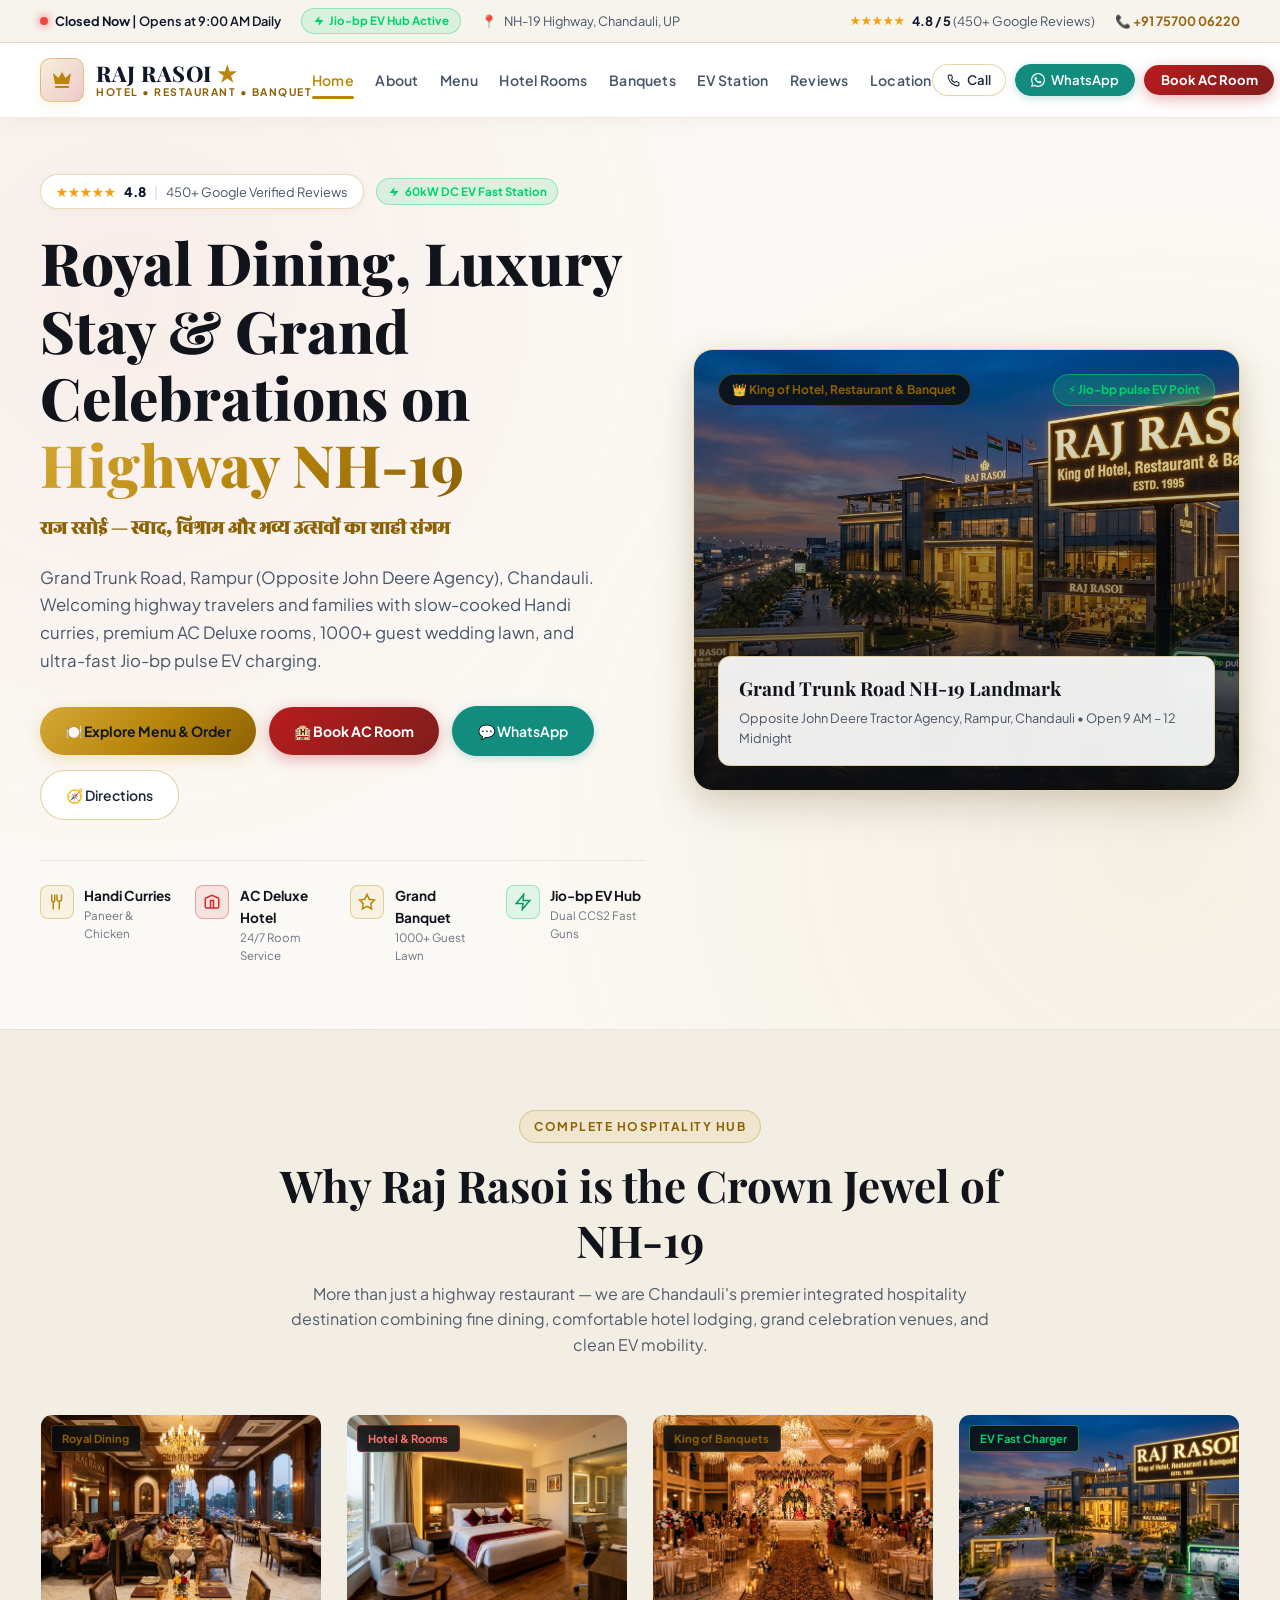
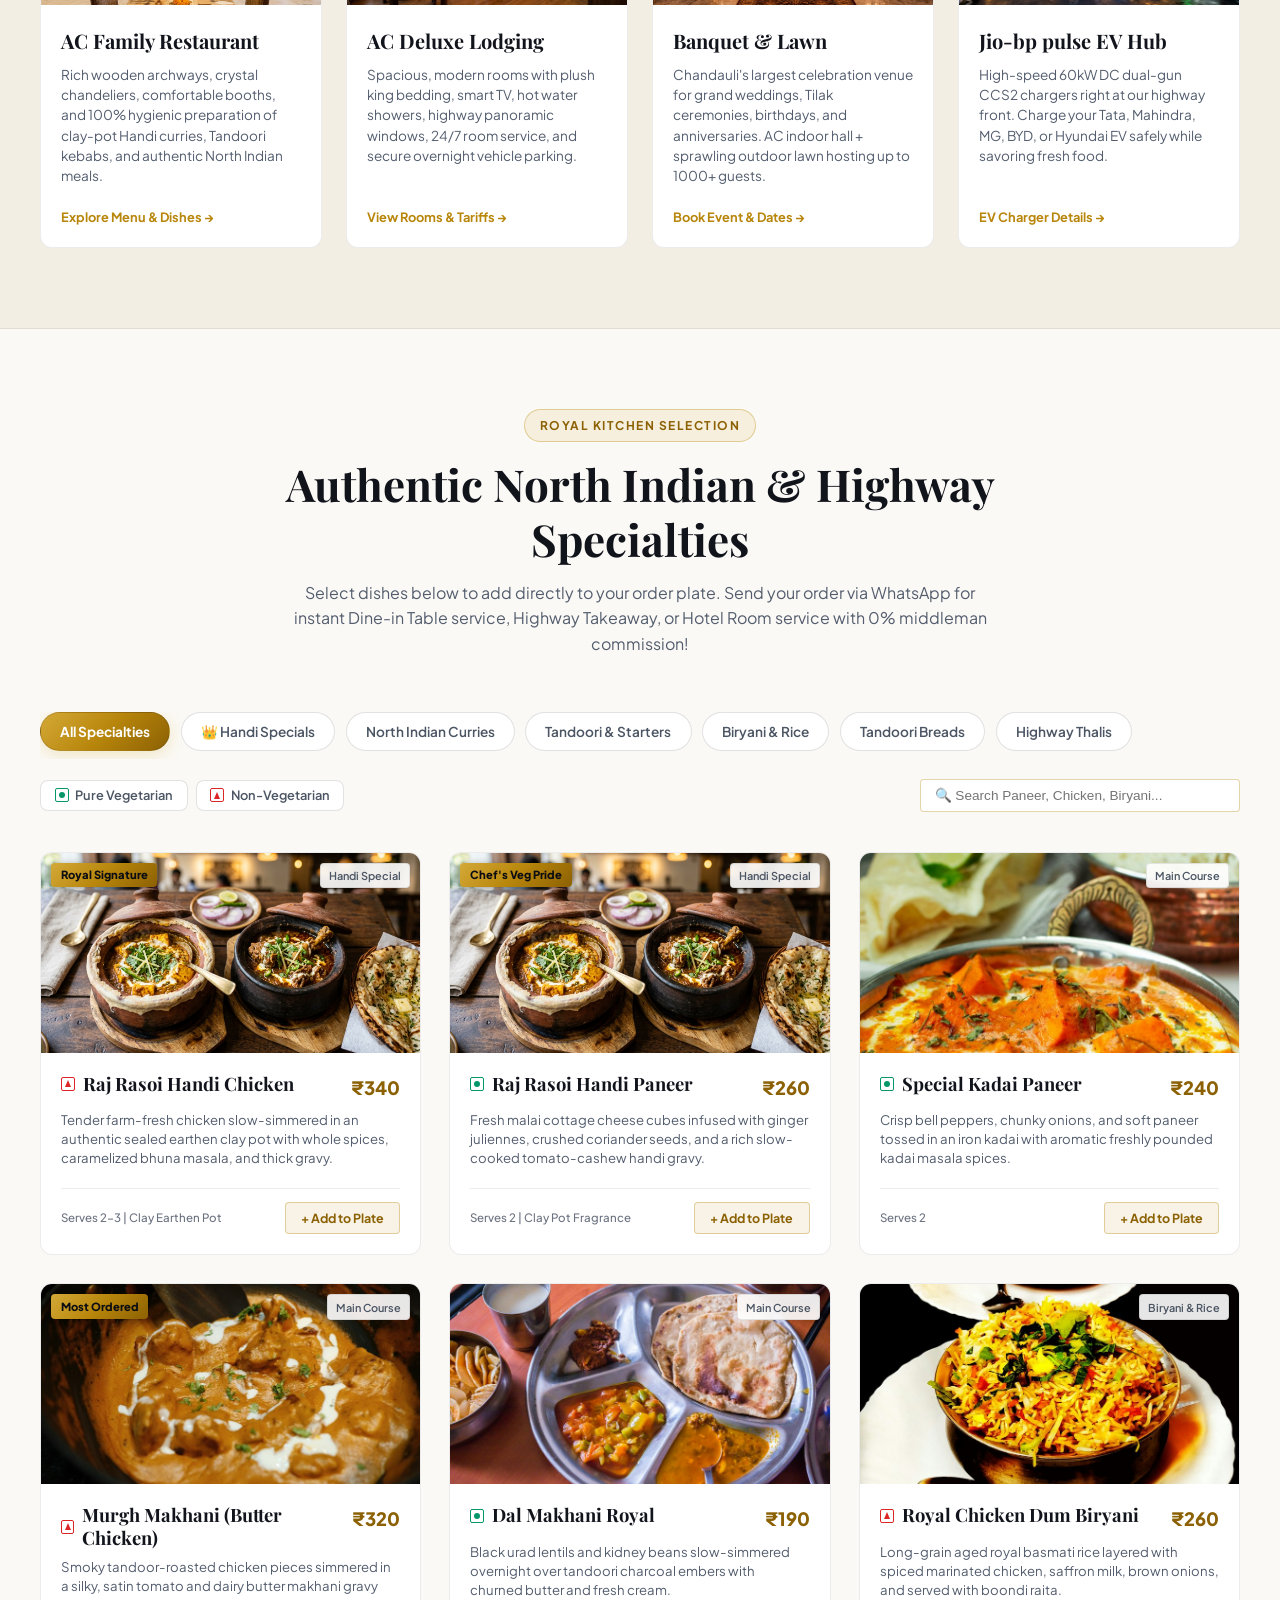
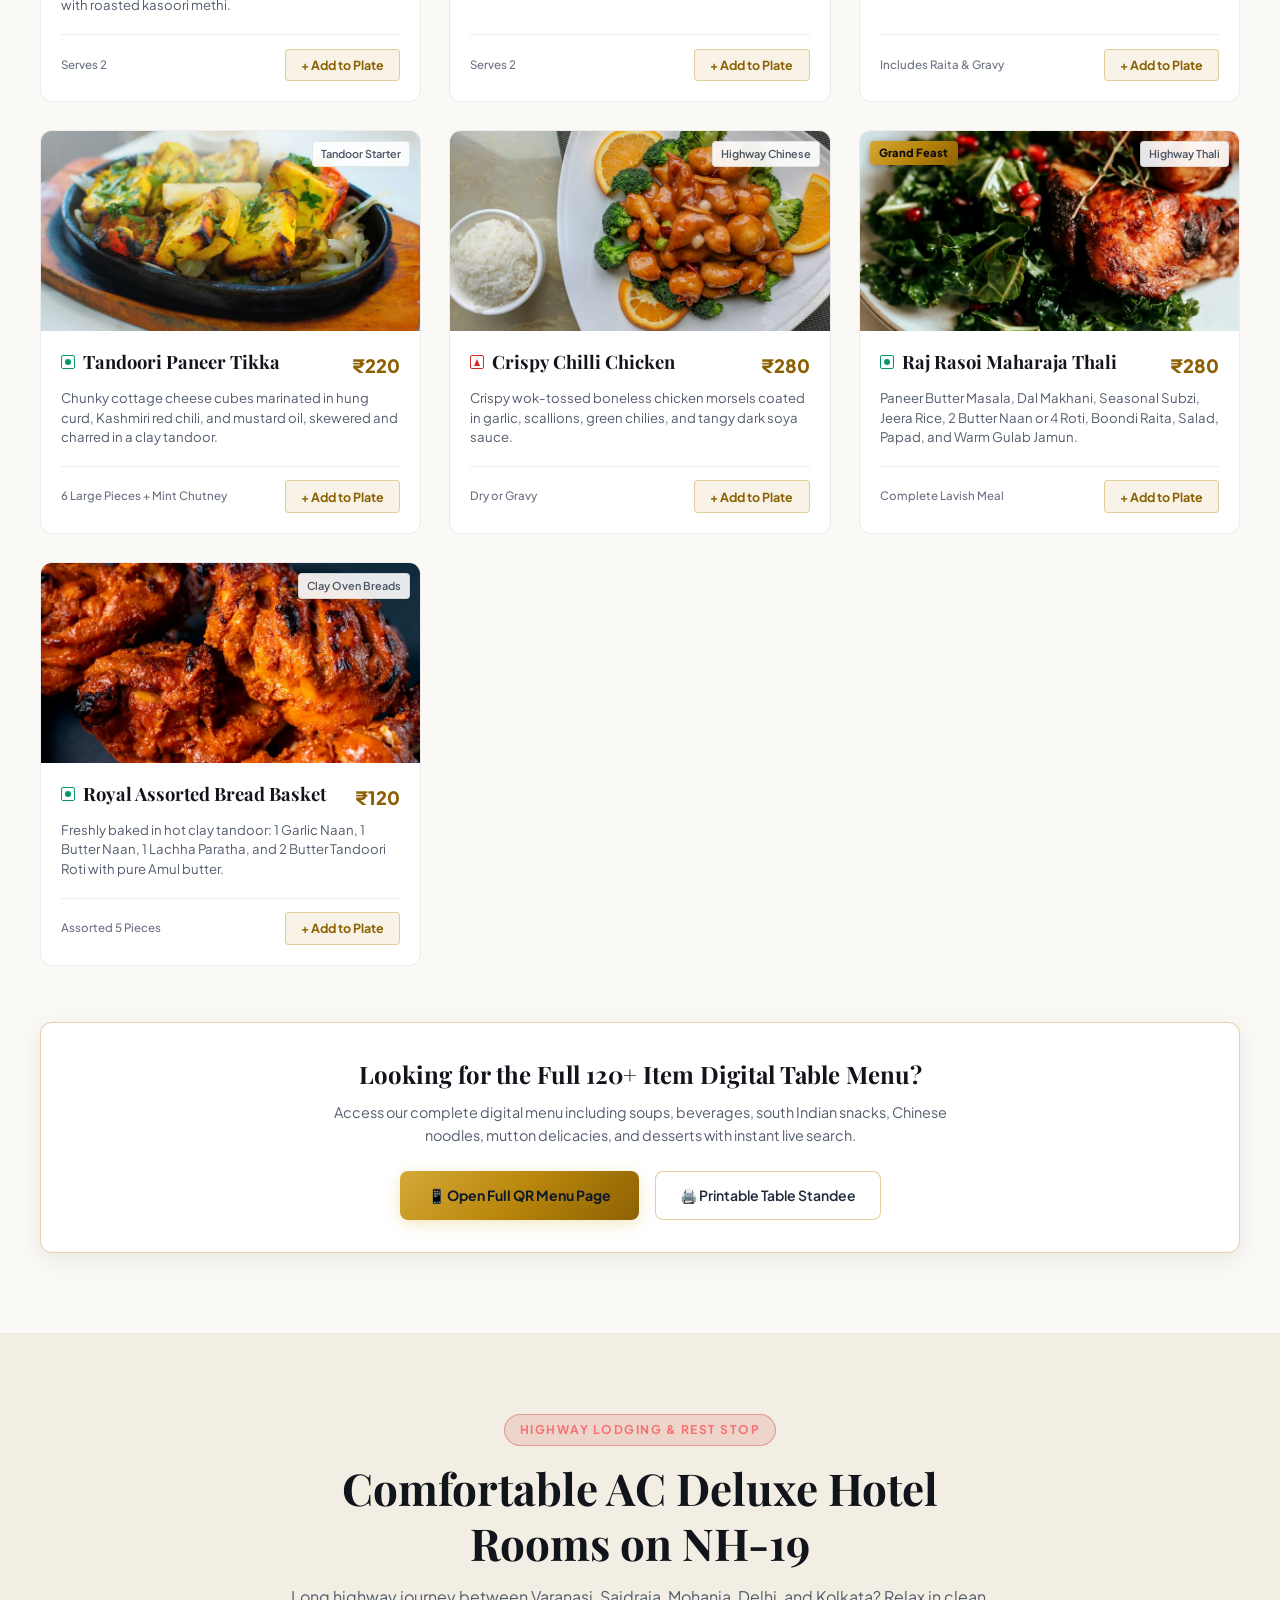
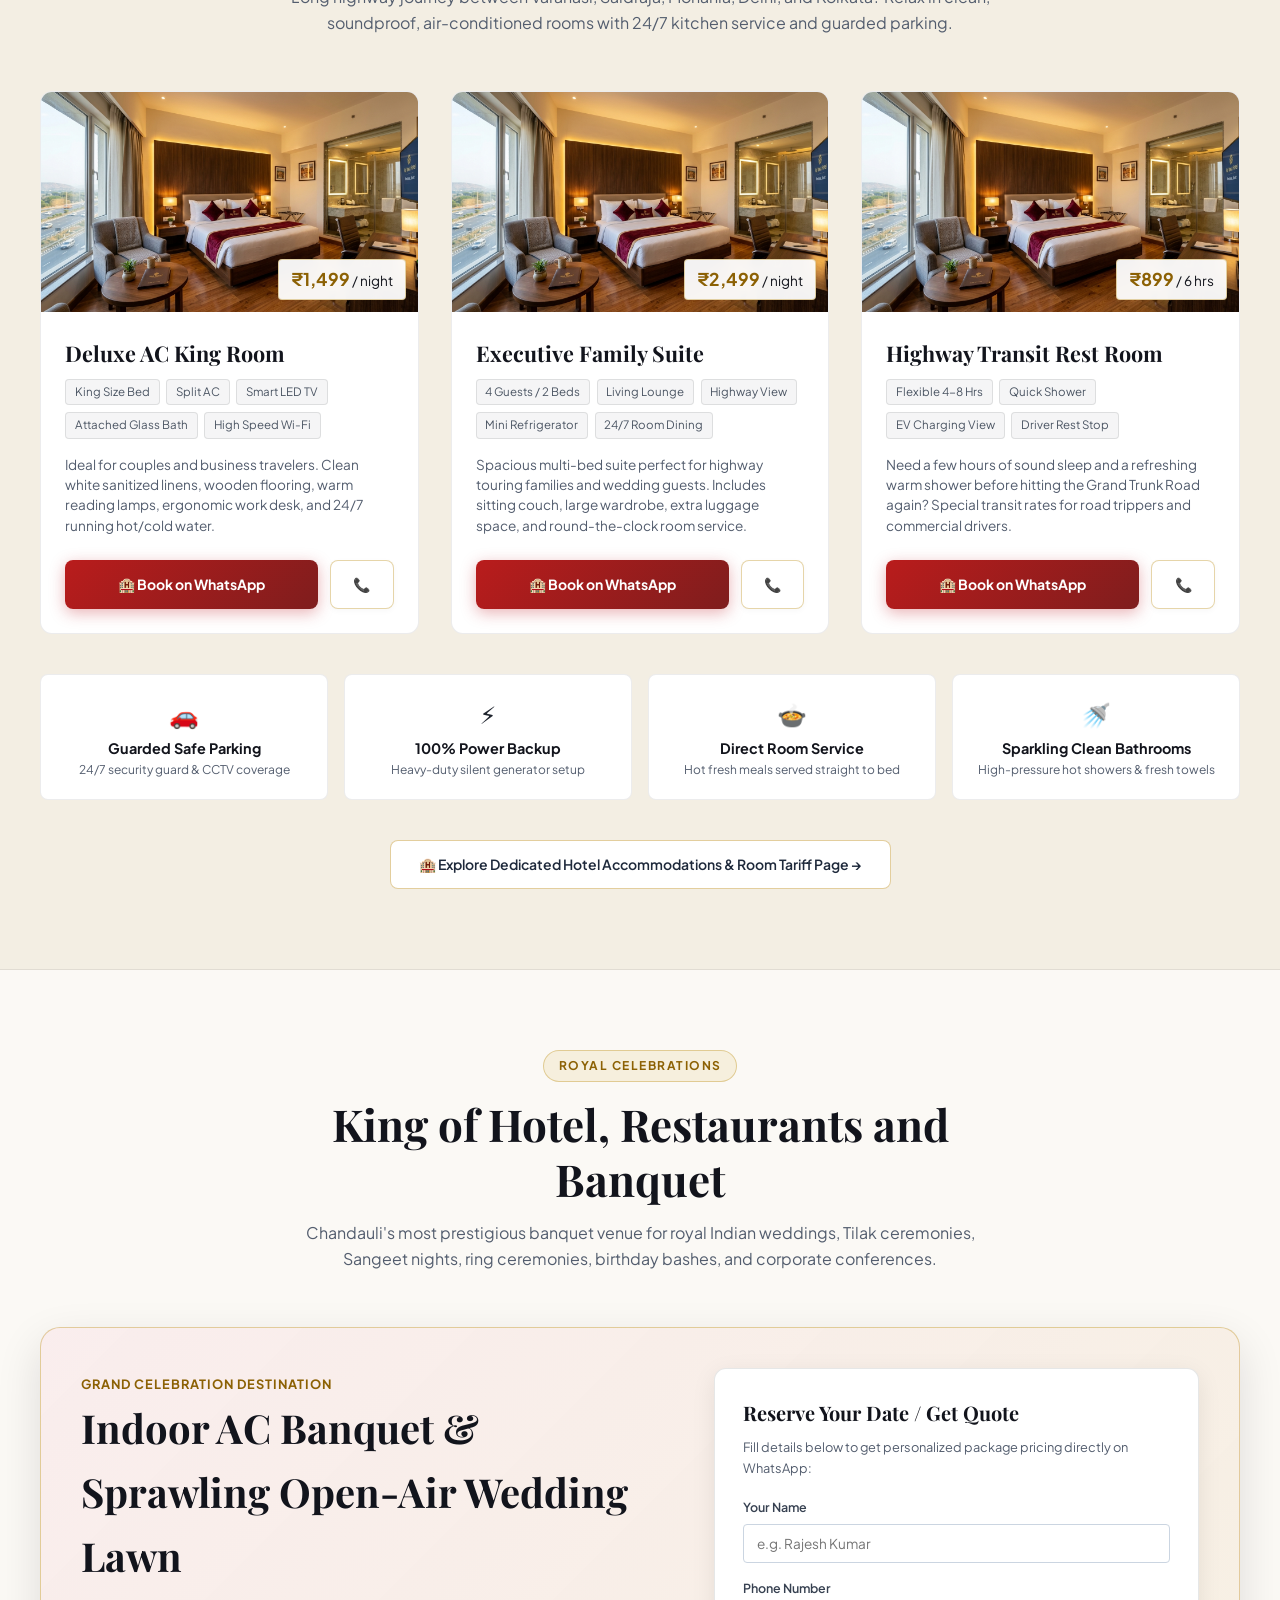
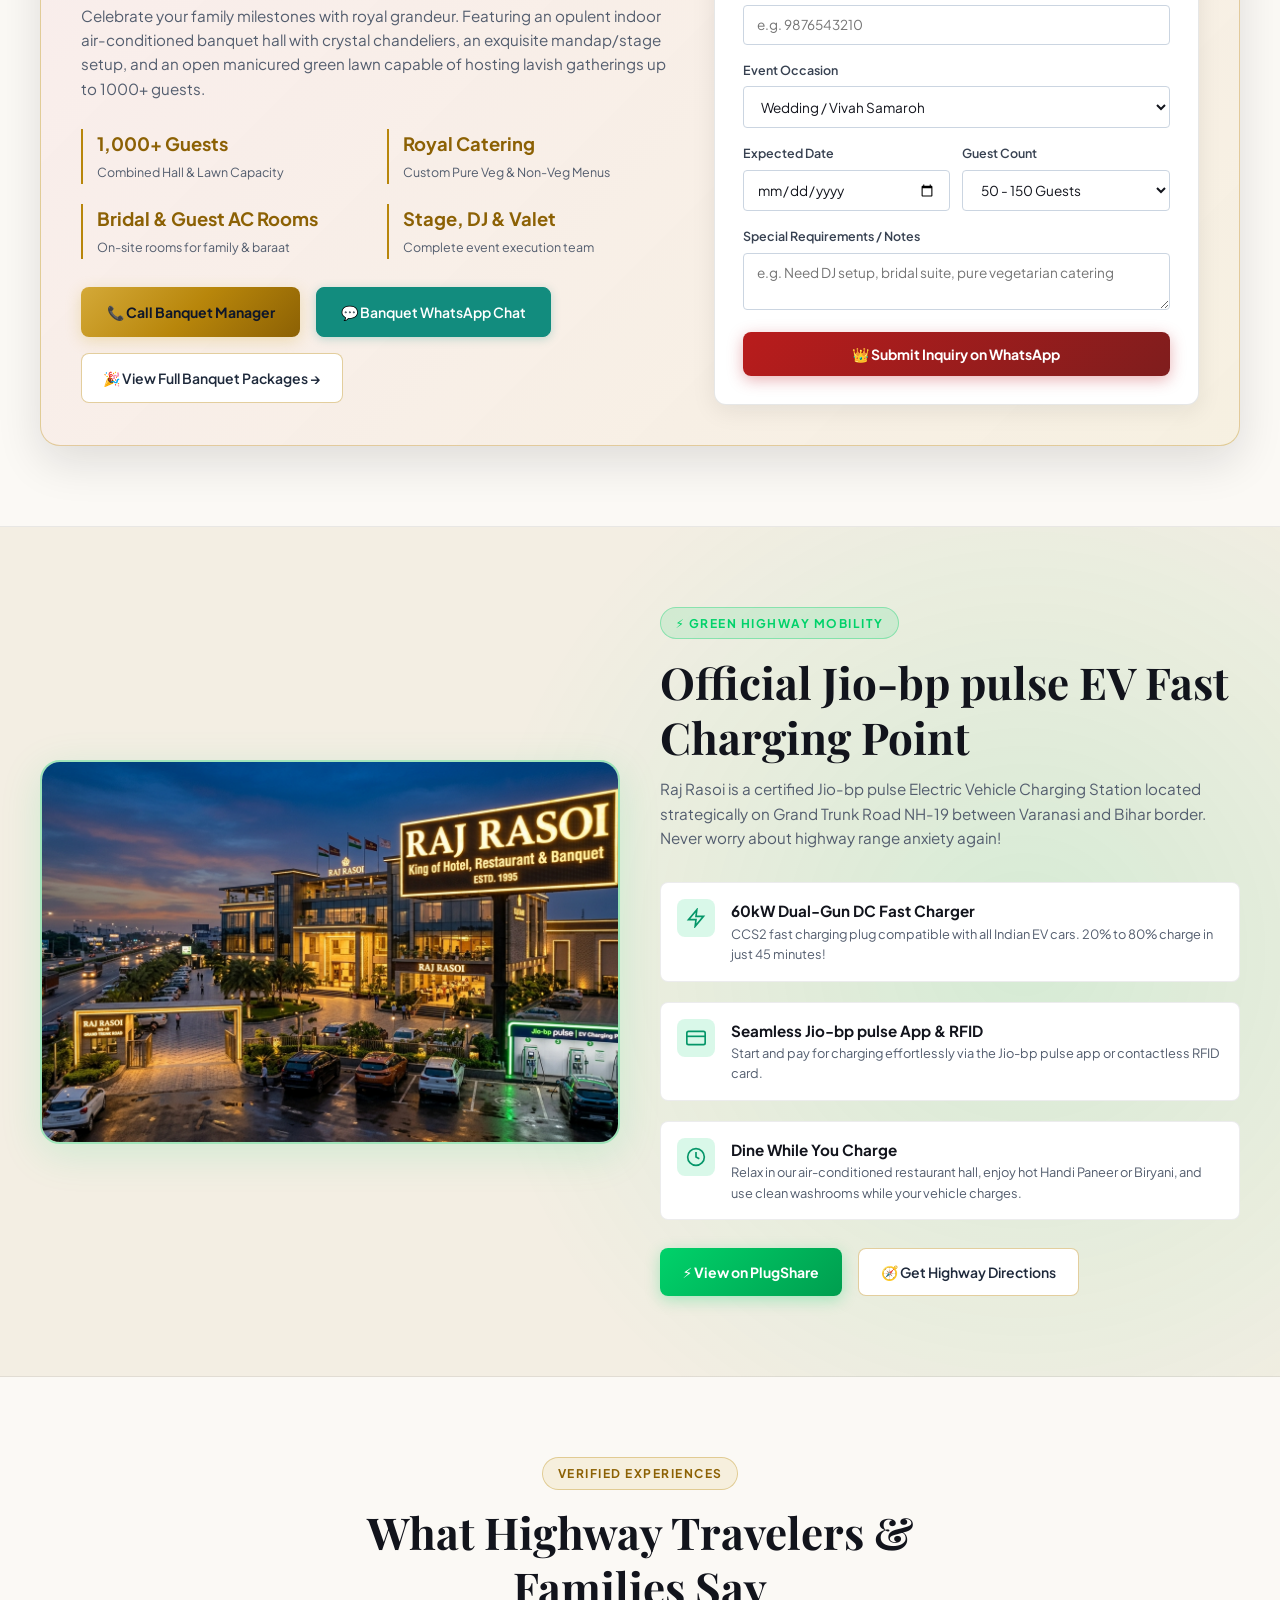
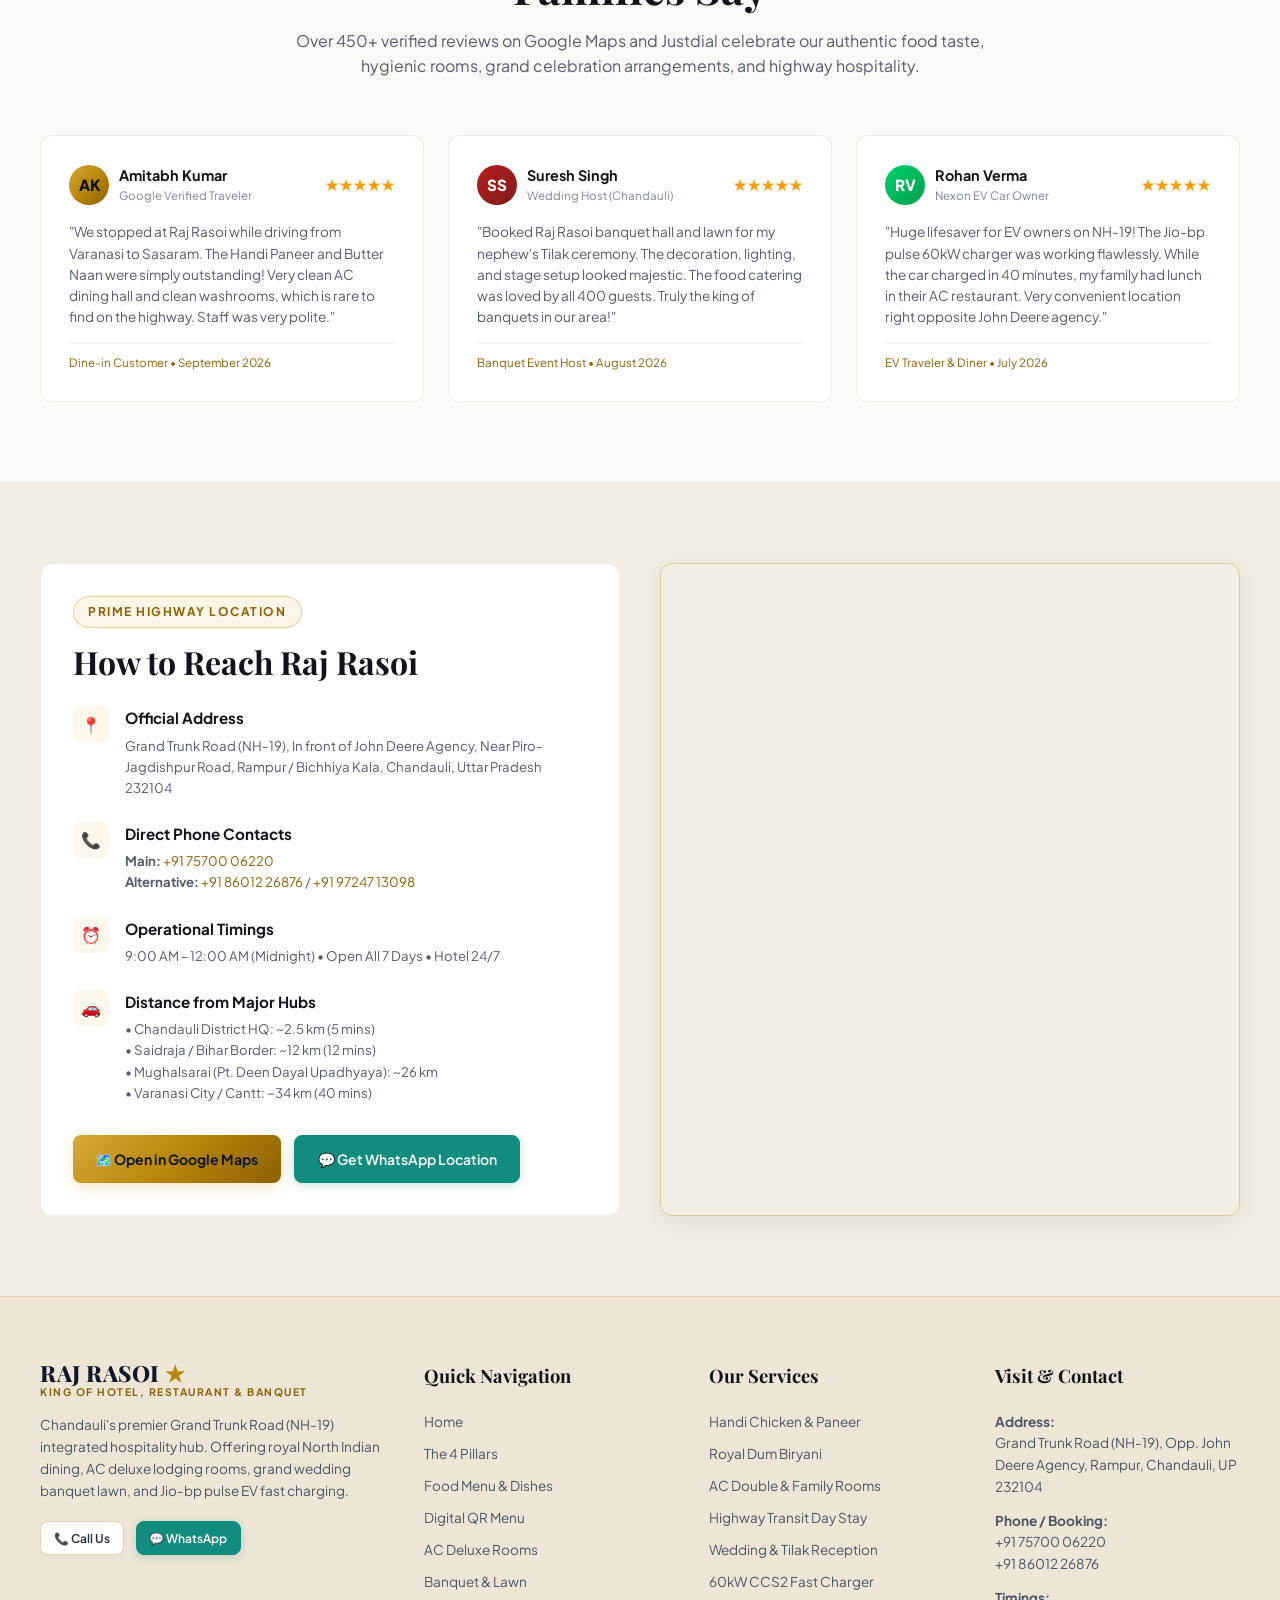
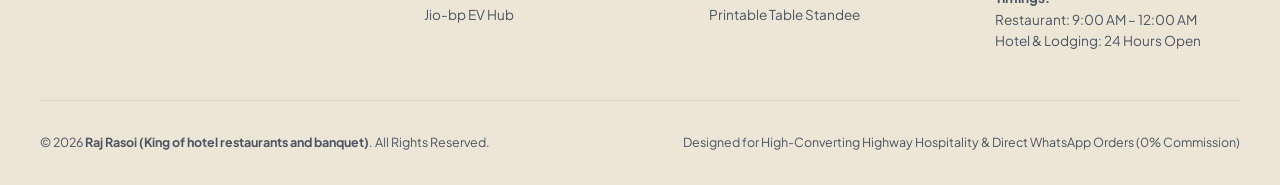
==== commit 98fa6e1e: "Redesign top notice bar, navbar and hero badges for clean luxury layout" ====
--- a/index.html
+++ b/index.html
@@ -70,26 +70,26 @@
       <div class="notice-items">
         <div class="notice-item">
           <span class="live-indicator" id="liveStatusDot"></span>
-          <span id="liveStatusText" style="font-weight:600; color:#fff;">Open Now | Kitchen & Rooms Open Till 12:00 AM</span>
+          <span id="liveStatusText" style="font-weight:600;"><strong class="status-open-text">Open Now</strong> | Kitchen & Rooms Open Till 12:00 AM</span>
         </div>
         <div class="notice-item">
           <span class="ev-badge-pill">
             <svg width="12" height="12" viewBox="0 0 24 24" fill="currentColor"><path d="M13 2L3 14h9l-1 8 10-12h-9l1-8z"/></svg>
-            Jio-bp pulse EV Fast Charger Onsite
+            Jio-bp EV Hub Active
           </span>
         </div>
+        <div class="notice-item highway-loc-item">
+          <span style="color:var(--gold-primary);">📍</span>
+          <span>NH-19 Highway, Chandauli, UP</span>
+        </div>
+      </div>
+      <div class="notice-items notice-right-items">
         <div class="notice-item">
-          <span style="color:var(--gold-primary);">📍</span>
-          <span>GT Road (NH-19), Rampur, Chandauli, UP</span>
-        </div>
-      </div>
-      <div class="notice-items">
+          <span class="stars" style="font-size:0.75rem;">★★★★★</span>
+          <span><strong>4.8 / 5</strong> (450+ Google Reviews)</span>
+        </div>
         <div class="notice-item">
-          <span class="stars" style="font-size:0.75rem;">★★★★☆</span>
-          <span><strong>4.2 / 5</strong> Google & Justdial Verified (450+ Reviews)</span>
-        </div>
-        <div class="notice-item">
-          <a href="tel:07570006220" style="color:var(--gold-light); font-weight:700; display:flex; align-items:center; gap:4px;">
+          <a href="tel:07570006220" class="notice-phone-link">
             📞 +91 75700 06220
           </a>
         </div>
@@ -111,7 +111,7 @@
         </div>
         <div class="brand-text">
           <div class="brand-title">RAJ RASOI <span>★</span></div>
-          <div class="brand-tagline">King of Hotel, Restaurant & Banquet</div>
+          <div class="brand-tagline">Hotel • Restaurant • Banquet</div>
         </div>
       </a>
 
@@ -119,10 +119,10 @@
       <nav class="nav-links">
         <a href="#home" class="nav-link active">Home</a>
         <a href="#about" class="nav-link">About</a>
-        <a href="#menu" class="nav-link">Menu & Order</a>
+        <a href="#menu" class="nav-link">Menu</a>
         <a href="#hotel" class="nav-link">Hotel Rooms</a>
-        <a href="#banquets" class="nav-link">Banquets & Lawn</a>
-        <a href="#ev-charging" class="nav-link">EV Fast Charger</a>
+        <a href="#banquets" class="nav-link">Banquets</a>
+        <a href="#ev-charging" class="nav-link">EV Station</a>
         <a href="#reviews" class="nav-link">Reviews</a>
         <a href="#location" class="nav-link">Location</a>
       </nav>
@@ -130,10 +130,12 @@
       <!-- Nav Actions -->
       <div class="nav-actions">
         <a href="tel:07570006220" class="btn btn-call" title="Call Front Desk">
-          📞 Call
+          <svg width="13" height="13" viewBox="0 0 24 24" fill="none" stroke="currentColor" stroke-width="2"><path d="M22 16.92v3a2 2 0 01-2.18 2 19.79 19.79 0 01-8.63-3.07 19.5 19.5 0 01-6-6 19.79 19.79 0 01-3.07-8.67A2 2 0 014.11 2h3a2 2 0 012 1.72 12.84 12.84 0 00.7 2.81 2 2 0 01-.45 2.11L8.09 9.91a16 16 0 006 6l1.27-1.27a2 2 0 012.11-.45 12.84 12.84 0 002.81.7A2 2 0 0122 16.92z"/></svg>
+          Call
         </a>
         <a href="https://wa.me/917570006220?text=Hello%20Raj%20Rasoi,%20I%20would%20like%20to%20inquire%20about%20dining%20and%20hotel%20services." target="_blank" class="btn btn-whatsapp" title="WhatsApp Chat">
-          💬 WhatsApp
+          <svg width="14" height="14" viewBox="0 0 24 24" fill="currentColor"><path d="M.057 24l1.687-6.163c-1.041-1.804-1.588-3.849-1.587-5.946.003-6.556 5.338-11.891 11.893-11.891 3.181.001 6.167 1.24 8.413 3.488 2.245 2.248 3.481 5.236 3.48 8.414-.003 6.557-5.338 11.892-11.893 11.892-1.99-.001-3.951-.5-5.688-1.448l-6.305 1.654zm6.597-3.807c1.676.995 3.276 1.591 5.392 1.592 5.448 0 9.886-4.434 9.889-9.885.002-5.462-4.415-9.89-9.881-9.892-5.452 0-9.887 4.434-9.889 9.884-.001 2.225.651 3.891 1.746 5.634l-.999 3.648 3.742-.981zm11.387-5.464c-.074-.124-.272-.198-.57-.347-.297-.149-1.758-.868-2.031-.967-.272-.099-.47-.149-.669.149-.198.297-.768.967-.941 1.165-.173.198-.347.223-.644.074-.297-.149-1.255-.462-2.39-1.475-.883-.788-1.48-1.761-1.653-2.059-.173-.297-.018-.458.13-.606.134-.133.297-.347.446-.521.151-.172.2-.296.3-.495.099-.198.05-.372-.025-.521-.075-.148-.669-1.611-.916-2.206-.242-.579-.487-.501-.669-.51l-.57-.01c-.198 0-.52.074-.792.372s-1.04 1.016-1.04 2.479 1.065 2.876 1.213 3.074c.149.198 2.095 3.2 5.076 4.487.709.306 1.263.489 1.694.626.712.226 1.36.194 1.872.118.571-.085 1.758-.719 2.006-1.413.248-.695.248-1.29.173-1.414z"/></svg>
+          WhatsApp
         </a>
         <a href="#hotel" class="btn btn-royal">
           Book AC Room
@@ -212,12 +214,13 @@
           <div class="hero-pill-row">
             <div class="hero-rating-box">
               <span class="stars">★★★★★</span>
-              <strong style="color:#fff;">4.2</strong>
-              <span style="color:var(--text-dim);">|</span>
-              <span style="color:var(--text-muted);">450+ Verified Reviews</span>
+              <strong class="hero-rating-val">4.8</strong>
+              <span class="hero-rating-sep">|</span>
+              <span class="hero-rating-count">450+ Google Verified Reviews</span>
             </div>
             <span class="ev-badge-pill">
-              ⚡ 60kW DC EV Fast Charger
+              <svg width="12" height="12" viewBox="0 0 24 24" fill="currentColor"><path d="M13 2L3 14h9l-1 8 10-12h-9l1-8z"/></svg>
+              60kW DC EV Fast Station
             </span>
           </div>
 
@@ -234,16 +237,16 @@
           </p>
 
           <div class="hero-btn-group">
-            <a href="#menu" class="btn btn-primary" style="padding:0.85rem 1.6rem;">
+            <a href="#menu" class="btn btn-primary">
               🍽️ Explore Menu & Order
             </a>
-            <a href="#hotel" class="btn btn-royal" style="padding:0.85rem 1.6rem;">
+            <a href="#hotel" class="btn btn-royal">
               🏨 Book AC Room
             </a>
-            <a href="https://wa.me/917570006220?text=Hello%20Raj%20Rasoi,%20I%20am%20travelling%20on%20NH-19%20and%20want%20to%20order/inquire." target="_blank" class="btn btn-whatsapp" style="padding:0.85rem 1.4rem;">
+            <a href="https://wa.me/917570006220?text=Hello%20Raj%20Rasoi,%20I%20am%20travelling%20on%20NH-19%20and%20want%20to%20order/inquire." target="_blank" class="btn btn-whatsapp">
               💬 WhatsApp
             </a>
-            <a href="#location" class="btn btn-outline" style="padding:0.85rem 1.3rem;">
+            <a href="#location" class="btn btn-outline">
               🧭 Directions
             </a>
           </div>
--- a/assets/css/styles.css
+++ b/assets/css/styles.css
@@ -121,6 +121,9 @@
 }
 
 html {
+  overflow-x: hidden;
+  max-width: 100%;
+  width: 100%;
   scroll-behavior: smooth;
   font-size: 16px;
   -webkit-font-smoothing: antialiased;
@@ -132,6 +135,9 @@
   color: var(--text-main);
   line-height: 1.6;
   overflow-x: hidden;
+  max-width: 100%;
+  width: 100%;
+  position: relative;
   padding-bottom: 72px; /* space for mobile bottom bar */
 }
 
@@ -254,16 +260,18 @@
 }
 
 .btn-whatsapp {
-  background: #25d366;
+  background: #128c7e;
   color: #ffffff;
-  font-weight: 700;
-  box-shadow: 0 4px 15px rgba(37, 211, 102, 0.3);
+  font-weight: 600;
+  border: 1px solid #128c7e;
+  box-shadow: 0 2px 10px rgba(18, 140, 126, 0.25);
 }
 
 .btn-whatsapp:hover {
-  background: #20bd5a;
+  background: #0f766e;
+  border-color: #0f766e;
   transform: translateY(-2px);
-  box-shadow: 0 6px 20px rgba(37, 211, 102, 0.45);
+  box-shadow: 0 4px 16px rgba(18, 140, 126, 0.38);
 }
 
 .btn-ev {
@@ -280,13 +288,15 @@
 }
 
 .btn-call {
-  background: rgba(255, 255, 255, 0.08);
-  color: #fff;
-  border: 1px solid var(--border-light);
+  background: rgba(255, 255, 255, 0.06);
+  color: #ffffff;
+  border: 1px solid var(--border-gold);
 }
 
 .btn-call:hover {
-  background: rgba(255, 255, 255, 0.15);
+  background: rgba(212, 175, 55, 0.15);
+  color: var(--gold-light);
+  transform: translateY(-2px);
 }
 
 /* Section Header Styles */
@@ -347,32 +357,34 @@
    TOP HIGHWAY NOTICE BAR
    ========================================================================== */
 .top-notice-bar {
-  background: #06070a;
+  background: #080a0e;
   border-bottom: 1px solid var(--border-light);
-  padding: 0.45rem 0;
+  padding: 0.48rem 0;
   font-size: 0.8rem;
   color: var(--text-muted);
+  transition: var(--transition);
 }
 
 .notice-flex {
   display: flex;
   justify-content: space-between;
   align-items: center;
-  flex-wrap: wrap;
-  gap: 0.75rem;
+  flex-wrap: nowrap;
+  gap: 1.5rem;
+  width: 100%;
 }
 
 .notice-items {
   display: flex;
   align-items: center;
   gap: 1.25rem;
-  flex-wrap: wrap;
+  white-space: nowrap;
 }
 
 .notice-item {
   display: flex;
   align-items: center;
-  gap: 0.4rem;
+  gap: 0.45rem;
 }
 
 .live-indicator {
@@ -391,17 +403,41 @@
   100% { transform: scale(0.95); box-shadow: 0 0 0 0 rgba(0, 210, 106, 0); }
 }
 
+.status-open-text {
+  color: var(--ev-green);
+  font-weight: 700;
+}
+
+.status-closed-text {
+  color: #ef4444;
+  font-weight: 700;
+}
+
 .ev-badge-pill {
-  background: rgba(0, 210, 106, 0.15);
-  border: 1px solid rgba(0, 210, 106, 0.4);
+  background: rgba(0, 210, 106, 0.12);
+  border: 1px solid rgba(0, 210, 106, 0.35);
   color: #00d26a;
-  padding: 0.15rem 0.5rem;
-  border-radius: 4px;
+  padding: 0.2rem 0.65rem;
+  border-radius: var(--radius-full);
   font-weight: 700;
   font-size: 0.72rem;
   display: inline-flex;
   align-items: center;
-  gap: 0.25rem;
+  gap: 0.3rem;
+  white-space: nowrap;
+}
+
+.notice-phone-link {
+  color: var(--gold-light);
+  font-weight: 700;
+  display: flex;
+  align-items: center;
+  gap: 4px;
+  transition: var(--transition);
+}
+
+.notice-phone-link:hover {
+  color: #ffffff;
 }
 
 /* ==========================================================================
@@ -411,11 +447,11 @@
   position: sticky;
   top: 0;
   z-index: 100;
-  background: var(--bg-glass);
-  backdrop-filter: blur(14px);
-  -webkit-backdrop-filter: blur(14px);
+  background: rgba(10, 12, 16, 0.94);
+  backdrop-filter: blur(16px);
+  -webkit-backdrop-filter: blur(16px);
   border-bottom: 1px solid var(--border-light);
-  padding: 0.75rem 0;
+  padding: 0;
   transition: var(--transition);
 }
 
@@ -423,12 +459,14 @@
   display: flex;
   justify-content: space-between;
   align-items: center;
+  height: 74px;
 }
 
 .brand-logo {
   display: flex;
   align-items: center;
   gap: 0.75rem;
+  flex-shrink: 0;
 }
 
 .crown-icon-wrap {
@@ -442,11 +480,12 @@
   justify-content: center;
   color: var(--gold-primary);
   box-shadow: 0 4px 12px rgba(212, 175, 55, 0.15);
+  flex-shrink: 0;
 }
 
 .crown-icon-wrap svg {
-  width: 26px;
-  height: 26px;
+  width: 24px;
+  height: 24px;
 }
 
 .brand-text {
@@ -461,6 +500,7 @@
   letter-spacing: 0.5px;
   color: #ffffff;
   line-height: 1.1;
+  white-space: nowrap;
 }
 
 .brand-title span {
@@ -474,12 +514,14 @@
   letter-spacing: 1.5px;
   color: var(--gold-light);
   line-height: 1.2;
+  white-space: nowrap;
 }
 
 .nav-links {
   display: none;
   align-items: center;
-  gap: 1.5rem;
+  gap: 1.35rem;
+  white-space: nowrap;
 }
 
 @media (min-width: 992px) {
@@ -489,11 +531,13 @@
 }
 
 .nav-link {
-  font-size: 0.875rem;
+  font-size: 0.88rem;
   font-weight: 600;
   color: var(--text-muted);
   position: relative;
-  padding: 0.4rem 0;
+  padding: 0.45rem 0;
+  white-space: nowrap;
+  letter-spacing: 0.2px;
 }
 
 .nav-link:hover,
@@ -507,7 +551,7 @@
   bottom: 0;
   left: 0;
   width: 100%;
-  height: 2px;
+  height: 2.5px;
   background: var(--gold-primary);
   border-radius: 2px;
 }
@@ -515,15 +559,52 @@
 .nav-actions {
   display: flex;
   align-items: center;
-  gap: 0.65rem;
+  gap: 0.55rem;
+  flex-shrink: 0;
+}
+
+.nav-actions .btn {
+  padding: 0.44rem 0.92rem;
+  font-size: 0.82rem;
+  border-radius: var(--radius-full);
+  gap: 0.4rem;
+  font-weight: 600;
+  line-height: 1.2;
+}
+
+.nav-actions .btn-royal {
+  padding: 0.46rem 1.05rem;
+  font-weight: 700;
+}
+
+@media (min-width: 992px) and (max-width: 1220px) {
+  .nav-links {
+    gap: 0.85rem;
+  }
+  .nav-link {
+    font-size: 0.82rem;
+  }
+  .nav-actions {
+    gap: 0.4rem;
+  }
+  .nav-actions .btn {
+    padding: 0.38rem 0.72rem;
+    font-size: 0.78rem;
+  }
+  .brand-title {
+    font-size: 1.15rem;
+  }
+  .brand-tagline {
+    font-size: 0.65rem;
+  }
 }
 
 /* Day / Night Theme Toggle Button */
 .theme-toggle-btn {
   position: relative;
-  width: 42px;
-  height: 42px;
-  border-radius: var(--radius-sm);
+  width: 38px;
+  height: 38px;
+  border-radius: var(--radius-full);
   background: var(--theme-toggle-bg);
   border: 1px solid var(--theme-toggle-border);
   color: var(--theme-toggle-color);
@@ -575,9 +656,9 @@
 
 .cart-toggle-btn {
   position: relative;
-  width: 42px;
-  height: 42px;
-  border-radius: var(--radius-sm);
+  width: 38px;
+  height: 38px;
+  border-radius: var(--radius-full);
   background: var(--bg-card);
   border: 1px solid var(--border-gold);
   color: var(--gold-primary);
@@ -585,6 +666,7 @@
   align-items: center;
   justify-content: center;
   transition: var(--transition);
+  flex-shrink: 0;
 }
 
 .cart-toggle-btn:hover {
@@ -632,22 +714,28 @@
 .mobile-nav-menu {
   position: fixed;
   top: 0;
-  right: -100%;
+  right: 0;
   width: 82%;
   max-width: 320px;
   height: 100vh;
+  height: 100dvh;
   background: var(--bg-secondary);
   border-left: 1px solid var(--border-gold);
   z-index: 1000;
   padding: 2rem 1.5rem;
   display: flex;
   flex-direction: column;
-  transition: right 0.3s ease-in-out;
+  transform: translateX(105%);
+  visibility: hidden;
+  pointer-events: none;
+  transition: transform 0.3s cubic-bezier(0.16, 1, 0.3, 1), visibility 0.3s ease;
   box-shadow: -10px 0 30px rgba(0,0,0,0.8);
 }
 
 .mobile-nav-menu.open {
-  right: 0;
+  transform: translateX(0);
+  visibility: visible;
+  pointer-events: auto;
 }
 
 .mobile-nav-header {
@@ -736,10 +824,25 @@
   display: inline-flex;
   align-items: center;
   gap: 0.5rem;
-  background: rgba(255, 255, 255, 0.05);
-  border: 1px solid var(--border-subtle);
+  background: rgba(255, 255, 255, 0.06);
+  border: 1px solid var(--border-gold);
   border-radius: var(--radius-full);
-  padding: 0.35rem 0.85rem;
+  padding: 0.38rem 0.95rem;
+  font-size: 0.825rem;
+  backdrop-filter: blur(8px);
+}
+
+.hero-rating-val {
+  color: #ffffff;
+  font-weight: 800;
+}
+
+.hero-rating-sep {
+  color: rgba(255, 255, 255, 0.3);
+}
+
+.hero-rating-count {
+  color: var(--text-muted);
   font-size: 0.8rem;
 }
 
@@ -781,6 +884,11 @@
   gap: 0.85rem;
   flex-wrap: wrap;
   margin-bottom: 2.5rem;
+}
+
+.hero-btn-group .btn {
+  padding: 0.8rem 1.55rem;
+  border-radius: var(--radius-full);
 }
 
 .hero-quick-features {
@@ -1907,21 +2015,27 @@
 .cart-drawer {
   position: fixed;
   top: 0;
-  right: -100%;
+  right: 0;
   width: 100%;
   max-width: 440px;
   height: 100vh;
+  height: 100dvh;
   background: var(--bg-secondary);
   border-left: 1px solid var(--border-gold);
   z-index: 1060;
   display: flex;
   flex-direction: column;
-  transition: right 0.35s cubic-bezier(0.16, 1, 0.3, 1);
+  transform: translateX(105%);
+  visibility: hidden;
+  pointer-events: none;
+  transition: transform 0.35s cubic-bezier(0.16, 1, 0.3, 1), visibility 0.35s ease;
   box-shadow: -10px 0 40px rgba(0, 0, 0, 0.8);
 }
 
 .cart-drawer.open {
-  right: 0;
+  transform: translateX(0);
+  visibility: visible;
+  pointer-events: auto;
 }
 
 .cart-header {
@@ -2191,27 +2305,55 @@
 }
 
 [data-theme="light"] .top-notice-bar {
-  background: #ede4d3;
-  border-bottom-color: rgba(184, 134, 11, 0.25);
-  color: #4b5563;
-}
-
-[data-theme="light"] .top-notice-bar #liveStatusText {
-  color: #12141c !important;
+  background: #f7f4ee;
+  border-bottom: 1px solid rgba(184, 134, 11, 0.2);
+  color: #475569;
+}
+
+[data-theme="light"] .top-notice-bar #liveStatusText,
+[data-theme="light"] .top-notice-bar strong {
+  color: #0f172a !important;
+}
+
+[data-theme="light"] .notice-phone-link {
+  color: #996515 !important;
+}
+
+[data-theme="light"] .notice-phone-link:hover {
+  color: #78350f !important;
 }
 
 [data-theme="light"] .navbar {
-  background: rgba(251, 249, 245, 0.94);
-  border-bottom-color: rgba(18, 20, 26, 0.08);
+  background: rgba(255, 255, 255, 0.96);
+  border-bottom: 1px solid rgba(184, 134, 11, 0.18);
+  box-shadow: 0 4px 20px rgba(0, 0, 0, 0.04);
+}
+
+[data-theme="light"] .brand-title {
+  color: #0f172a !important;
+}
+
+[data-theme="light"] .brand-tagline {
+  color: #8c6104 !important;
+}
+
+[data-theme="light"] .nav-link {
+  color: #475569;
+}
+
+[data-theme="light"] .nav-link:hover,
+[data-theme="light"] .nav-link.active {
+  color: #b8860b;
 }
 
 [data-theme="light"] .btn-primary {
-  color: #ffffff;
+  color: #0f172a;
 }
 
 [data-theme="light"] .btn-outline {
-  border-color: rgba(18, 20, 26, 0.2);
-  color: #1e222b;
+  border-color: rgba(184, 134, 11, 0.4);
+  color: #1e293b;
+  background: #ffffff;
 }
 
 [data-theme="light"] .btn-outline:hover {
@@ -2221,29 +2363,39 @@
 }
 
 [data-theme="light"] .btn-call {
-  background: rgba(18, 20, 26, 0.05);
-  color: #1e222b;
-  border-color: rgba(18, 20, 26, 0.15);
+  background: #ffffff;
+  color: #1e293b;
+  border: 1px solid rgba(184, 134, 11, 0.35);
+  box-shadow: 0 2px 6px rgba(0, 0, 0, 0.03);
 }
 
 [data-theme="light"] .btn-call:hover {
-  background: rgba(18, 20, 26, 0.1);
+  background: rgba(184, 134, 11, 0.1);
+  border-color: var(--gold-primary);
+  color: var(--gold-dark);
+}
+
+[data-theme="light"] .theme-toggle-btn {
+  background: #ffffff;
+  border-color: rgba(184, 134, 11, 0.35);
+  color: #8c6104;
 }
 
 [data-theme="light"] .cart-toggle-btn {
   background: #ffffff;
   border-color: var(--border-gold);
   color: var(--gold-dark);
+  box-shadow: 0 2px 6px rgba(0, 0, 0, 0.03);
 }
 
 [data-theme="light"] .hero {
-  background: radial-gradient(circle at 10% 20%, rgba(185, 28, 28, 0.08) 0%, transparent 45%),
-              radial-gradient(circle at 90% 80%, rgba(184, 134, 11, 0.1) 0%, transparent 50%),
+  background: radial-gradient(circle at 10% 20%, rgba(185, 28, 28, 0.05) 0%, transparent 45%),
+              radial-gradient(circle at 90% 80%, rgba(184, 134, 11, 0.08) 0%, transparent 50%),
               var(--bg-primary);
 }
 
 [data-theme="light"] .hero-desc {
-  color: #4b5563;
+  color: #475569;
 }
 
 [data-theme="light"] .hero-hindi-tag {
@@ -2252,7 +2404,20 @@
 
 [data-theme="light"] .hero-rating-box {
   background: #ffffff;
-  border-color: rgba(18, 20, 26, 0.12);
+  border-color: rgba(184, 134, 11, 0.3);
+  box-shadow: 0 2px 8px rgba(0, 0, 0, 0.04);
+}
+
+[data-theme="light"] .hero-rating-val {
+  color: #0f172a !important;
+}
+
+[data-theme="light"] .hero-rating-sep {
+  color: #cbd5e1 !important;
+}
+
+[data-theme="light"] .hero-rating-count {
+  color: #475569 !important;
 }
 
 [data-theme="light"] .hero-quick-features {
@@ -2481,3 +2646,589 @@
   border-color: var(--gold-primary);
   box-shadow: 0 8px 24px rgba(18, 20, 26, 0.15);
 }
+
+/* ==========================================================================
+   MOBILE & PHONE SCREEN ULTRA-OPTIMIZATIONS (320px - 991px)
+   ========================================================================== */
+
+/* Universal Showcase Image Helper */
+.hero-showcase-img {
+  width: 100%;
+  height: 440px;
+  object-fit: cover;
+}
+
+@media (max-width: 991px) {
+  /* Hide desktop text action buttons in navbar on mobile screens */
+  .nav-actions .btn-call,
+  .nav-actions .btn-whatsapp,
+  .nav-actions .btn-royal,
+  .nav-actions > .btn:not(.btn-outline) {
+    display: none !important;
+  }
+
+  .nav-actions {
+    gap: 0.5rem;
+  }
+
+  .theme-toggle-btn,
+  .cart-toggle-btn,
+  .mobile-nav-toggle {
+    width: 38px;
+    height: 38px;
+  }
+
+  /* Compact Navbar */
+  .navbar {
+    padding: 0.5rem 0;
+  }
+
+  .crown-icon-wrap {
+    width: 38px;
+    height: 38px;
+    border-radius: 8px;
+  }
+
+  .crown-icon-wrap svg {
+    width: 22px;
+    height: 22px;
+  }
+
+  .brand-title {
+    font-size: 1.15rem;
+  }
+
+  .brand-tagline {
+    font-size: 0.58rem;
+    letter-spacing: 1px;
+  }
+}
+
+@media (max-width: 768px) {
+  /* Safe area inset support on body for sticky bottom bar */
+  body {
+    padding-bottom: calc(72px + env(safe-area-inset-bottom, 0px)) !important;
+  }
+
+  .container {
+    padding: 0 1rem;
+    width: 100%;
+    max-width: 100%;
+    box-sizing: border-box;
+  }
+
+  /* Compact Top Notice Bar */
+  .top-notice-bar {
+    padding: 0.35rem 0;
+    font-size: 0.72rem;
+    overflow: hidden;
+    width: 100%;
+    max-width: 100%;
+  }
+
+  .notice-flex {
+    justify-content: center;
+    gap: 0.4rem;
+    width: 100%;
+    flex-wrap: wrap;
+  }
+
+  .notice-items {
+    justify-content: center;
+    gap: 0.5rem;
+    flex-wrap: wrap;
+    width: 100%;
+  }
+
+  .highway-loc-item,
+  .notice-right-items {
+    display: none !important;
+  }
+
+  /* Section Padding reduction */
+  .section {
+    padding: 2.75rem 0;
+  }
+
+  .section-title-wrap {
+    margin: 0 auto 1.75rem;
+  }
+
+  .section-title {
+    font-size: clamp(1.6rem, 5.5vw, 2rem);
+    margin-bottom: 0.6rem;
+  }
+
+  .section-subtitle {
+    font-size: 0.88rem;
+    line-height: 1.5;
+  }
+
+  .badge-tag {
+    font-size: 0.68rem;
+    padding: 0.25rem 0.75rem;
+    margin-bottom: 0.65rem;
+  }
+
+  /* Hero Section */
+  .hero {
+    padding: 1.5rem 0 2rem;
+  }
+
+  .hero-grid {
+    gap: 1.75rem;
+  }
+
+  .hero-title {
+    font-size: clamp(1.75rem, 6.5vw, 2.3rem);
+    line-height: 1.2;
+    margin-bottom: 0.5rem;
+  }
+
+  .hero-hindi-tag {
+    font-size: 1.05rem;
+    margin-bottom: 0.75rem;
+  }
+
+  .hero-desc {
+    font-size: 0.88rem;
+    line-height: 1.55;
+    margin-bottom: 1.25rem;
+  }
+
+  .hero-pill-row {
+    gap: 0.5rem;
+    margin-bottom: 1rem;
+  }
+
+  .hero-rating-box {
+    padding: 0.25rem 0.65rem;
+    font-size: 0.75rem;
+  }
+
+  .hero-btn-group {
+    display: grid;
+    grid-template-columns: 1fr 1fr;
+    gap: 0.6rem;
+    margin-bottom: 1.5rem;
+  }
+
+  .hero-btn-group .btn {
+    width: 100%;
+    padding: 0.75rem 0.5rem !important;
+    font-size: 0.8rem;
+    justify-content: center;
+    white-space: normal;
+    text-align: center;
+    line-height: 1.25;
+  }
+
+  .hero-quick-features {
+    grid-template-columns: repeat(2, 1fr);
+    gap: 0.65rem;
+    padding-top: 1rem;
+  }
+
+  .quick-feature-item {
+    gap: 0.5rem;
+  }
+
+  .qf-icon {
+    width: 30px;
+    height: 30px;
+    border-radius: 6px;
+  }
+
+  .qf-icon svg {
+    width: 15px;
+    height: 15px;
+  }
+
+  .qf-text h5 {
+    font-size: 0.78rem;
+    line-height: 1.2;
+  }
+
+  .qf-text p {
+    font-size: 0.68rem;
+  }
+
+  /* Hero Visual Card on Mobile */
+  .hero-visual-card {
+    border-radius: var(--radius-md);
+  }
+
+  .hero-visual-card img {
+    height: 220px !important;
+    object-fit: cover !important;
+    object-position: center 40% !important;
+  }
+
+  .hero-visual-overlay {
+    padding: 0.85rem;
+  }
+
+  .visual-top-tags {
+    gap: 0.35rem;
+  }
+
+  .visual-badge,
+  .visual-badge-ev {
+    font-size: 0.65rem;
+    padding: 0.22rem 0.55rem;
+  }
+
+  .visual-bottom-info {
+    padding: 0.65rem 0.85rem;
+    border-radius: var(--radius-sm);
+  }
+
+  .visual-bottom-info h4 {
+    font-size: 0.95rem;
+    margin-bottom: 0.15rem;
+  }
+
+  .visual-bottom-info p {
+    font-size: 0.72rem;
+    line-height: 1.35;
+  }
+
+  /* Pillars on Mobile */
+  .pillars-grid {
+    grid-template-columns: 1fr;
+    gap: 1.15rem;
+  }
+
+  .pillar-img-wrap {
+    height: 165px;
+  }
+
+  .pillar-body {
+    padding: 1.1rem;
+  }
+
+  .pillar-title {
+    font-size: 1.15rem;
+  }
+
+  .pillar-desc {
+    font-size: 0.82rem;
+    margin-bottom: 0.85rem;
+  }
+
+  /* Menu Section & Category Tabs */
+  .menu-controls {
+    gap: 0.85rem;
+    margin-bottom: 1.5rem;
+  }
+
+  .category-tabs-scroll {
+    padding: 0.2rem 0.25rem 0.5rem;
+    -webkit-overflow-scrolling: touch;
+    scrollbar-width: none;
+    -ms-overflow-style: none;
+  }
+
+  .category-tabs-scroll::-webkit-scrollbar {
+    display: none;
+  }
+
+  .category-tabs {
+    gap: 0.45rem;
+  }
+
+  .cat-tab-btn {
+    font-size: 0.78rem;
+    padding: 0.45rem 0.9rem;
+    -webkit-tap-highlight-color: transparent;
+  }
+
+  .menu-filter-row {
+    flex-direction: column;
+    align-items: stretch;
+    gap: 0.65rem;
+  }
+
+  .diet-filters {
+    display: grid;
+    grid-template-columns: 1fr 1fr 1fr;
+    gap: 0.4rem;
+  }
+
+  .diet-btn {
+    justify-content: center;
+    padding: 0.45rem 0.4rem;
+    font-size: 0.74rem;
+    text-align: center;
+  }
+
+  .menu-grid {
+    grid-template-columns: 1fr;
+    gap: 1.15rem;
+  }
+
+  .menu-card-img-wrap {
+    height: 170px;
+  }
+
+  .menu-card-body {
+    padding: 1rem;
+  }
+
+  .item-title {
+    font-size: 1.05rem;
+  }
+
+  .item-price {
+    font-size: 1.05rem;
+  }
+
+  .item-desc {
+    font-size: 0.8rem;
+    line-height: 1.4;
+    margin-bottom: 0.85rem;
+  }
+
+  .add-cart-btn {
+    min-height: 40px;
+    padding: 0.5rem 1rem;
+    font-size: 0.82rem;
+    display: inline-flex;
+    align-items: center;
+    justify-content: center;
+    -webkit-tap-highlight-color: transparent;
+    touch-action: manipulation;
+  }
+
+  /* Hotel Rooms Section */
+  .hotel-showcase-grid {
+    grid-template-columns: 1fr;
+    gap: 1.35rem;
+  }
+
+  .room-img-wrap {
+    height: 190px;
+  }
+
+  .room-body {
+    padding: 1.15rem;
+  }
+
+  .room-title {
+    font-size: 1.2rem;
+  }
+
+  .room-desc {
+    font-size: 0.82rem;
+    margin-bottom: 1rem;
+  }
+
+  .room-footer-actions {
+    flex-direction: column;
+  }
+
+  .room-footer-actions .btn {
+    width: 100%;
+    justify-content: center;
+  }
+
+  /* Banquet Section */
+  .banquet-banner {
+    padding: 1.35rem 1rem;
+    gap: 1.5rem;
+    border-radius: var(--radius-md);
+  }
+
+  .banquet-content h3 {
+    font-size: 1.55rem;
+    line-height: 1.25;
+  }
+
+  .banquet-specs {
+    grid-template-columns: 1fr 1fr;
+    gap: 0.85rem;
+    margin: 1.25rem 0;
+  }
+
+  .spec-item strong {
+    font-size: 1.05rem;
+  }
+
+  .spec-item span {
+    font-size: 0.72rem;
+  }
+
+  .banquet-form-card {
+    padding: 1.25rem 1rem;
+  }
+
+  /* Inputs iOS font zoom prevention (must be at least 16px) */
+  .form-input, .form-select, .form-textarea, .order-detail-input, .menu-search-input {
+    font-size: 16px !important;
+  }
+
+  /* EV Fast Charging */
+  .ev-grid {
+    gap: 1.5rem;
+  }
+
+  .ev-visual-wrap img {
+    height: 220px;
+  }
+
+  .ev-card-features {
+    gap: 0.85rem;
+    margin-top: 1.25rem;
+  }
+
+  .ev-feat-row {
+    padding: 0.85rem;
+  }
+
+  /* Reviews */
+  .reviews-grid {
+    grid-template-columns: 1fr;
+    gap: 1rem;
+  }
+
+  .review-card {
+    padding: 1.25rem 1rem;
+  }
+
+  /* Location Map */
+  .location-grid {
+    gap: 1.5rem;
+  }
+
+  .location-info-card {
+    padding: 1.25rem 1rem;
+  }
+
+  .map-container {
+    min-height: 250px;
+    height: 250px;
+  }
+
+  .map-container iframe {
+    min-height: 250px;
+    height: 250px;
+  }
+
+  /* Subpages Showcase Photo */
+  .hero-showcase-img {
+    height: 220px !important;
+  }
+
+  /* Footer */
+  .footer {
+    padding: 2.5rem 0 1.5rem;
+  }
+
+  .footer-grid {
+    gap: 1.75rem;
+    margin-bottom: 2rem;
+  }
+
+  /* Sticky Bottom Bar touch feedback & safe area */
+  .mobile-bottom-bar {
+    padding-bottom: calc(0.35rem + env(safe-area-inset-bottom, 0px));
+  }
+
+  .mobile-bottom-item {
+    -webkit-tap-highlight-color: transparent;
+    touch-action: manipulation;
+  }
+
+  .mobile-bottom-item:active {
+    transform: scale(0.92);
+  }
+}
+
+/* Small Screens (e.g. iPhone SE, Fold, Galaxy S, 320px - 480px) */
+@media (max-width: 480px) {
+  .brand-title {
+    font-size: 1.05rem;
+  }
+
+  .brand-tagline {
+    font-size: 0.54rem;
+  }
+
+  .crown-icon-wrap {
+    width: 34px;
+    height: 34px;
+  }
+
+  .crown-icon-wrap svg {
+    width: 19px;
+    height: 19px;
+  }
+
+  .theme-toggle-btn,
+  .cart-toggle-btn,
+  .mobile-nav-toggle {
+    width: 34px;
+    height: 34px;
+  }
+
+  .theme-toggle-btn svg,
+  .cart-toggle-btn svg,
+  .mobile-nav-toggle svg {
+    width: 18px;
+    height: 18px;
+  }
+
+  .nav-actions {
+    gap: 0.35rem;
+  }
+
+  .nav-actions .btn-outline {
+    padding: 0.35rem 0.55rem !important;
+    font-size: 0.72rem !important;
+  }
+
+  .nav-back-full {
+    display: none !important;
+  }
+
+  .nav-back-short {
+    display: inline !important;
+  }
+
+  /* Cart Drawer takes full screen on phone for effortless checkout */
+  .cart-drawer {
+    width: 100%;
+    max-width: 100%;
+    border-left: none;
+  }
+
+  .cart-header {
+    padding: 1rem 1.15rem;
+  }
+
+  .cart-items-container {
+    padding: 1rem 1.15rem;
+  }
+
+  .cart-footer {
+    padding: 1rem 1.15rem;
+    padding-bottom: calc(1rem + env(safe-area-inset-bottom, 0px));
+  }
+
+  /* Category Sticky Jump Nav on menu.html */
+  .category-jump-nav {
+    top: 54px;
+    padding: 0.45rem 0;
+  }
+
+  .jump-links {
+    padding: 0 0.5rem;
+    gap: 0.35rem;
+  }
+
+  .jump-link {
+    padding: 0.32rem 0.65rem;
+    font-size: 0.72rem;
+  }
+}
+
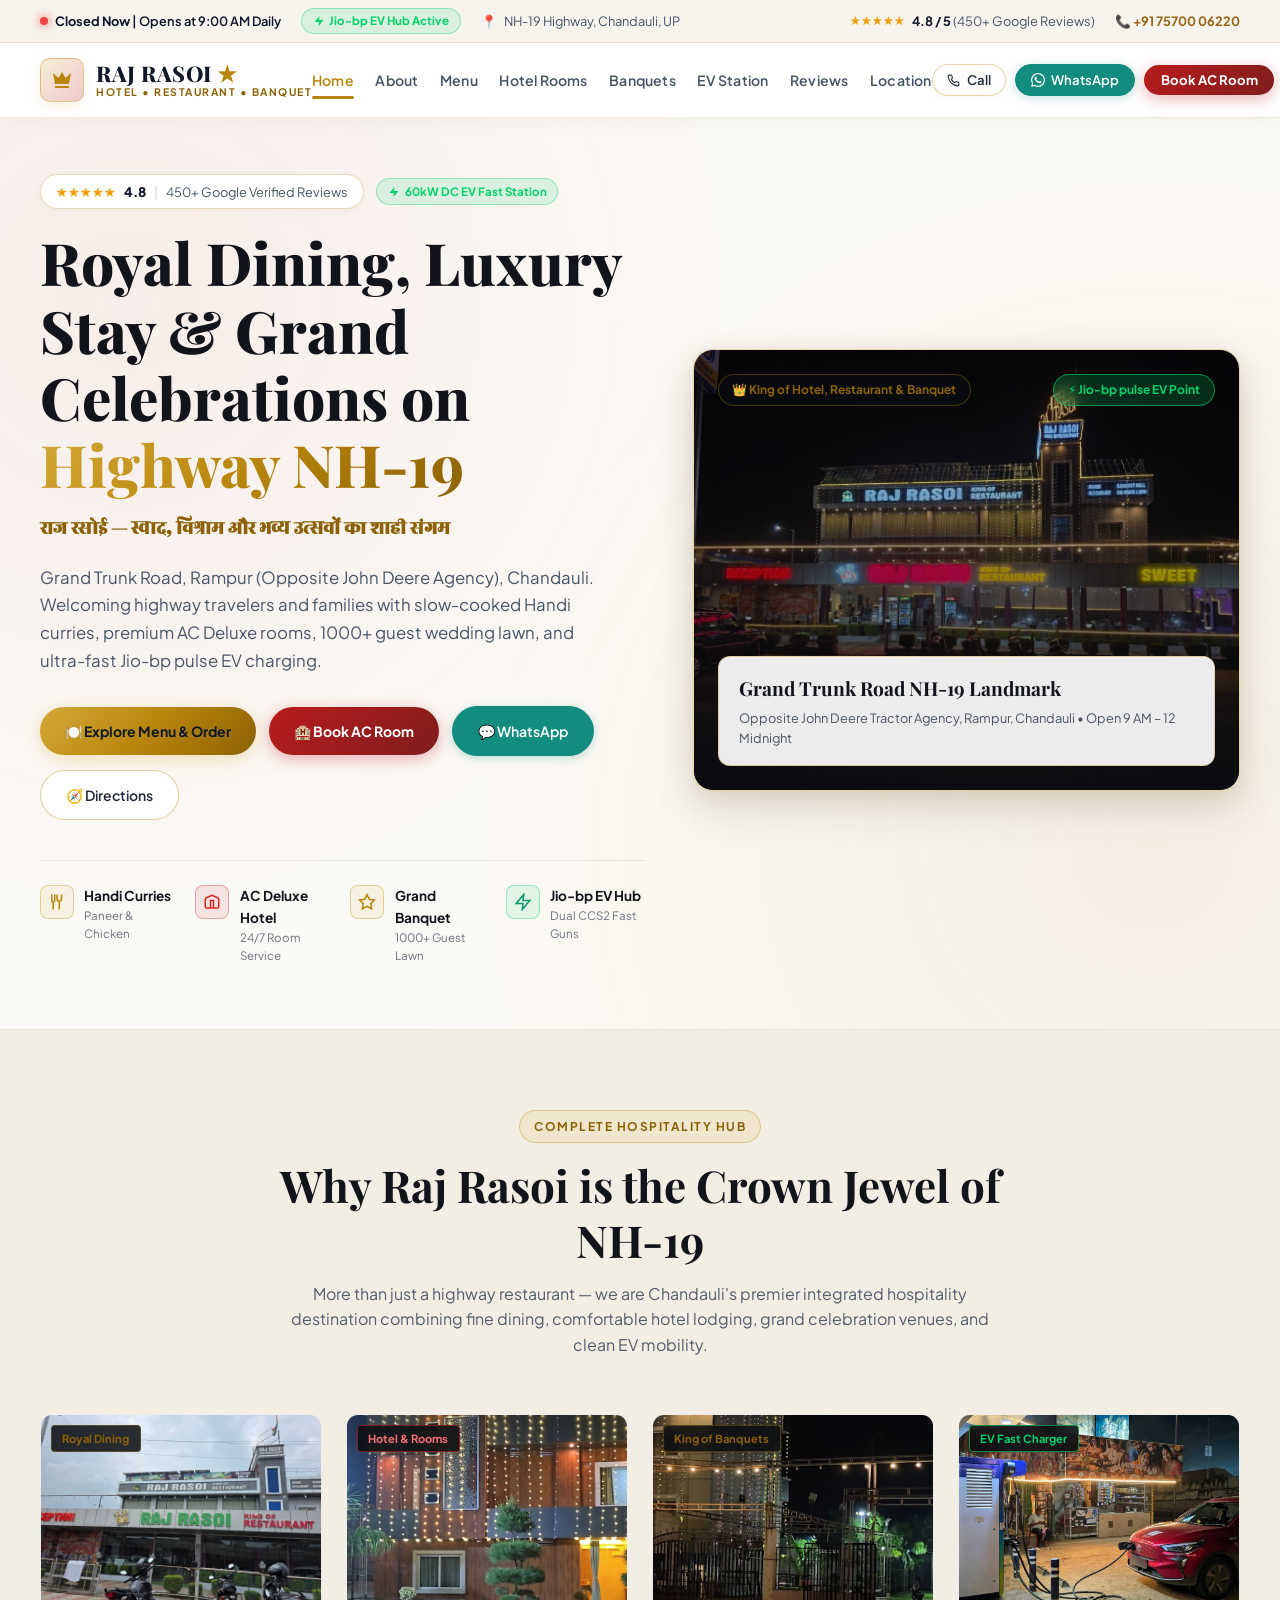
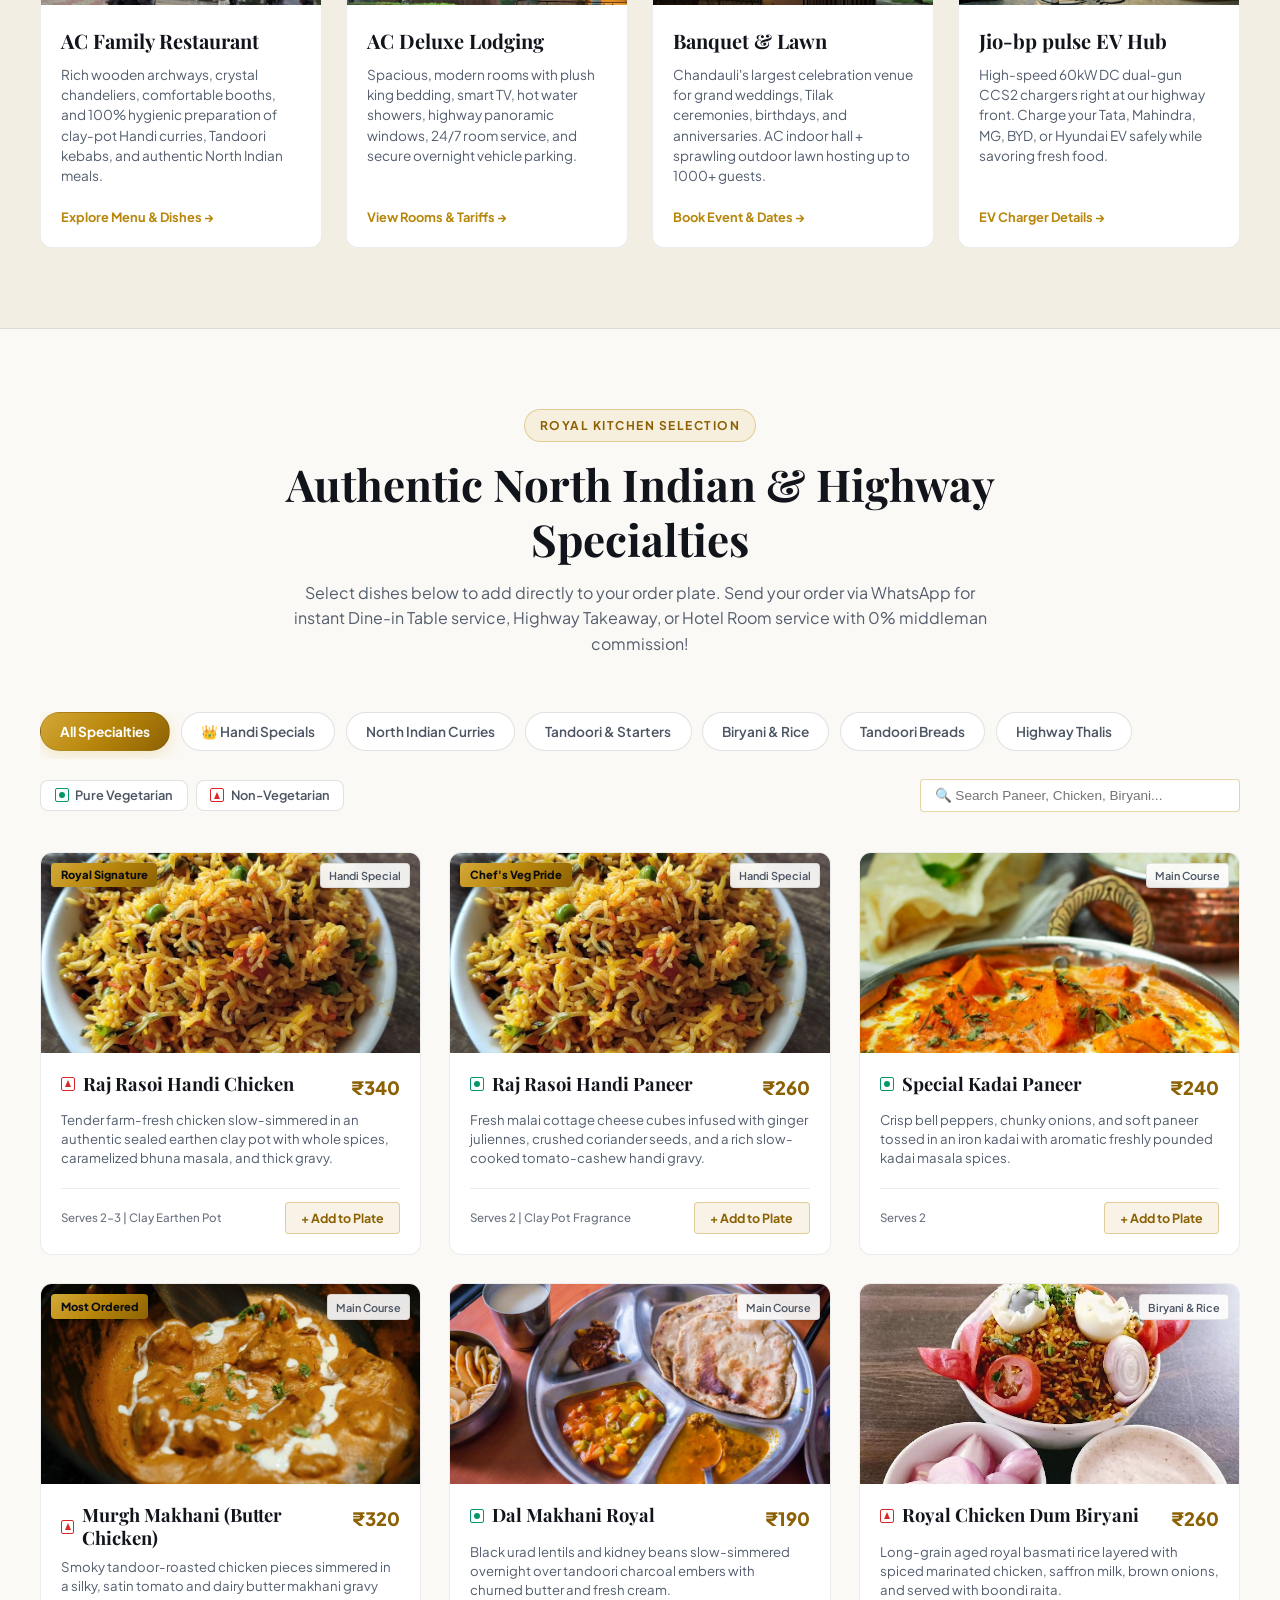
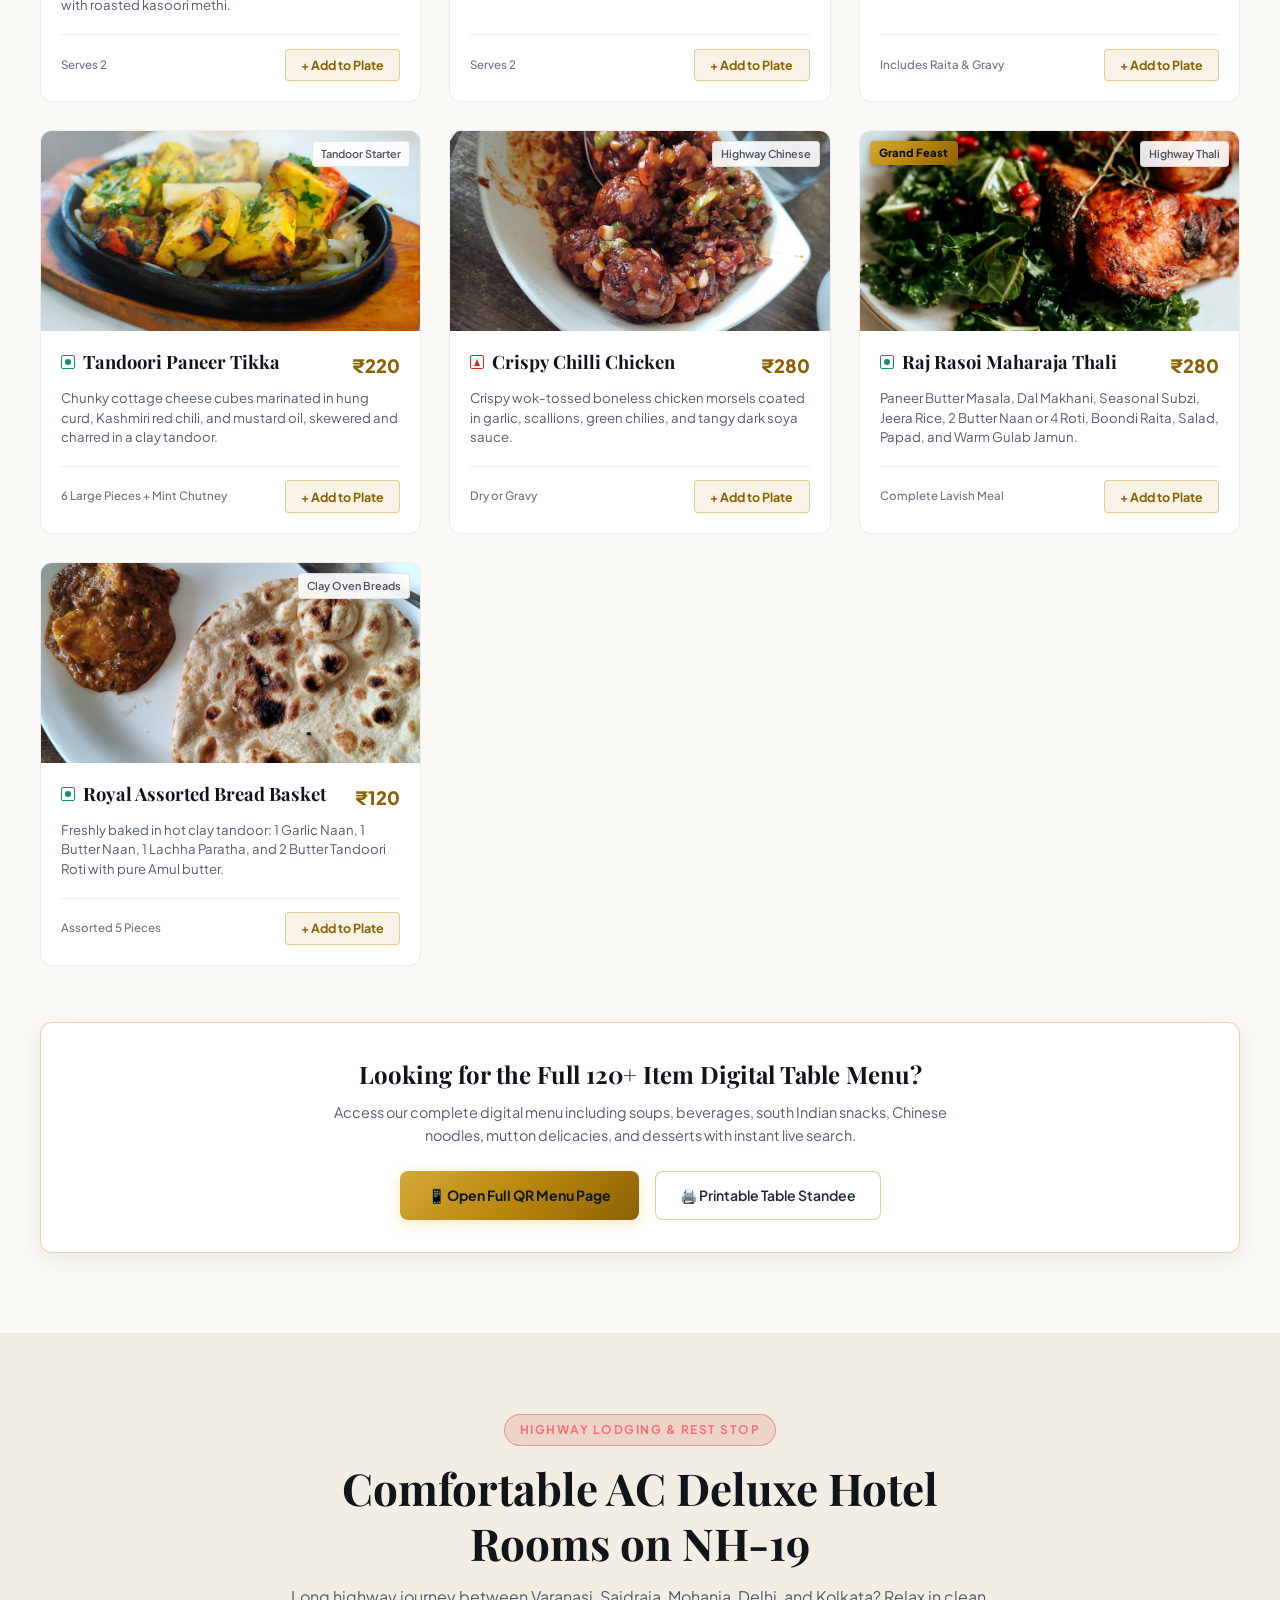
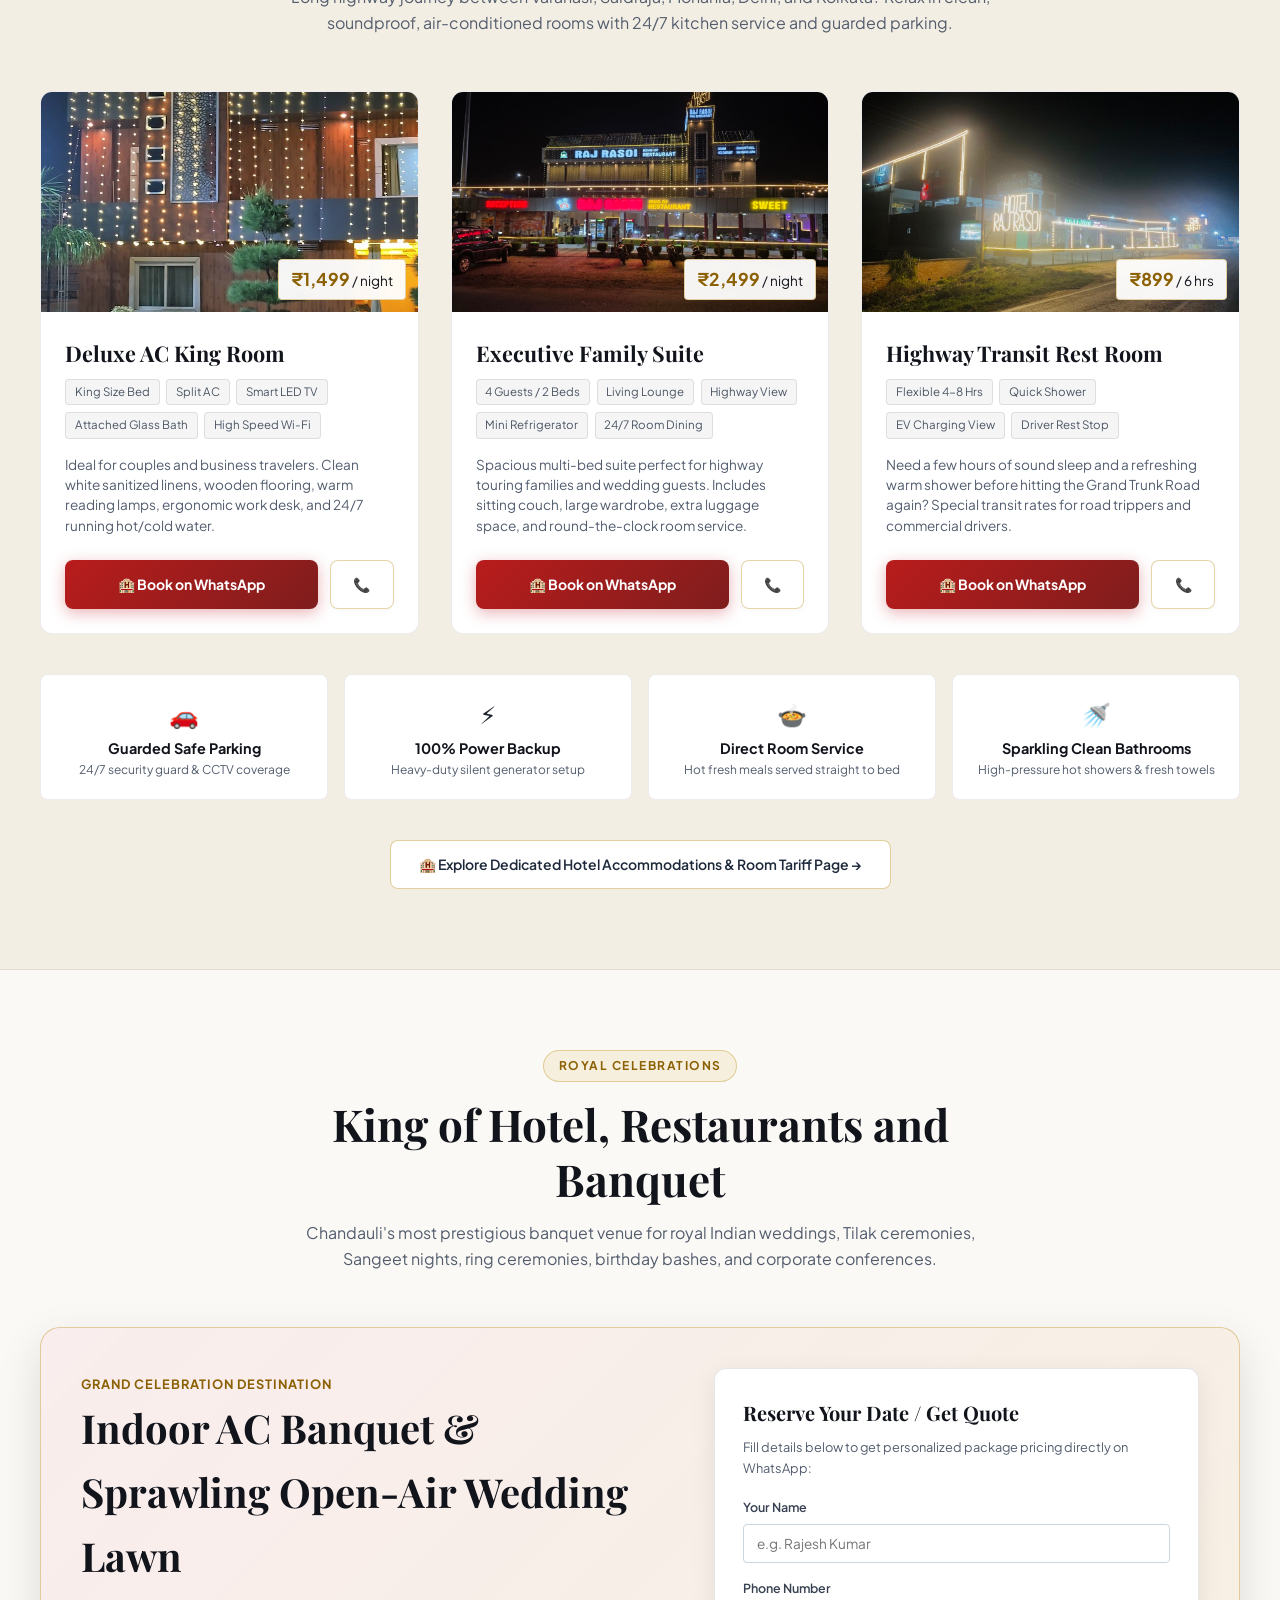
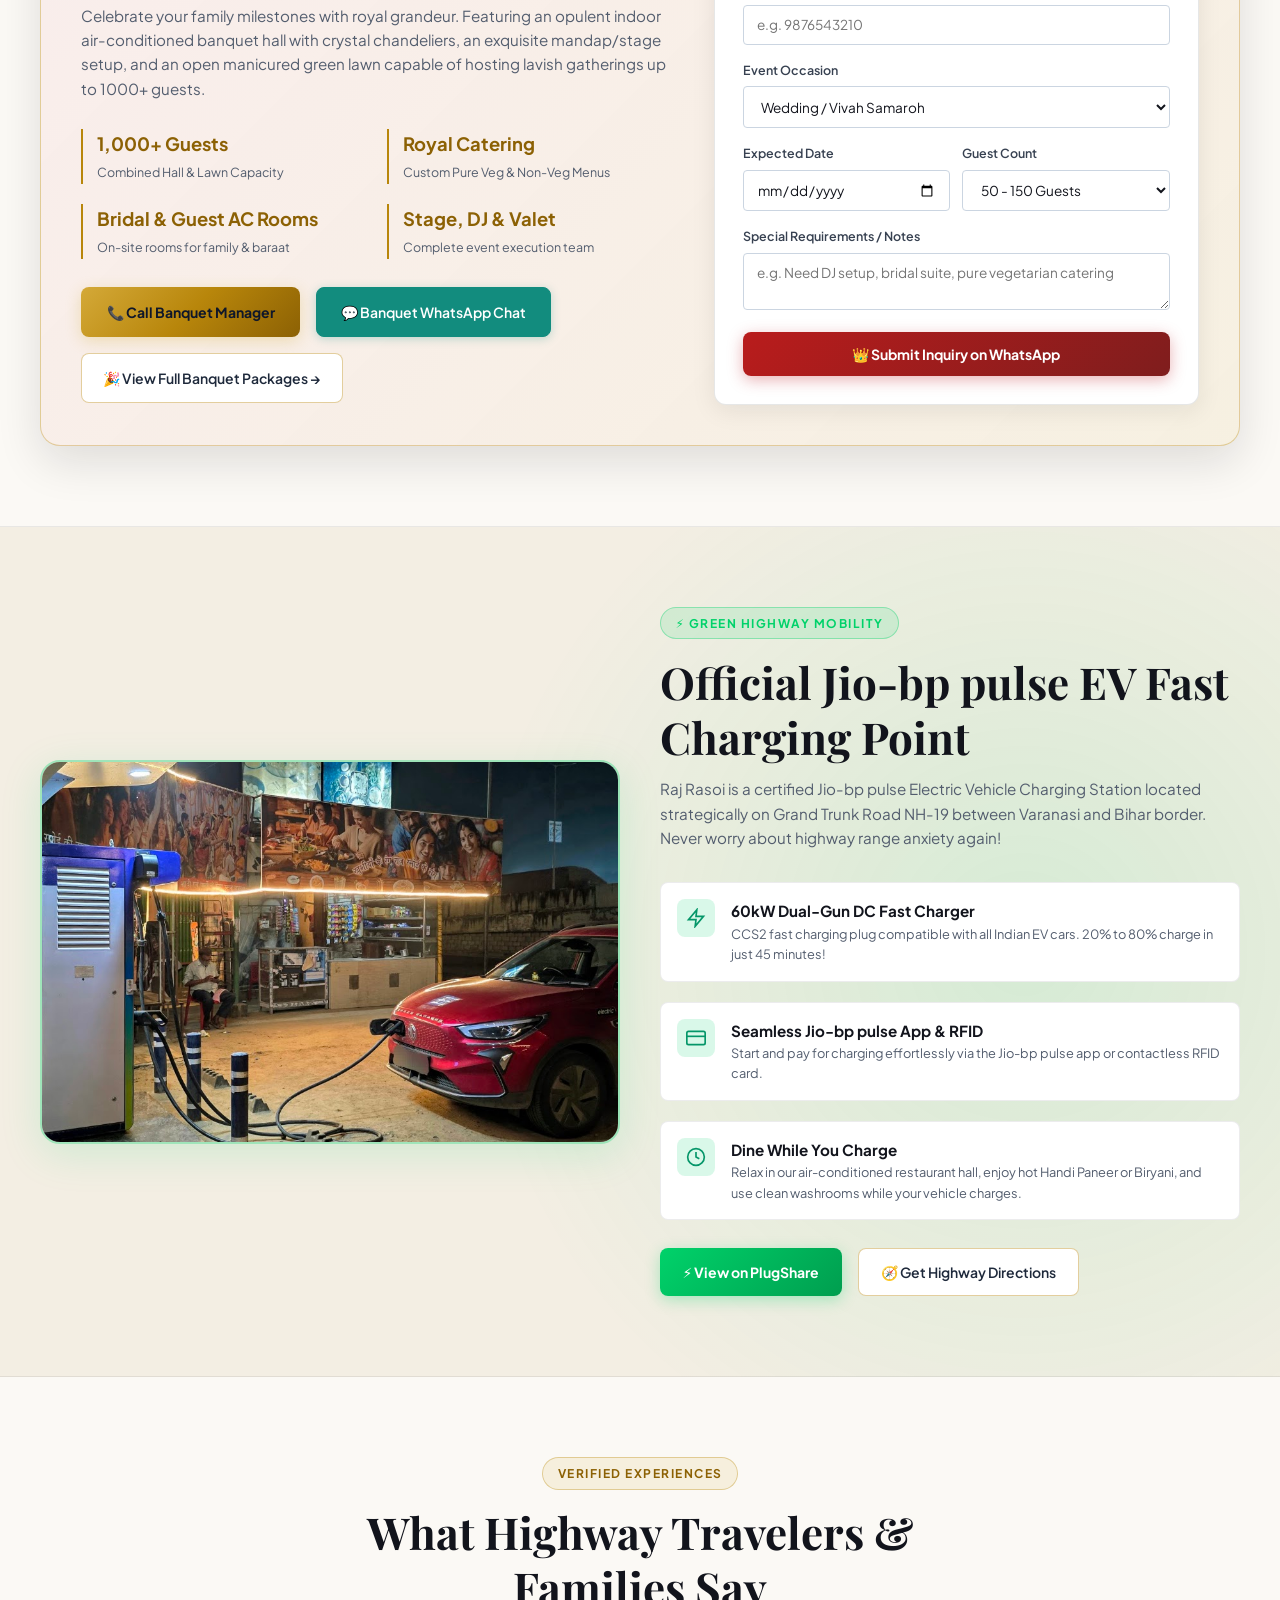
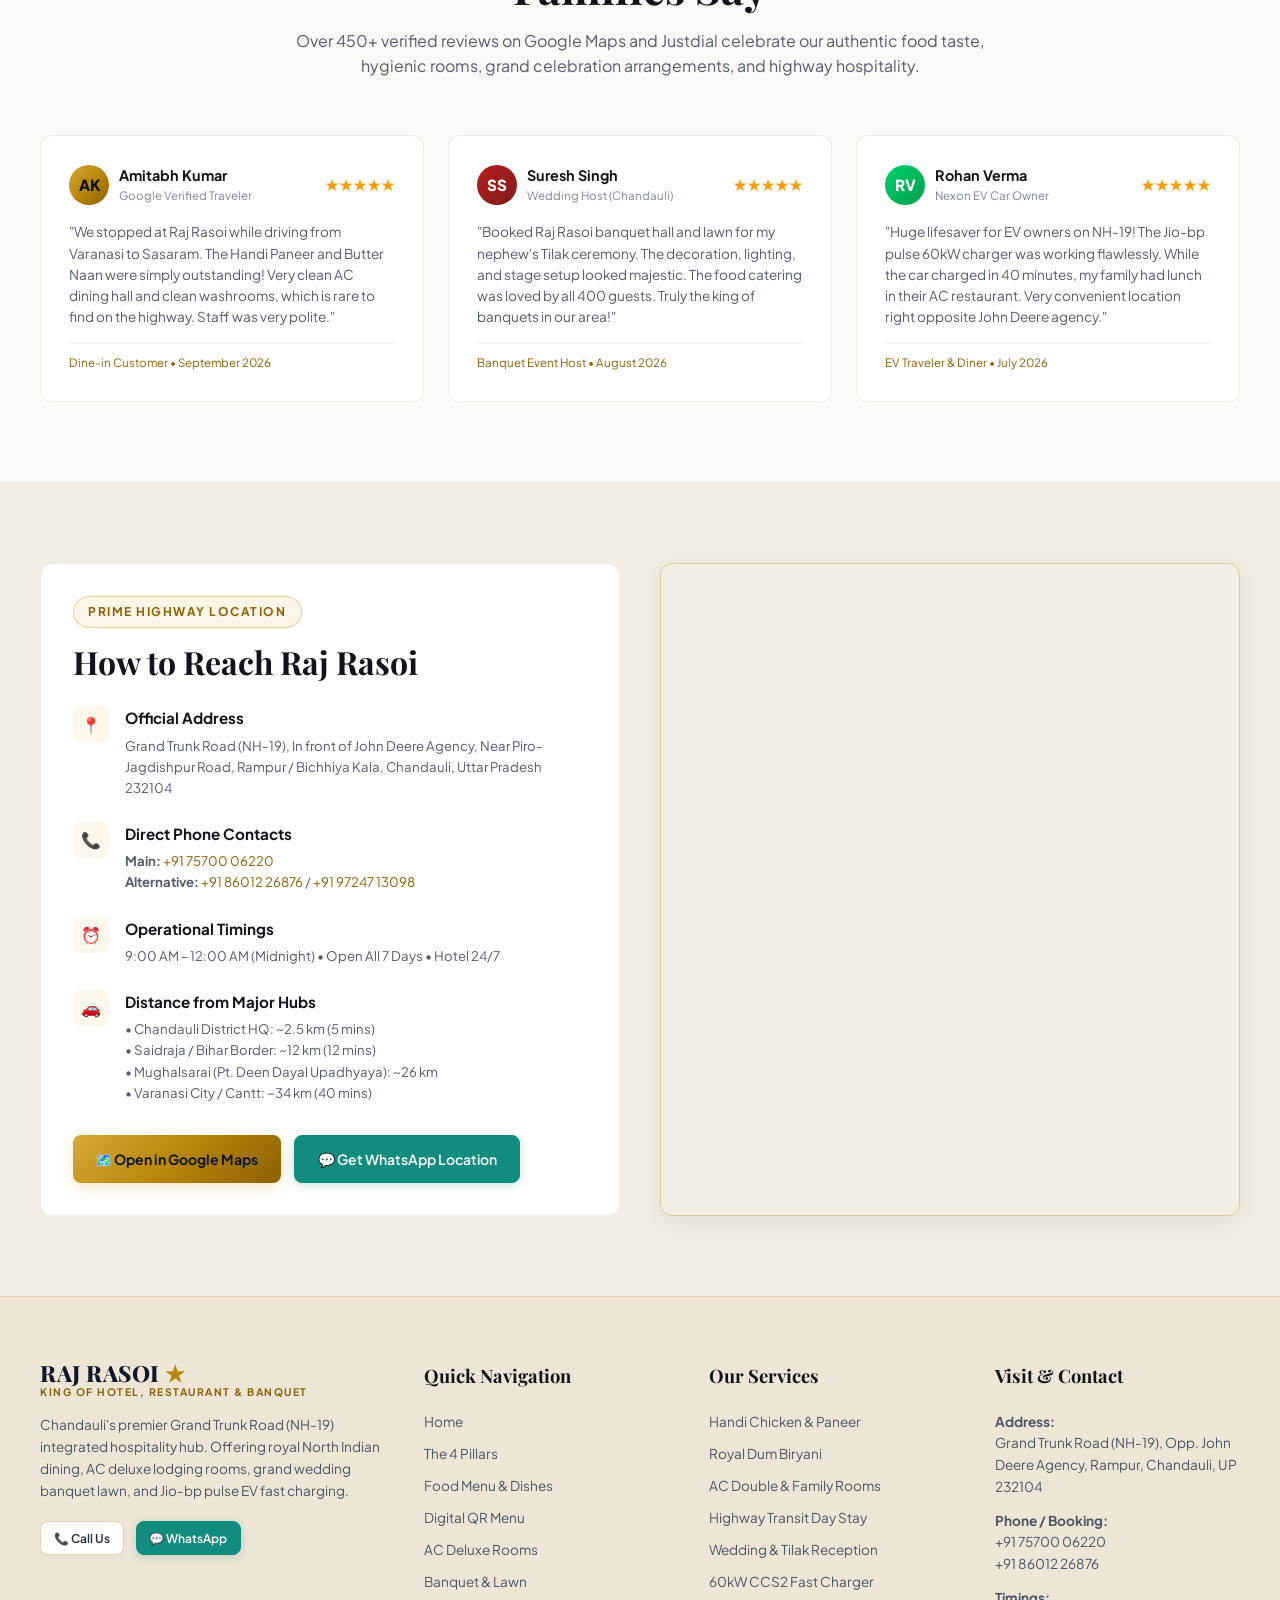
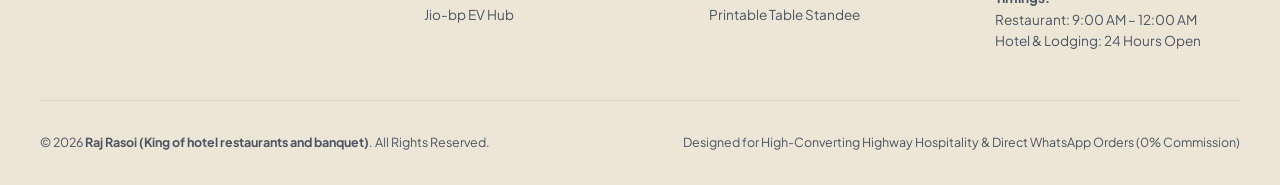
==== commit 140a9296: "Integrate real Google Maps photos for Raj Rasoi exterior, hotel, banquet, EV charger and food dishes" ====
--- a/index.html
+++ b/index.html
@@ -382,7 +382,7 @@
         <!-- Pillar 4: EV Charging -->
         <div class="pillar-card">
           <div class="pillar-img-wrap">
-            <img src="assets/images/raj_rasoi_facade.jpg" alt="Jio-bp pulse EV Fast Charger Raj Rasoi" class="zoomable-img">
+            <img src="assets/images/raj_rasoi_ev_station.jpg" alt="Jio-bp pulse EV Fast Charger at Raj Rasoi" class="zoomable-img">
             <span class="pillar-badge" style="border-color:rgba(0,210,106,0.6); color:#00d26a;">EV Fast Charger</span>
           </div>
           <div class="pillar-body">
@@ -758,7 +758,7 @@
         <!-- Room 2: Executive Family Suite -->
         <div class="room-card">
           <div class="room-img-wrap">
-            <img src="assets/images/raj_rasoi_hotel_room.jpg" alt="Executive Family Suite Raj Rasoi" class="zoomable-img">
+            <img src="assets/images/raj_rasoi_facade_night.jpg" alt="Executive Family Suite & Hotel View Raj Rasoi" class="zoomable-img">
             <div class="room-price-badge">
               <strong>₹2,499</strong> / night
             </div>
@@ -789,7 +789,7 @@
         <!-- Room 3: Highway Transit / Day Stay -->
         <div class="room-card">
           <div class="room-img-wrap">
-            <img src="assets/images/raj_rasoi_hotel_room.jpg" alt="Highway Transit Rest Room Raj Rasoi" class="zoomable-img">
+            <img src="assets/images/raj_rasoi_entry_gate.jpg" alt="Highway Transit Rest Stop Raj Rasoi" class="zoomable-img">
             <div class="room-price-badge">
               <strong>₹899</strong> / 6 hrs
             </div>
@@ -973,7 +973,7 @@
       <div class="ev-grid">
         <!-- Visual -->
         <div class="ev-visual-wrap">
-          <img src="assets/images/raj_rasoi_facade.jpg" alt="Jio-bp pulse EV Fast Charging Station at Raj Rasoi Chandauli" class="zoomable-img">
+          <img src="assets/images/raj_rasoi_ev_station.jpg" alt="Official Jio-bp pulse EV Fast Charging Station at Raj Rasoi Chandauli" class="zoomable-img">
         </div>
 
         <!-- Info -->
